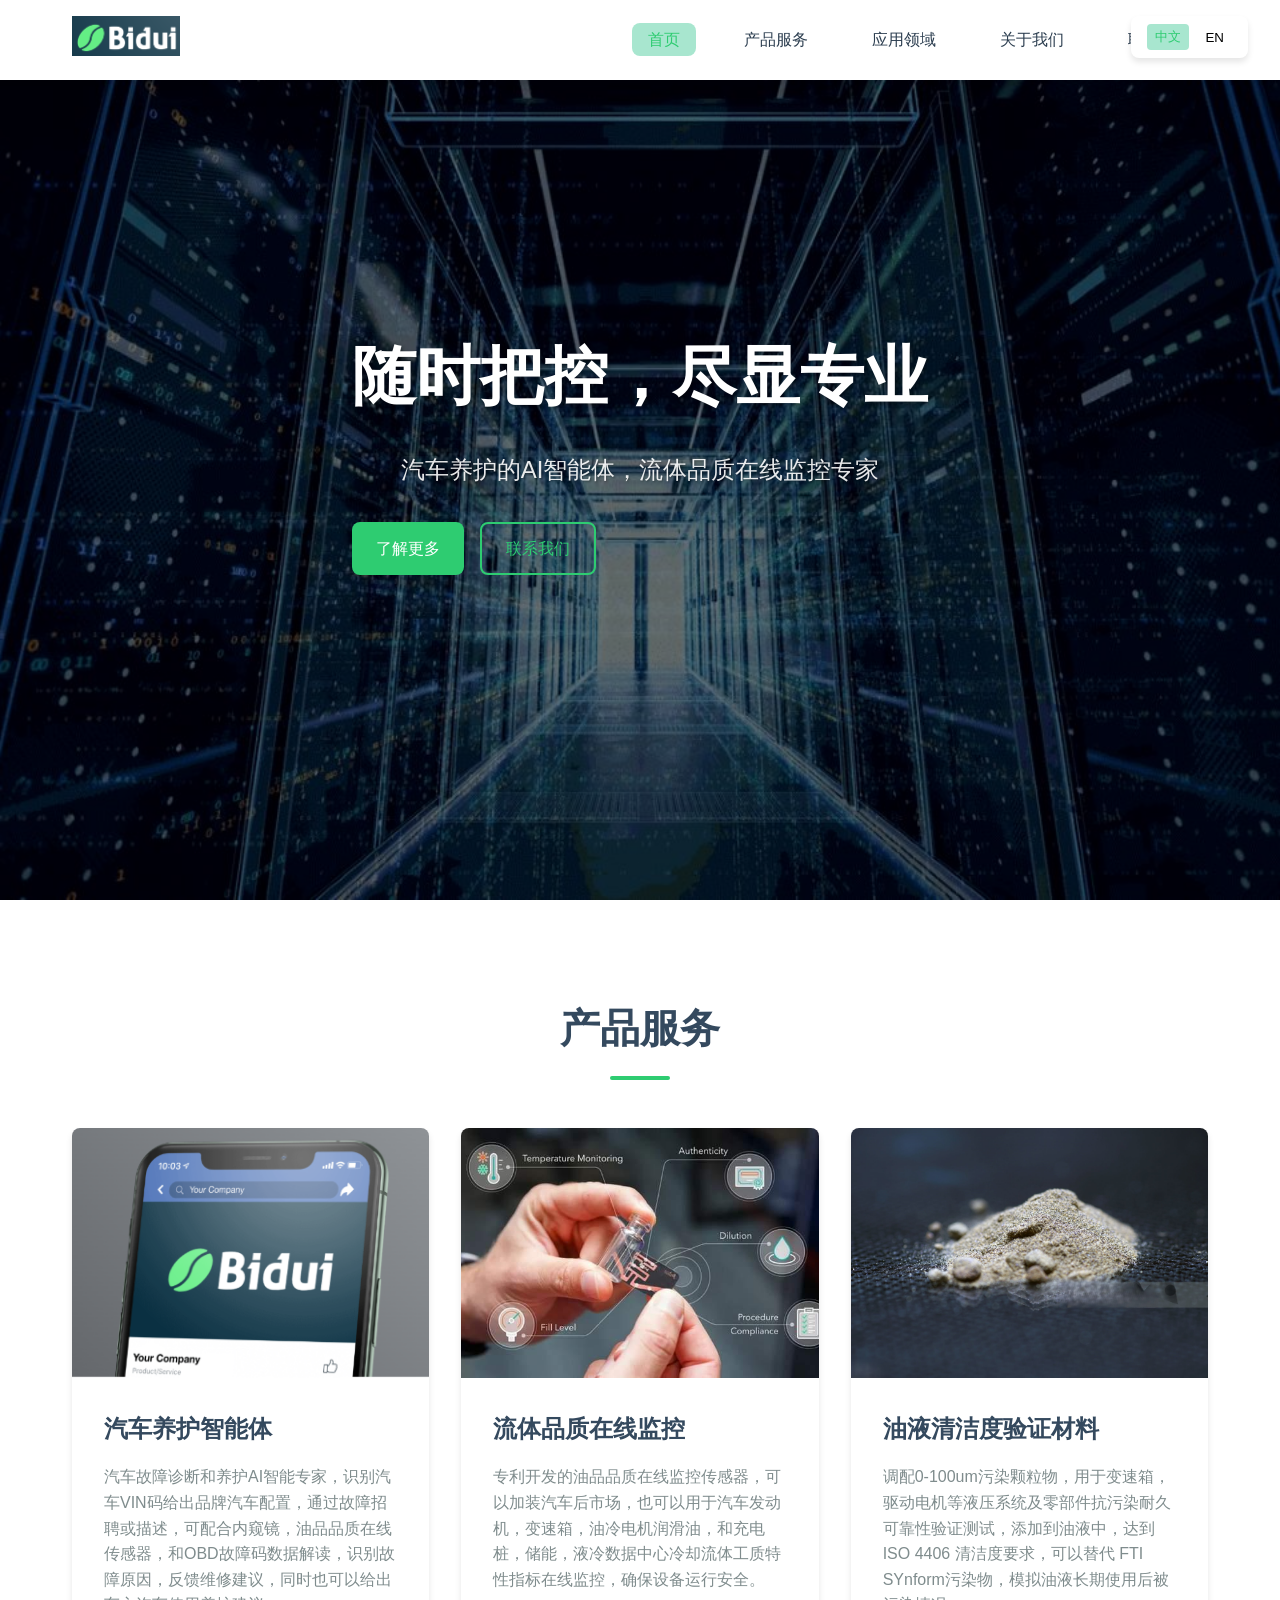
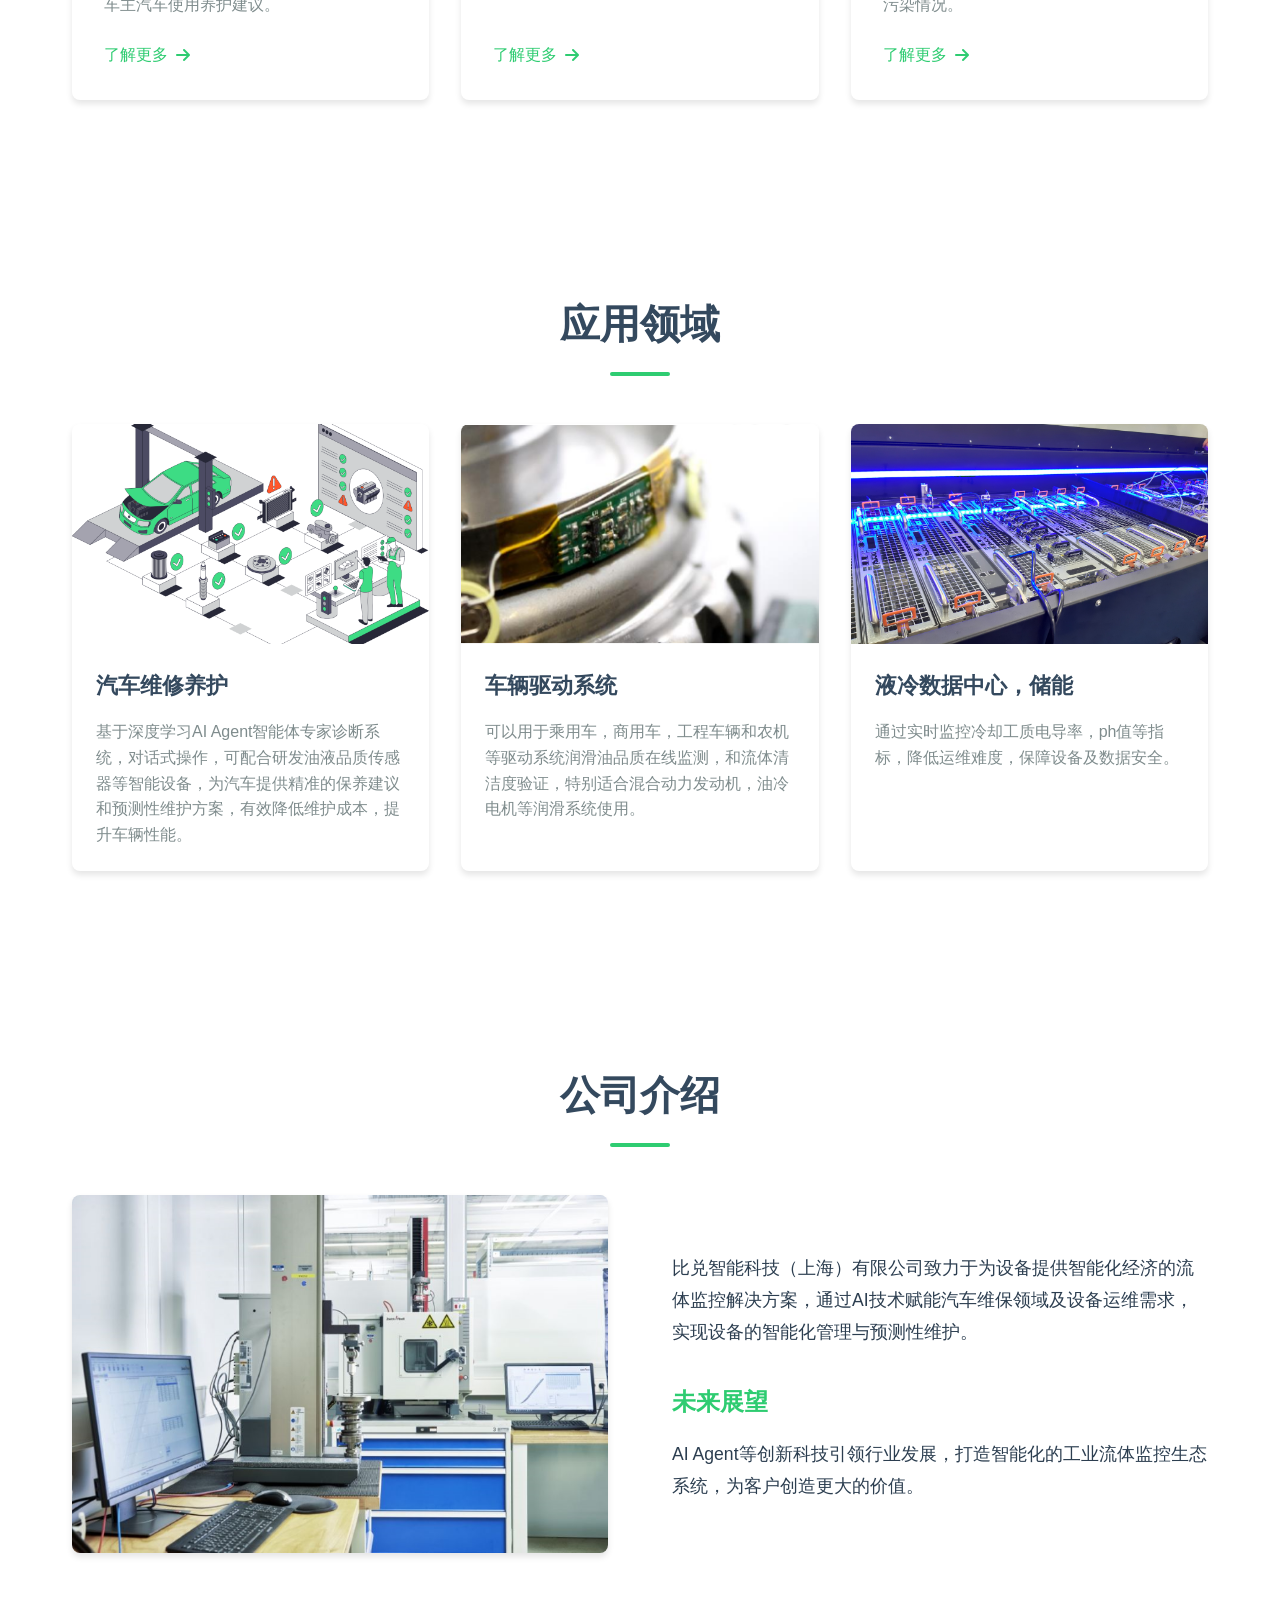
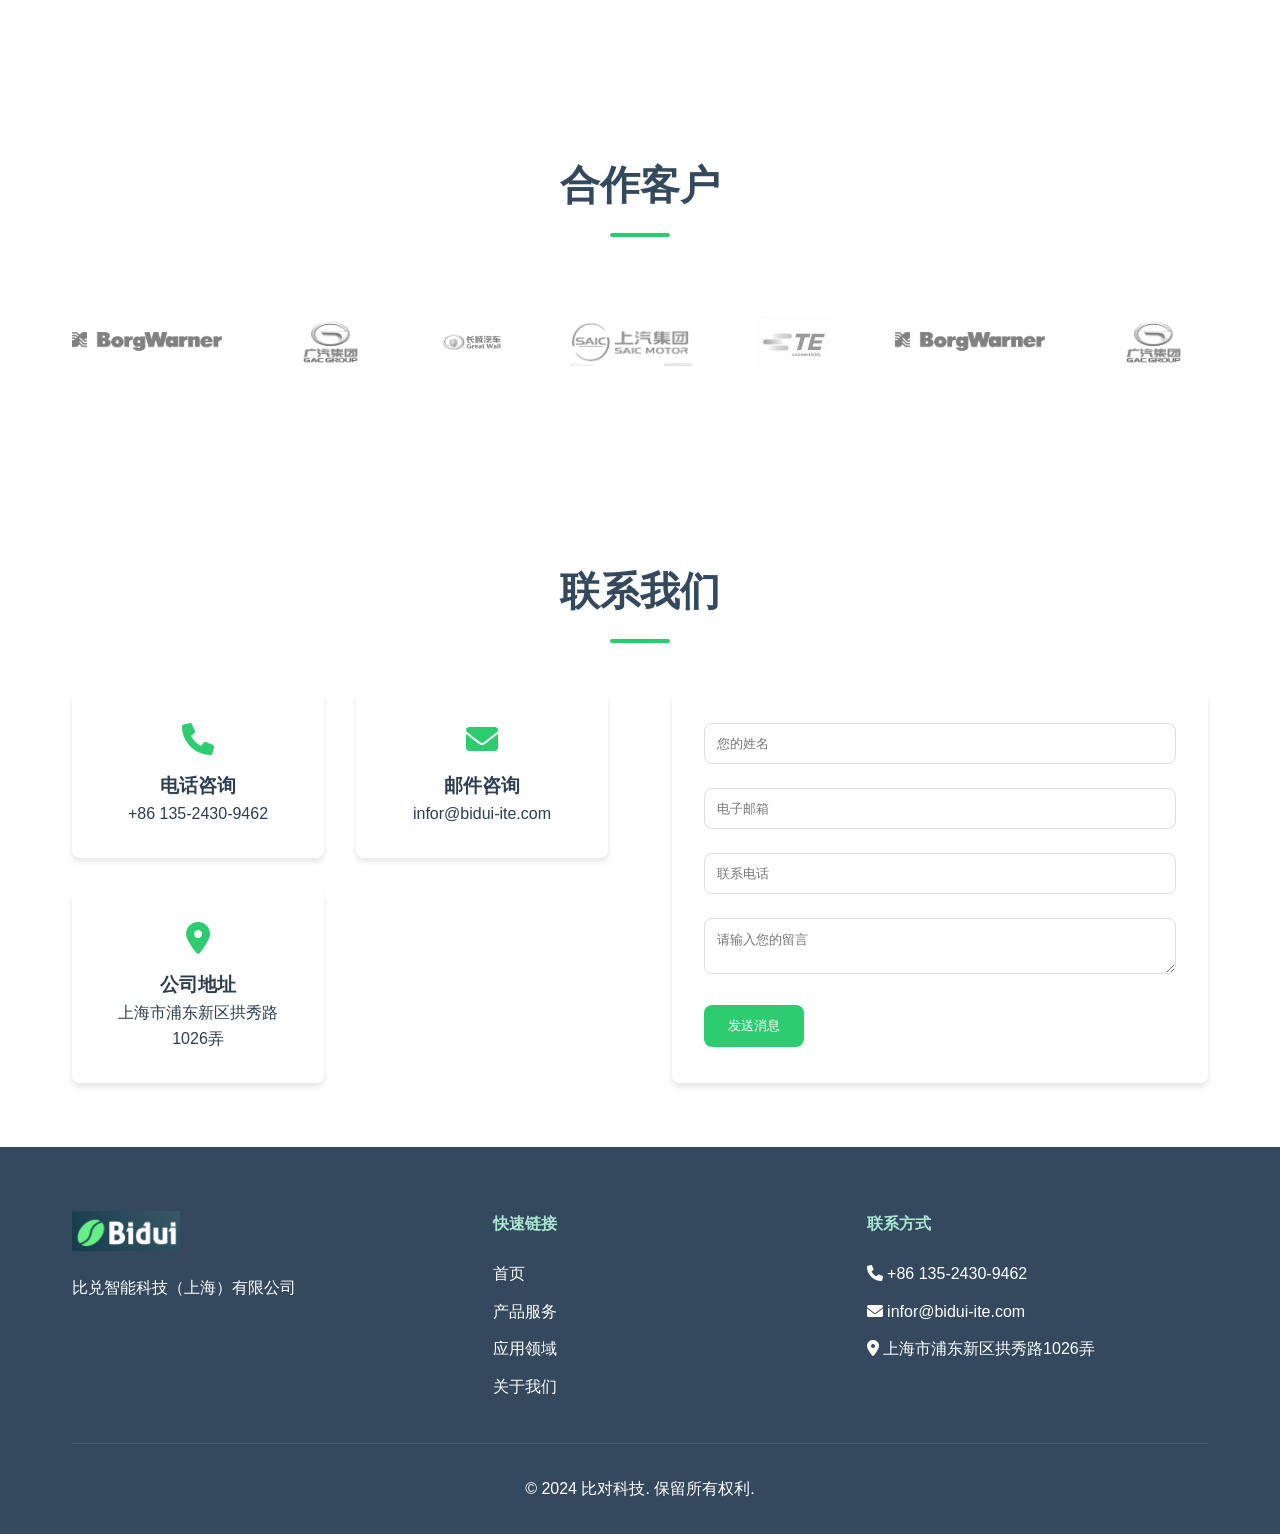
==== index.html @ de1d7668 "first commit for bidui web" ====
<!DOCTYPE html>
<html lang="zh">
<head>
    <meta charset="UTF-8">
    <meta name="viewport" content="width=device-width, initial-scale=1.0">
    <title>比对科技 - 专业流体监控解决方案</title>
    <link rel="stylesheet" href="styles.css">
    <link rel="stylesheet" href="https://cdnjs.cloudflare.com/ajax/libs/font-awesome/6.0.0/css/all.min.css">
    <link href="https://unpkg.com/aos@2.3.1/dist/aos.css" rel="stylesheet">
</head>
<body>
    <!-- 语言切换 -->
    <div class="language-switch">
        <button class="active" data-lang="zh">中文</button>
        <button data-lang="en">EN</button>
    </div>

    <!-- 导航栏 -->
    <nav class="main-nav">
        <div class="container nav-container">
            <a href="#" class="logo">
                <img src="images/bidui-logo.png" alt="比对科技" class="logo-img">
            </a>
            <div class="nav-toggle">
                <span></span>
                <span></span>
                <span></span>
            </div>
            <ul class="nav-links">
                <li><a href="#home" class="active">首页</a></li>
                <li><a href="#products">产品服务</a></li>
                <li><a href="#applications">应用领域</a></li>
                <li><a href="#about">关于我们</a></li>
                <li><a href="#contact">联系我们</a></li>
            </ul>
        </div>
    </nav>

    <!-- 主横幅区域 -->
    <header id="home" class="hero">
        <img src="images/data center.png" alt="数据中心背景" class="hero-bg">
        <div class="container hero-content">
            <div class="hero-text" data-aos="fade-up">
                <h1>随时把控，尽显专业</h1>
                <p>汽车养护的AI智能体，流体品质在线监控专家</p>
                <div class="hero-buttons">
                    <a href="#products" class="btn btn-primary">了解更多</a>
                    <a href="#contact" class="btn btn-outline">联系我们</a>
                </div>
            </div>
        </div>
    </header>

    <!-- 产品服务区域 -->
    <section id="products" class="products section">
        <div class="container">
            <h2 class="section-title" data-aos="fade-up">产品服务</h2>
            <div class="product-grid">
                <div class="product-card" data-aos="fade-up" data-aos-delay="100">
                    <img src="images/cellphone.png" alt="汽车养护智能体" class="product-image">
                    <div class="product-content">
                        <h3>汽车养护智能体</h3>
                        <p>汽车故障诊断和养护AI智能专家，识别汽车VIN码给出品牌汽车配置，通过故障招聘或描述，可配合内窥镜，油品品质在线传感器，和OBD故障码数据解读，识别故障原因，反馈维修建议，同时也可以给出车主汽车使用养护建议。</p>
                        <a href="#" class="learn-more">了解更多 <i class="fas fa-arrow-right"></i></a>
                    </div>
                </div>
                <div class="product-card" data-aos="fade-up" data-aos-delay="200">
                    <img src="images/oil-sensors.png" alt="流体品质在线监控" class="product-image">
                    <div class="product-content">
                        <h3>流体品质在线监控</h3>
                        <p>专利开发的油品品质在线监控传感器，可以加装汽车后市场，也可以用于汽车发动机，变速箱，油冷电机润滑油，和充电桩，储能，液冷数据中心冷却流体工质特性指标在线监控，确保设备运行安全。</p>
                        <a href="#" class="learn-more">了解更多 <i class="fas fa-arrow-right"></i></a>
                    </div>
                </div>
                <div class="product-card" data-aos="fade-up" data-aos-delay="300">
                    <img src="images/particle.png" alt="油液清洁度验证" class="product-image">
                    <div class="product-content">
                        <h3>油液清洁度验证材料</h3>
                        <p>调配0-100um污染颗粒物，用于变速箱，驱动电机等液压系统及零部件抗污染耐久可靠性验证测试，添加到油液中，达到ISO 4406 清洁度要求，可以替代 FTI SYnform污染物，模拟油液长期使用后被污染情况。</p>
                        <a href="#" class="learn-more">了解更多 <i class="fas fa-arrow-right"></i></a>
                    </div>
                </div>
            </div>
        </div>
    </section>

    <!-- 应用领域区域 -->
    <section id="applications" class="applications section">
        <div class="container">
            <h2 class="section-title" data-aos="fade-up">应用领域</h2>
            <div class="application-grid">
                <div class="application-card" data-aos="fade-up" data-aos-delay="100">
                    <img src="images/AI-agent.png" alt="汽车维修养护">
                    <h3>汽车维修养护</h3>
                    <p>基于深度学习AI Agent智能体专家诊断系统，对话式操作，可配合研发油液品质传感器等智能设备，为汽车提供精准的保养建议和预测性维护方案，有效降低维护成本，提升车辆性能。</p>
                </div>
                <div class="application-card" data-aos="fade-up" data-aos-delay="200">
                    <img src="images/motor-sensor.png" alt="车辆驱动系统">
                    <h3>车辆驱动系统</h3>
                    <p>可以用于乘用车，商用车，工程车辆和农机等驱动系统润滑油品质在线监测，和流体清洁度验证，特别适合混合动力发动机，油冷电机等润滑系统使用。</p>
                </div>
                <div class="application-card" data-aos="fade-up" data-aos-delay="300">
                    <img src="images/datacenter-icon.png" alt="液冷数据中心">
                    <h3>液冷数据中心，储能</h3>
                    <p>通过实时监控冷却工质电导率，ph值等指标，降低运维难度，保障设备及数据安全。</p>
                </div>
            </div>
        </div>
    </section>

    <!-- 公司介绍 -->
    <section id="about" class="about section">
        <div class="container">
            <h2 class="section-title" data-aos="fade-up">公司介绍</h2>
            <div class="about-content">
                <div class="about-image" data-aos="fade-right">
                    <img src="images/office.png" alt="公司办公环境">
                </div>
                <div class="about-text" data-aos="fade-left">
                    <p>比兑智能科技（上海）有限公司致力于为设备提供智能化经济的流体监控解决方案，通过AI技术赋能汽车维保领域及设备运维需求，实现设备的智能化管理与预测性维护。</p>
                    <div class="vision">
                        <h3>未来展望</h3>
                        <p>AI Agent等创新科技引领行业发展，打造智能化的工业流体监控生态系统，为客户创造更大的价值。</p>
                    </div>
                </div>
            </div>
        </div>
    </section>

    <!-- 合作伙伴轮播 -->
    <section class="partners section">
        <div class="container">
            <h2 class="section-title" data-aos="fade-up">合作客户</h2>
            <div class="partner-slider" data-aos="fade-up">
                <div class="partner-track">
                    <div class="partner-logos">
                        <!-- 合作伙伴logo将通过JavaScript动态加载 -->
                    </div>
                </div>
            </div>
        </div>
    </section>

    <!-- 联系我们区域 -->
    <section id="contact" class="contact section">
        <div class="container">
            <h2 class="section-title" data-aos="fade-up">联系我们</h2>
            <div class="contact-content">
                <div class="contact-info" data-aos="fade-right">
                    <div class="info-card">
                        <i class="fas fa-phone"></i>
                        <h3>电话咨询</h3>
                        <p>+86 135-2430-9462</p>
                    </div>
                    <div class="info-card">
                        <i class="fas fa-envelope"></i>
                        <h3>邮件咨询</h3>
                        <p>infor@bidui-ite.com</p>
                    </div>
                    <div class="info-card">
                        <i class="fas fa-map-marker-alt"></i>
                        <h3>公司地址</h3>
                        <p>上海市浦东新区拱秀路1026弄</p>
                    </div>
                </div>
                <form class="contact-form" data-aos="fade-left">
                    <div class="form-group">
                        <input type="text" placeholder="您的姓名" required>
                    </div>
                    <div class="form-group">
                        <input type="email" placeholder="电子邮箱" required>
                    </div>
                    <div class="form-group">
                        <input type="tel" placeholder="联系电话" required>
                    </div>
                    <div class="form-group">
                        <textarea placeholder="请输入您的留言" required></textarea>
                    </div>
                    <button type="submit" class="btn btn-primary">发送消息</button>
                </form>
            </div>
        </div>
    </section>

    <!-- 页脚 -->
    <footer class="footer">
        <div class="container">
            <div class="footer-content">
                <div class="footer-info">
                    <img src="images/bidui-logo.png" alt="比对科技" class="footer-logo">
                    <p>比兑智能科技（上海）有限公司</p>
                </div>
                <div class="footer-links">
                    <div class="footer-column">
                        <h4>快速链接</h4>
                        <ul>
                            <li><a href="#home">首页</a></li>
                            <li><a href="#products">产品服务</a></li>
                            <li><a href="#applications">应用领域</a></li>
                            <li><a href="#about">关于我们</a></li>
                        </ul>
                    </div>
                    <div class="footer-column">
                        <h4>联系方式</h4>
                        <ul>
                            <li><i class="fas fa-phone"></i> +86 135-2430-9462</li>
                            <li><i class="fas fa-envelope"></i> infor@bidui-ite.com</li>
                            <li><i class="fas fa-map-marker-alt"></i> 上海市浦东新区拱秀路1026弄</li>
                        </ul>
                    </div>
                </div>
            </div>
            <div class="footer-bottom">
                <p>&copy; 2024 比对科技. 保留所有权利.</p>
            </div>
        </div>
    </footer>

    <!-- Scripts -->
    <script src="https://unpkg.com/aos@2.3.1/dist/aos.js"></script>
    <script>
        // 初始化AOS动画库
        AOS.init({
            duration: 1000,
            once: true
        });

        // 导航栏切换
        document.querySelector('.nav-toggle').addEventListener('click', function() {
            document.querySelector('.nav-links').classList.toggle('active');
            this.classList.toggle('active');
        });

        // 语言切换
        const translations = {
            zh: {
                nav: {
                    home: '首页',
                    products: '产品服务',
                    applications: '应用领域',
                    about: '关于我们',
                    contact: '联系我们'
                },
                hero: {
                    title: '随时把控，尽显专业',
                    subtitle: '汽车养护的AI智能体，流体品质在线监控专家',
                    learnMore: '了解更多',
                    contactUs: '联系我们'
                },
                products: {
                    title: '产品服务',
                    card1: {
                        title: '汽车养护智能体',
                        desc: '汽车故障诊断和养护AI智能专家，识别汽车VIN码给出品牌汽车配置，通过故障招聘或描述，可配合内窥镜，油品品质在线传感器，和OBD故障码数据解读，识别故障原因，反馈维修建议，同时也可以给出车主汽车使用养护建议。',
                        learnMore: '了解更多'
                    },
                    card2: {
                        title: '流体品质在线监控',
                        desc: '专利开发的油品品质在线监控传感器，可以加装汽车后市场，也可以用于汽车发动机，变速箱，油冷电机润滑油，和充电桩，储能，液冷数据中心冷却流体工质特性指标在线监控，确保设备运行安全。',
                        learnMore: '了解更多'
                    },
                    card3: {
                        title: '油液清洁度验证材料',
                        desc: '调配0-100um污染颗粒物，用于变速箱，驱动电机等液压系统及零部件抗污染耐久可靠性验证测试，添加到油液中，达到ISO 4406 清洁度要求，可以替代 FTI SYnform污染物，模拟油液长期使用后被污染情况。',
                        learnMore: '了解更多'
                    }
                },
                applications: {
                    title: '应用领域',
                    card1: {
                        title: '汽车维修养护',
                        desc: '基于深度学习AI Agent智能体专家诊断系统，对话式操作，可配合研发油液品质传感器等智能设备，为汽车提供精准的保养建议和预测性维护方案，有效降低维护成本，提升车辆性能。'
                    },
                    card2: {
                        title: '车辆驱动系统',
                        desc: '可以用于乘用车，商用车，工程车辆和农机等驱动系统润滑油品质在线监测，和流体清洁度验证，特别适合混合动力发动机，油冷电机等润滑系统使用。'
                    },
                    card3: {
                        title: '液冷数据中心，储能',
                        desc: '通过实时监控冷却工质电导率，ph值等指标，降低运维难度，保障设备及数据安全。'
                    }
                },
                about: {
                    title: '公司介绍',
                    desc: '比兑智能科技（上海）有限公司致力于为设备提供智能化经济的流体监控解决方案，通过AI技术赋能汽车维保领域及设备运维需求，实现设备的智能化管理与预测性维护。',
                    vision: {
                        title: '未来展望',
                        desc: 'AI Agent等创新科技引领行业发展，打造智能化的工业流体监控生态系统，为客户创造更大的价值。'
                    }
                },
                contact: {
                    title: '联系我们',
                    phone: '电话咨询',
                    email: '邮件咨询',
                    address: '公司地址',
                    form: {
                        name: '您的姓名',
                        email: '电子邮箱',
                        phone: '联系电话',
                        message: '请输入您的留言',
                        submit: '发送消息'
                    }
                },
                partners: {
                    title: '合作客户'
                },
                footer: {
                    company: '比兑智能科技（上海）有限公司',
                    quickLinks: '快速链接',
                    contactInfo: '联系方式',
                    copyright: '© 2024 比对科技. 保留所有权利.',
                    address: '上海市浦东新区拱秀路1026弄',
                    quickLinksItems: {
                        home: '首页',
                        products: '产品服务',
                        applications: '应用领域',
                        about: '关于我们'
                    }
                }
            },
            en: {
                nav: {
                    home: 'Home',
                    products: 'Products',
                    applications: 'Applications',
                    about: 'About',
                    contact: 'Contact'
                },
                hero: {
                    title: 'Professional Control, Anytime',
                    subtitle: 'AI Agent for Vehicle Maintenance, Expert in Fluid Quality Monitoring',
                    learnMore: 'Learn More',
                    contactUs: 'Contact Us'
                },
                products: {
                    title: 'Products & Services',
                    card1: {
                        title: 'Vehicle Maintenance AI Agent',
                        desc: 'AI expert system for vehicle diagnostics and maintenance, featuring VIN code recognition, fault diagnosis through descriptions, endoscope integration, oil quality sensors, and OBD code interpretation. Provides maintenance advice and vehicle care recommendations.',
                        learnMore: 'Learn More'
                    },
                    card2: {
                        title: 'Fluid Quality Monitoring',
                        desc: 'Patented oil quality monitoring sensors for automotive aftermarket, engines, transmissions, oil-cooled motors, charging stations, energy storage, and liquid-cooled data centers. Ensures equipment safety through real-time monitoring.',
                        learnMore: 'Learn More'
                    },
                    card3: {
                        title: 'Oil Cleanliness Verification',
                        desc: 'Custom 0-100um contamination particles for durability testing of transmission and drive motor hydraulic systems. Meets ISO 4406 cleanliness standards, simulating long-term oil contamination conditions.',
                        learnMore: 'Learn More'
                    }
                },
                applications: {
                    title: 'Applications',
                    card1: {
                        title: 'Vehicle Maintenance',
                        desc: 'Deep learning AI Agent expert system with conversational interface, integrated with oil quality sensors for precise maintenance recommendations and predictive maintenance solutions.'
                    },
                    card2: {
                        title: 'Vehicle Drive Systems',
                        desc: 'Online oil quality monitoring and fluid cleanliness verification for passenger, commercial, engineering vehicles and agricultural machinery, especially suited for hybrid engines and oil-cooled motors.'
                    },
                    card3: {
                        title: 'Liquid-Cooled Data Centers & Energy Storage',
                        desc: 'Real-time monitoring of coolant conductivity and pH levels, reducing maintenance complexity while ensuring equipment and data security.'
                    }
                },
                about: {
                    title: 'About Us',
                    desc: 'Bidui Intelligent Technology (Shanghai) Co., Ltd. is committed to providing intelligent and economical fluid monitoring solutions, empowering automotive maintenance and equipment operation through AI technology.',
                    vision: {
                        title: 'Future Vision',
                        desc: 'Leading industry development with AI Agent and innovative technologies, building an intelligent industrial fluid monitoring ecosystem to create greater value for customers.'
                    }
                },
                contact: {
                    title: 'Contact Us',
                    phone: 'Phone',
                    email: 'Email',
                    address: 'Address',
                    form: {
                        name: 'Your Name',
                        email: 'Email Address',
                        phone: 'Phone Number',
                        message: 'Your Message',
                        submit: 'Send Message'
                    }
                },
                partners: {
                    title: 'Our Customers'
                },
                footer: {
                    company: 'Bidui Intelligent Technology (Shanghai) Co., Ltd.',
                    quickLinks: 'Quick Links',
                    contactInfo: 'Contact Information',
                    copyright: '© 2024 Bidui Technology. All Rights Reserved.',
                    address: 'Lane 1026, Gongxiu Road, Pudong New Area, Shanghai',
                    quickLinksItems: {
                        home: 'Home',
                        products: 'Products',
                        applications: 'Applications',
                        about: 'About Us'
                    }
                }
            }
        };

        document.querySelectorAll('.language-switch button').forEach(button => {
            button.addEventListener('click', function() {
                const lang = this.dataset.lang;
                document.querySelectorAll('.language-switch button').forEach(btn => {
                    btn.classList.remove('active');
                });
                this.classList.add('active');
                
                // 更新语言
                document.documentElement.lang = lang;
                updateContent(lang);
            });
        });

        function updateContent(lang) {
            const content = translations[lang];
            
            // 更新导航
            document.querySelectorAll('.nav-links a').forEach((link, index) => {
                const key = Object.keys(content.nav)[index];
                link.textContent = content.nav[key];
            });
            
            // 更新hero区域
            document.querySelector('.hero-text h1').textContent = content.hero.title;
            document.querySelector('.hero-text p').textContent = content.hero.subtitle;
            document.querySelector('.hero-buttons .btn-primary').textContent = content.hero.learnMore;
            document.querySelector('.hero-buttons .btn-outline').textContent = content.hero.contactUs;
            
            // 更新产品服务区域
            document.querySelector('#products .section-title').textContent = content.products.title;
            const productCards = document.querySelectorAll('.product-card');
            productCards.forEach((card, index) => {
                const cardContent = content.products[`card${index + 1}`];
                card.querySelector('h3').textContent = cardContent.title;
                card.querySelector('p').textContent = cardContent.desc;
                card.querySelector('.learn-more').childNodes[0].textContent = cardContent.learnMore + ' ';
            });
            
            // 更新应用领域
            document.querySelector('#applications .section-title').textContent = content.applications.title;
            const applicationCards = document.querySelectorAll('.application-card');
            applicationCards.forEach((card, index) => {
                const cardContent = content.applications[`card${index + 1}`];
                card.querySelector('h3').textContent = cardContent.title;
                card.querySelector('p').textContent = cardContent.desc;
            });
            
            // 更新关于我们
            document.querySelector('#about .section-title').textContent = content.about.title;
            document.querySelector('.about-text > p').textContent = content.about.desc;
            document.querySelector('.vision h3').textContent = content.about.vision.title;
            document.querySelector('.vision p').textContent = content.about.vision.desc;
            
            // 更新联系我们
            document.querySelector('#contact .section-title').textContent = content.contact.title;
            document.querySelectorAll('.info-card h3')[0].textContent = content.contact.phone;
            document.querySelectorAll('.info-card h3')[1].textContent = content.contact.email;
            document.querySelectorAll('.info-card h3')[2].textContent = content.contact.address;
            
            // 更新表单
            document.querySelectorAll('.form-group input, .form-group textarea').forEach((input, index) => {
                const formKeys = Object.keys(content.contact.form);
                input.placeholder = content.contact.form[formKeys[index]];
            });
            document.querySelector('.contact-form .btn-primary').textContent = content.contact.form.submit;
            
            // 更新合作客户标题
            document.querySelector('.partners .section-title').textContent = content.partners.title;
            
            // 更新页脚内容
            document.querySelector('.footer-info p').textContent = content.footer.company;
            document.querySelector('.footer-column h4:first-child').textContent = content.footer.quickLinks;
            document.querySelector('.footer-column h4:last-child').textContent = content.footer.contactInfo;
            document.querySelector('.footer-bottom p').textContent = content.footer.copyright;
            
            // 更新快速链接
            const quickLinksItems = document.querySelectorAll('.footer-column:first-child ul li a');
            quickLinksItems.forEach((link, index) => {
                const key = Object.keys(content.footer.quickLinksItems)[index];
                link.textContent = content.footer.quickLinksItems[key];
            });
            
            // 更新联系信息
            const contactItems = document.querySelectorAll('.footer-column:last-child ul li');
            contactItems.forEach(item => {
                if (item.querySelector('i.fa-phone')) {
                    item.childNodes[1].textContent = ' +86 135-2430-9462';
                } else if (item.querySelector('i.fa-envelope')) {
                    item.childNodes[1].textContent = ' infor@bidui-ite.com';
                } else if (item.querySelector('i.fa-map-marker-alt')) {
                    item.childNodes[1].textContent = ' ' + content.footer.address;
                }
            });

            // 更新地址显示在联系我们区域
            const addressCard = document.querySelector('.info-card:last-child p');
            addressCard.textContent = content.footer.address;
        }

        // 合作伙伴logo轮播
        const partnerLogos = [
            'images/partners/partner-1.png',
            'images/partners/partner-2.png',
            'images/partners/partner-3.png',
            'images/partners/partner-4.png',
            'images/partners/partner-5.png'
        ];

        const logoContainer = document.querySelector('.partner-logos');
        
        // 创建两组logo以实现无缝滚动
        function createLogos() {
            partnerLogos.forEach(logo => {
                const img = document.createElement('img');
                img.src = logo;
                img.alt = '合作伙伴';
                logoContainer.appendChild(img);
            });
            // 复制一组用于无缝滚动
            partnerLogos.forEach(logo => {
                const img = document.createElement('img');
                img.src = logo;
                img.alt = '合作伙伴';
                logoContainer.appendChild(img);
            });
        }

        createLogos();
    </script>
</body>
</html>
---- styles.css ----
/* 全局样式变量 */
:root {
    --primary-color: #2ecc71;
    --primary-light: #a8e6cf;
    --secondary-color: #34495e;
    --accent-color: #3498db;
    --text-color: #2c3e50;
    --text-light: #7f8c8d;
    --background-color: #ffffff;
    --background-light: #f9f9f9;
    --success-color: #27ae60;
    --warning-color: #f1c40f;
    --error-color: #e74c3c;
    --border-radius: 8px;
    --box-shadow: 0 4px 6px rgba(0, 0, 0, 0.1);
    --transition: all 0.3s ease;
}

/* 重置样式 */
* {
    margin: 0;
    padding: 0;
    box-sizing: border-box;
}

body {
    font-family: 'Segoe UI', 'PingFang SC', 'Microsoft YaHei', sans-serif;
    color: var(--text-color);
    line-height: 1.6;
    overflow-x: hidden;
}

/* 通用样式 */
.container {
    max-width: 1200px;
    margin: 0 auto;
    padding: 0 2rem;
}

.section {
    padding: 6rem 0;
}

.section-title {
    font-size: 2.5rem;
    text-align: center;
    margin-bottom: 3rem;
    color: var(--secondary-color);
    position: relative;
}

.section-title::after {
    content: '';
    display: block;
    width: 60px;
    height: 4px;
    background: var(--primary-color);
    margin: 1rem auto;
    border-radius: 2px;
}

/* 语言切换按钮 */
.language-switch {
    position: fixed;
    top: 1rem;
    right: 2rem;
    z-index: 1001;
    background: var(--background-color);
    padding: 0.5rem 1rem;
    border-radius: var(--border-radius);
    box-shadow: var(--box-shadow);
    display: flex;
    align-items: center;
    gap: 0.5rem;
}

.language-switch button {
    background: none;
    border: none;
    cursor: pointer;
    padding: 0.25rem 0.5rem;
    border-radius: 4px;
    transition: var(--transition);
}

.language-switch button.active {
    background: var(--primary-light);
    color: var(--primary-color);
}

/* 导航栏样式 */
.main-nav {
    position: fixed;
    width: 100%;
    background: var(--background-color);
    box-shadow: var(--box-shadow);
    z-index: 1000;
    padding: 1rem 0;
    transition: var(--transition);
}

.nav-container {
    display: flex;
    justify-content: space-between;
    align-items: center;
}

.logo-img {
    height: 40px;
    transition: var(--transition);
}

.nav-toggle {
    display: none;
    flex-direction: column;
    gap: 6px;
    cursor: pointer;
    padding: 5px;
}

.nav-toggle span {
    display: block;
    width: 25px;
    height: 2px;
    background: var(--text-color);
    transition: var(--transition);
}

.nav-links {
    display: flex;
    gap: 2rem;
    list-style: none;
    margin: 0;
    padding: 0;
}

.nav-links a {
    color: var(--text-color);
    text-decoration: none;
    font-weight: 500;
    padding: 0.5rem 1rem;
    border-radius: var(--border-radius);
    transition: var(--transition);
}

.nav-links a:hover,
.nav-links a.active {
    color: var(--primary-color);
    background: var(--primary-light);
}

/* 主横幅区域样式 */
.hero {
    min-height: 100vh;
    position: relative;
    display: flex;
    align-items: center;
    overflow: hidden;
}

.hero::before {
    content: '';
    position: absolute;
    top: 0;
    left: 0;
    right: 0;
    bottom: 0;
    background: rgba(0, 0, 0, 0.5);
    z-index: 1;
}

.hero-bg {
    position: absolute;
    top: 0;
    left: 0;
    width: 100%;
    height: 100%;
    object-fit: cover;
}

.hero-content {
    position: relative;
    z-index: 2;
    color: white;
    text-align: center;
    padding: 120px 0;
}

.hero-text {
    max-width: 800px;
    margin: 0 auto;
}

.hero-text h1 {
    font-size: 4rem;
    margin-bottom: 1.5rem;
    color: white;
    text-shadow: 2px 2px 4px rgba(0, 0, 0, 0.3);
}

.hero-text p {
    font-size: 1.5rem;
    color: rgba(255, 255, 255, 0.9);
    margin-bottom: 2rem;
    text-shadow: 1px 1px 2px rgba(0, 0, 0, 0.3);
}

.hero-buttons {
    display: flex;
    gap: 1rem;
}

.btn {
    display: inline-flex;
    align-items: center;
    padding: 0.75rem 1.5rem;
    border-radius: var(--border-radius);
    font-weight: 500;
    text-decoration: none;
    transition: var(--transition);
    cursor: pointer;
}

.btn-primary {
    background: var(--primary-color);
    color: white;
    border: none;
}

.btn-primary:hover {
    background: var(--success-color);
    transform: translateY(-2px);
}

.btn-outline {
    border: 2px solid var(--primary-color);
    color: var(--primary-color);
    background: transparent;
}

.btn-outline:hover {
    background: var(--primary-color);
    color: white;
    transform: translateY(-2px);
}

.hero-image img {
    width: 100%;
    height: auto;
    border-radius: var(--border-radius);
    box-shadow: var(--box-shadow);
}

/* 产品服务区域样式 */
.product-grid {
    display: grid;
    grid-template-columns: repeat(3, 1fr);
    gap: 2rem;
    margin-top: 3rem;
}

.product-card {
    background: white;
    border-radius: var(--border-radius);
    overflow: hidden;
    box-shadow: var(--box-shadow);
    transition: var(--transition);
    height: 100%;
    display: flex;
    flex-direction: column;
}

.product-card:hover {
    transform: translateY(-10px);
}

.product-image {
    width: 100%;
    height: 250px;
    object-fit: cover;
}

.product-content {
    padding: 2rem;
    flex-grow: 1;
    display: flex;
    flex-direction: column;
}

.product-card h3 {
    color: var(--secondary-color);
    margin-bottom: 1rem;
    font-size: 1.5rem;
}

.product-card p {
    color: var(--text-light);
    margin-bottom: 1.5rem;
    flex-grow: 1;
    line-height: 1.6;
}

.learn-more {
    color: var(--primary-color);
    text-decoration: none;
    display: inline-flex;
    align-items: center;
    gap: 0.5rem;
    font-weight: 500;
    transition: var(--transition);
    margin-top: auto;
}

.learn-more:hover {
    gap: 0.75rem;
    color: var(--secondary-color);
}

/* 公司介绍区域样式 */
.about-content {
    display: grid;
    grid-template-columns: 1fr 1fr;
    gap: 4rem;
    align-items: center;
}

.about-image img {
    width: 100%;
    height: auto;
    border-radius: var(--border-radius);
    box-shadow: var(--box-shadow);
}

.about-text {
    color: var(--text-color);
    line-height: 1.8;
}

.about-text p {
    margin-bottom: 2rem;
    font-size: 1.1rem;
}

.vision h3 {
    color: var(--primary-color);
    margin-bottom: 1rem;
    font-size: 1.5rem;
}

.vision p {
    margin-bottom: 0;
}

/* 应用领域样式 */
.application-grid {
    display: grid;
    grid-template-columns: repeat(auto-fit, minmax(300px, 1fr));
    gap: 2rem;
}

.application-card {
    background: white;
    border-radius: var(--border-radius);
    overflow: hidden;
    box-shadow: var(--box-shadow);
    transition: var(--transition);
    height: 100%;
    display: flex;
    flex-direction: column;
}

.application-card:hover {
    transform: translateY(-10px);
}

.application-card img {
    width: 100%;
    height: 220px;
    object-fit: cover;
}

.application-card h3 {
    padding: 1.5rem 1.5rem 1rem;
    margin: 0;
    color: var(--secondary-color);
    font-size: 1.4rem;
}

.application-card p {
    padding: 0 1.5rem 1.5rem;
    color: var(--text-light);
    margin: 0;
    flex-grow: 1;
    line-height: 1.6;
}

/* 合作伙伴区域样式 */
.partner-slider {
    overflow: hidden;
    position: relative;
    padding: 2rem 0;
}

.partner-track {
    width: 100%;
}

.partner-logos {
    display: flex;
    animation: scroll 30s linear infinite;
    gap: 4rem;
    align-items: center;
}

.partner-logos img {
    height: 50px;
    width: auto;
    max-width: 180px;
    object-fit: contain;
    filter: grayscale(100%);
    opacity: 0.6;
    transition: var(--transition);
}

/* 特定logo大小控制 */
.partner-logos img[src*="partner-1"] {
    height: 40px;
    max-width: 150px;
}

.partner-logos img:hover {
    filter: grayscale(0%);
    opacity: 1;
    transform: scale(1.1);
}

@keyframes scroll {
    0% {
        transform: translateX(0);
    }
    100% {
        transform: translateX(-50%);
    }
}

/* 联系我们区域样式 */
.contact {
    padding: 4rem 2rem;
    background: var(--background-color);
}

.contact-container {
    max-width: 1200px;
    margin: 0 auto;
}

.contact-header {
    text-align: center;
    margin-bottom: 3rem;
}

.contact-header h2 {
    color: var(--primary-color);
    font-size: 2.5rem;
    margin-bottom: 1rem;
}

.contact-header p {
    color: #666;
    font-size: 1.2rem;
}

.contact-content {
    display: grid;
    grid-template-columns: 1fr 1fr;
    gap: 4rem;
}

.contact-info {
    display: grid;
    grid-template-columns: repeat(auto-fit, minmax(250px, 1fr));
    gap: 2rem;
}

.info-card {
    background: white;
    padding: 2rem;
    border-radius: var(--border-radius);
    box-shadow: var(--box-shadow);
    text-align: center;
    transition: var(--transition);
}

.info-card:hover {
    transform: translateY(-5px);
}

.info-card i {
    font-size: 2rem;
    color: var(--primary-color);
    margin-bottom: 1rem;
}

.contact-link {
    color: var(--primary-color);
    text-decoration: none;
    font-weight: 500;
    transition: color 0.3s ease;
}

.contact-link:hover {
    color: var(--secondary-color);
}

/* 表单样式 */
.contact-form {
    background: white;
    padding: 2rem;
    border-radius: var(--border-radius);
    box-shadow: var(--box-shadow);
}

.contact-form h3 {
    color: var(--primary-color);
    margin-bottom: 2rem;
    font-size: 1.8rem;
}

.form-group {
    margin-bottom: 1.5rem;
}

.form-group input,
.form-group textarea {
    width: 100%;
    padding: 0.75rem;
    border: 1px solid #ddd;
    border-radius: var(--border-radius);
    transition: var(--transition);
}

.form-group input:focus,
.form-group textarea:focus {
    outline: none;
    border-color: var(--primary-color);
    box-shadow: 0 0 0 2px var(--primary-light);
}

.submit-btn {
    width: 100%;
    padding: 1rem;
    background: var(--primary-color);
    color: white;
    border: none;
    border-radius: 5px;
    font-size: 1.1rem;
    cursor: pointer;
    transition: background-color 0.3s ease;
}

.submit-btn:hover {
    background: var(--secondary-color);
}

/* 页脚样式 */
.footer {
    background: var(--secondary-color);
    color: white;
    padding: 4rem 0 2rem;
}

.footer-content {
    display: grid;
    grid-template-columns: 1fr 2fr;
    gap: 4rem;
    margin-bottom: 2rem;
}

.footer-info img {
    height: 40px;
    margin-bottom: 1rem;
}

.footer-links {
    display: grid;
    grid-template-columns: repeat(2, 1fr);
    gap: 2rem;
}

.footer-column h4 {
    margin-bottom: 1.5rem;
    color: var(--primary-light);
}

.footer-column ul {
    list-style: none;
    padding: 0;
    margin: 0;
}

.footer-column li {
    margin-bottom: 0.75rem;
}

.footer-column a {
    color: white;
    text-decoration: none;
    transition: var(--transition);
}

.footer-column a:hover {
    color: var(--primary-light);
}

.footer-bottom {
    padding-top: 2rem;
    border-top: 1px solid rgba(255, 255, 255, 0.1);
    text-align: center;
}

/* 响应式设计 */
@media (max-width: 992px) {
    .about-content {
        grid-template-columns: 1fr;
        gap: 2rem;
    }

    .about-image {
        order: -1;
    }

    .product-grid {
        grid-template-columns: repeat(2, 1fr);
    }
    
    .hero-text h1 {
        font-size: 3rem;
    }
    
    .hero-text p {
        font-size: 1.2rem;
    }
}

@media (max-width: 768px) {
    .nav-toggle {
        display: flex;
    }

    .nav-links {
        position: fixed;
        top: 80px;
        left: 0;
        right: 0;
        background: var(--background-color);
        flex-direction: column;
        padding: 2rem;
        gap: 1rem;
        text-align: center;
        transform: translateY(-100%);
        opacity: 0;
        visibility: hidden;
        transition: var(--transition);
    }

    .nav-links.active {
        transform: translateY(0);
        opacity: 1;
        visibility: visible;
    }

    .footer-content {
        grid-template-columns: 1fr;
    }

    .footer-links {
        grid-template-columns: 1fr;
    }

    .product-grid {
        grid-template-columns: 1fr;
    }
    
    .hero-text h1 {
        font-size: 2.5rem;
    }
    
    .hero-text p {
        font-size: 1.1rem;
    }
    
    .product-image {
        height: 200px;
    }
}

@media (max-width: 576px) {
    .product-image,
    .application-card img {
        height: 160px;
    }

    .partner-logos img {
        height: 40px;
    }

    .contact-info {
        grid-template-columns: 1fr;
    }
}
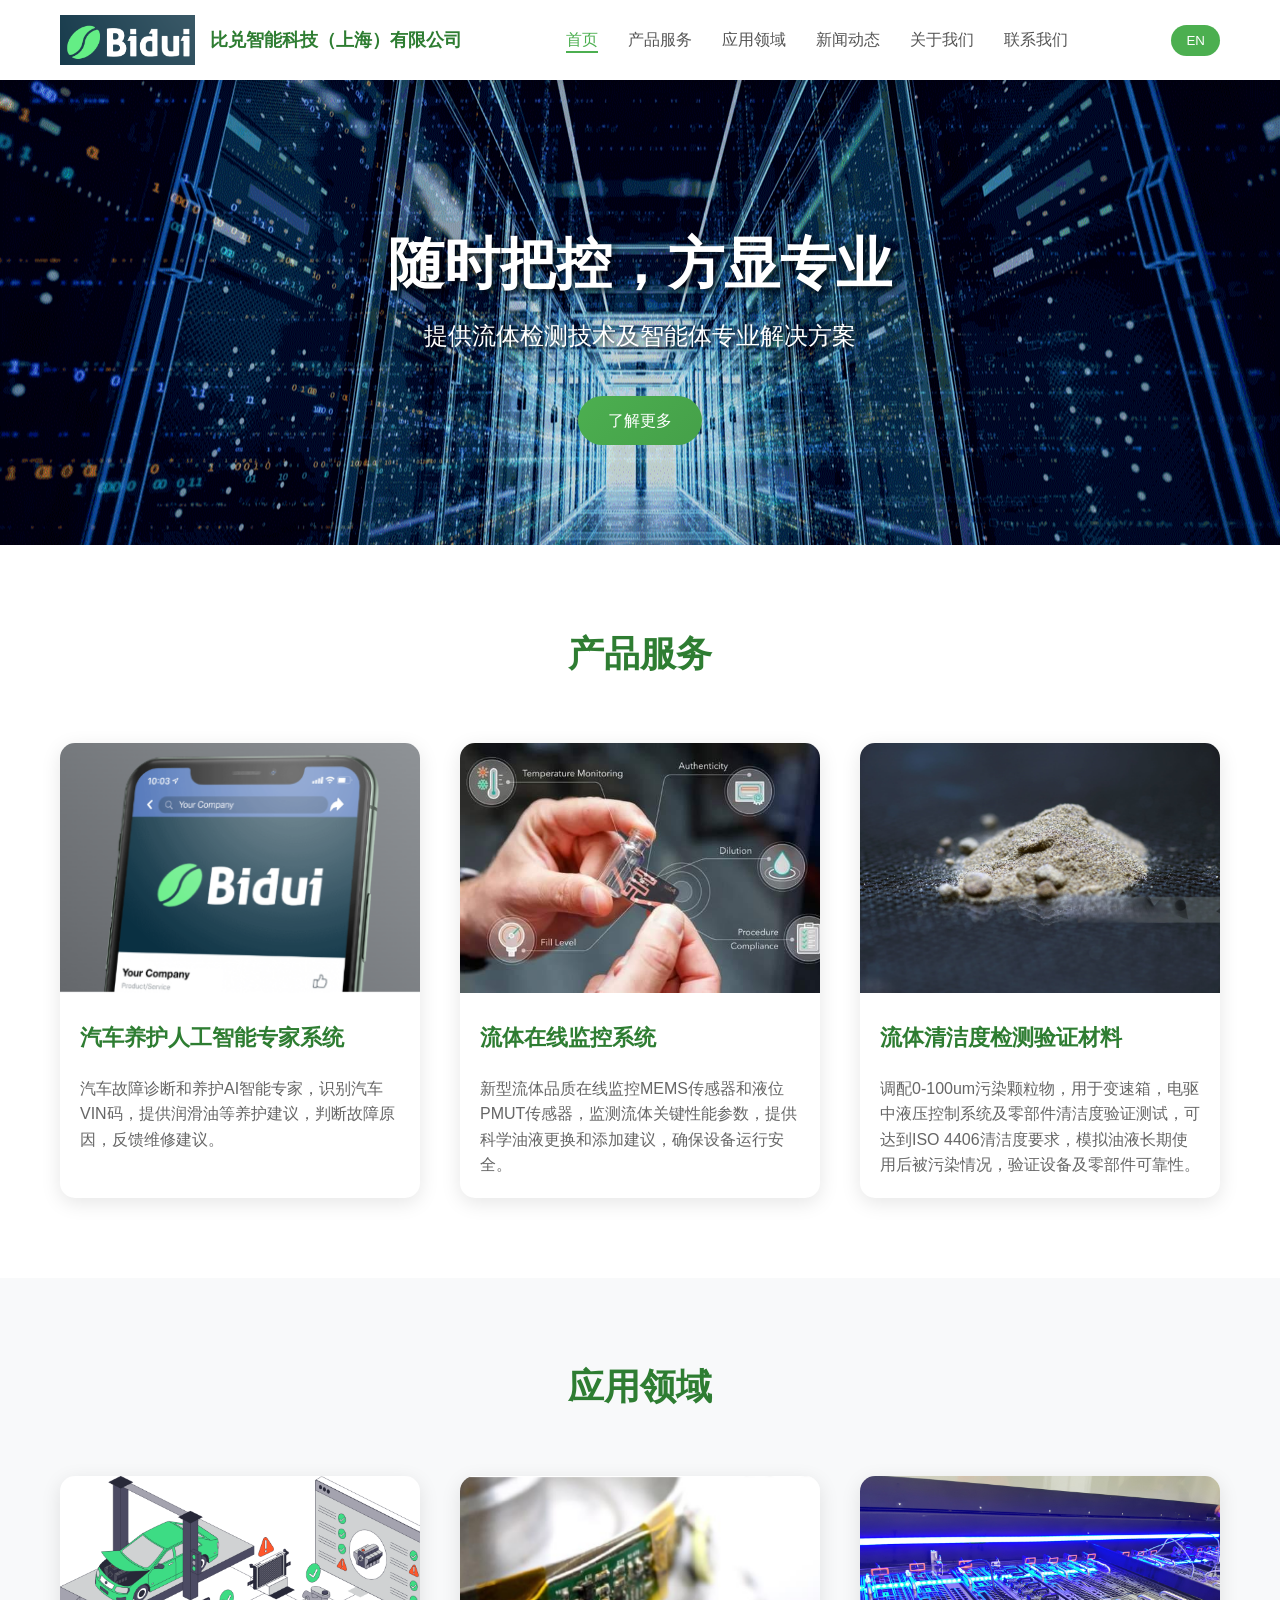
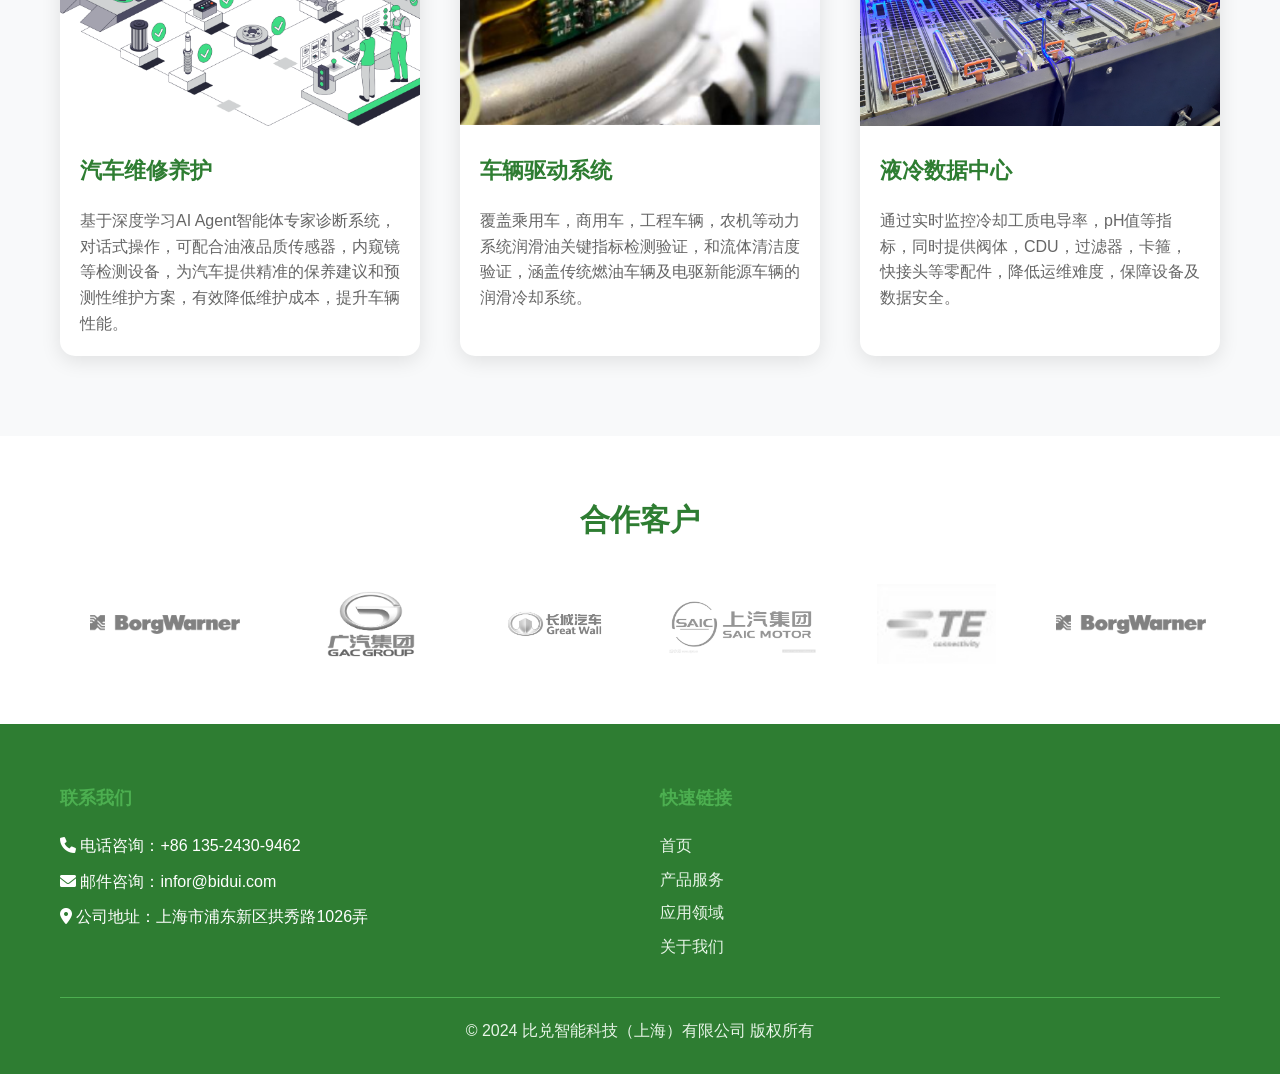
==== commit d44b1a57: "first commit" ====
--- a/index.html
+++ b/index.html
@@ -1,539 +1,159 @@
 <!DOCTYPE html>
-<html lang="zh">
+<html lang="zh-CN">
 <head>
     <meta charset="UTF-8">
     <meta name="viewport" content="width=device-width, initial-scale=1.0">
-    <title>比对科技 - 专业流体监控解决方案</title>
-    <link rel="stylesheet" href="styles.css">
+    <title>比兑智能科技 - 随时把控，方显专业</title>
+    <link rel="stylesheet" href="css/style.css">
     <link rel="stylesheet" href="https://cdnjs.cloudflare.com/ajax/libs/font-awesome/6.0.0/css/all.min.css">
-    <link href="https://unpkg.com/aos@2.3.1/dist/aos.css" rel="stylesheet">
 </head>
 <body>
-    <!-- 语言切换 -->
-    <div class="language-switch">
-        <button class="active" data-lang="zh">中文</button>
-        <button data-lang="en">EN</button>
-    </div>
-
-    <!-- 导航栏 -->
-    <nav class="main-nav">
-        <div class="container nav-container">
-            <a href="#" class="logo">
-                <img src="images/bidui-logo.png" alt="比对科技" class="logo-img">
-            </a>
-            <div class="nav-toggle">
-                <span></span>
-                <span></span>
-                <span></span>
+    <!-- Header -->
+    <header class="header">
+        <div class="container">
+            <div class="logo">
+                <img src="images/bidui-logo.png" alt="比兑智能科技" style="height: 50px;">
+                <h1 data-zh="比兑智能科技（上海）有限公司" data-en="Bidui Intelligent Technology Shanghai Co., Ltd.">比兑智能科技（上海）有限公司</h1>
             </div>
-            <ul class="nav-links">
-                <li><a href="#home" class="active">首页</a></li>
-                <li><a href="#products">产品服务</a></li>
-                <li><a href="#applications">应用领域</a></li>
-                <li><a href="#about">关于我们</a></li>
-                <li><a href="#contact">联系我们</a></li>
-            </ul>
-        </div>
-    </nav>
-
-    <!-- 主横幅区域 -->
-    <header id="home" class="hero">
-        <img src="images/data center.png" alt="数据中心背景" class="hero-bg">
-        <div class="container hero-content">
-            <div class="hero-text" data-aos="fade-up">
-                <h1>随时把控，尽显专业</h1>
-                <p>汽车养护的AI智能体，流体品质在线监控专家</p>
-                <div class="hero-buttons">
-                    <a href="#products" class="btn btn-primary">了解更多</a>
-                    <a href="#contact" class="btn btn-outline">联系我们</a>
-                </div>
+            <nav class="nav">
+                <ul>
+                    <li><a href="#home" class="active" data-zh="首页" data-en="Home">首页</a></li>
+                    <li><a href="products.html" data-zh="产品服务" data-en="Products">产品服务</a></li>
+                    <li><a href="applications.html" data-zh="应用领域" data-en="Applications">应用领域</a></li>
+                    <li><a href="news.html" data-zh="新闻动态" data-en="News">新闻动态</a></li>
+                    <li><a href="about.html" data-zh="关于我们" data-en="About">关于我们</a></li>
+                    <li><a href="contact.html" data-zh="联系我们" data-en="Contact">联系我们</a></li>
+                </ul>
+            </nav>
+            <div class="language-toggle">
+                <button id="lang-toggle" data-lang="zh">EN</button>
+            </div>
+            <div class="mobile-menu-toggle">
+                <i class="fas fa-bars"></i>
             </div>
         </div>
     </header>
 
-    <!-- 产品服务区域 -->
-    <section id="products" class="products section">
+    <!-- Hero Section -->
+    <section id="home" class="hero">
         <div class="container">
-            <h2 class="section-title" data-aos="fade-up">产品服务</h2>
-            <div class="product-grid">
-                <div class="product-card" data-aos="fade-up" data-aos-delay="100">
-                    <img src="images/cellphone.png" alt="汽车养护智能体" class="product-image">
-                    <div class="product-content">
-                        <h3>汽车养护智能体</h3>
-                        <p>汽车故障诊断和养护AI智能专家，识别汽车VIN码给出品牌汽车配置，通过故障招聘或描述，可配合内窥镜，油品品质在线传感器，和OBD故障码数据解读，识别故障原因，反馈维修建议，同时也可以给出车主汽车使用养护建议。</p>
-                        <a href="#" class="learn-more">了解更多 <i class="fas fa-arrow-right"></i></a>
-                    </div>
+            <div class="hero-content">
+                <h1 data-zh="随时把控，方显专业" data-en="Always in Control, Truly Professional">随时把控，方显专业</h1>
+                <p data-zh="提供流体检测技术及智能体专业解决方案" data-en="Providing professional solutions for fluid detection technology and intelligent systems">提供流体检测技术及智能体专业解决方案</p>
+                <a href="#products" class="btn-primary" data-zh="了解更多" data-en="Learn More">了解更多</a>
+            </div>
+
+        </div>
+    </section>
+
+    <!-- Products Section -->
+    <section id="products" class="products">
+        <div class="container">
+            <h2 data-zh="产品服务" data-en="Products & Services">产品服务</h2>
+            <div class="products-grid">
+                <div class="product-card">
+                    <img src="images/cellphone.png" alt="汽车养护人工智能专家系统">
+                    <h3 data-zh="汽车养护人工智能专家系统" data-en="AI Expert System for Car Maintenance">汽车养护人工智能专家系统</h3>
+                    <p data-zh="汽车故障诊断和养护AI智能专家，识别汽车VIN码，提供润滑油等养护建议，判断故障原因，反馈维修建议。" data-en="AI intelligent expert for car fault diagnosis and maintenance, identifies VIN code, provides maintenance suggestions for lubricants, judges fault causes, and provides repair recommendations.">
+                        汽车故障诊断和养护AI智能专家，识别汽车VIN码，提供润滑油等养护建议，判断故障原因，反馈维修建议。
+                    </p>
                 </div>
-                <div class="product-card" data-aos="fade-up" data-aos-delay="200">
-                    <img src="images/oil-sensors.png" alt="流体品质在线监控" class="product-image">
-                    <div class="product-content">
-                        <h3>流体品质在线监控</h3>
-                        <p>专利开发的油品品质在线监控传感器，可以加装汽车后市场，也可以用于汽车发动机，变速箱，油冷电机润滑油，和充电桩，储能，液冷数据中心冷却流体工质特性指标在线监控，确保设备运行安全。</p>
-                        <a href="#" class="learn-more">了解更多 <i class="fas fa-arrow-right"></i></a>
-                    </div>
+                <div class="product-card">
+                    <img src="images/oil-sensors.png" alt="流体在线监控系统">
+                    <h3 data-zh="流体在线监控系统" data-en="Fluid Online Monitoring System">流体在线监控系统</h3>
+                    <p data-zh="新型流体品质在线监控MEMS传感器和液位PMUT传感器，监测流体关键性能参数，提供科学油液更换和添加建议，确保设备运行安全。" data-en="New fluid quality online monitoring MEMS sensors and liquid level PMUT sensors, monitor key fluid performance parameters, provide scientific oil change and addition recommendations, ensure equipment operation safety.">
+                        新型流体品质在线监控MEMS传感器和液位PMUT传感器，监测流体关键性能参数，提供科学油液更换和添加建议，确保设备运行安全。
+                    </p>
                 </div>
-                <div class="product-card" data-aos="fade-up" data-aos-delay="300">
-                    <img src="images/particle.png" alt="油液清洁度验证" class="product-image">
-                    <div class="product-content">
-                        <h3>油液清洁度验证材料</h3>
-                        <p>调配0-100um污染颗粒物，用于变速箱，驱动电机等液压系统及零部件抗污染耐久可靠性验证测试，添加到油液中，达到ISO 4406 清洁度要求，可以替代 FTI SYnform污染物，模拟油液长期使用后被污染情况。</p>
-                        <a href="#" class="learn-more">了解更多 <i class="fas fa-arrow-right"></i></a>
-                    </div>
+                <div class="product-card">
+                    <img src="images/particle.png" alt="流体清洁度检测验证材料">
+                    <h3 data-zh="流体清洁度检测验证材料" data-en="Fluid Cleanliness Detection Verification Materials">流体清洁度检测验证材料</h3>
+                    <p data-zh="调配0-100um污染颗粒物，用于变速箱，电驱中液压控制系统及零部件清洁度验证测试，可达到ISO 4406清洁度要求，模拟油液长期使用后被污染情况，验证设备及零部件可靠性。" data-en="Prepare 0-100um contaminated particles for gearbox, electric drive hydraulic control system and component cleanliness verification testing, can meet ISO 4406 cleanliness requirements, simulate oil pollution after long-term use, verify equipment and component reliability.">
+                        调配0-100um污染颗粒物，用于变速箱，电驱中液压控制系统及零部件清洁度验证测试，可达到ISO 4406清洁度要求，模拟油液长期使用后被污染情况，验证设备及零部件可靠性。
+                    </p>
                 </div>
             </div>
         </div>
     </section>
 
-    <!-- 应用领域区域 -->
-    <section id="applications" class="applications section">
+    <!-- Applications Section -->
+    <section id="applications" class="applications">
         <div class="container">
-            <h2 class="section-title" data-aos="fade-up">应用领域</h2>
-            <div class="application-grid">
-                <div class="application-card" data-aos="fade-up" data-aos-delay="100">
+            <h2 data-zh="应用领域" data-en="Application Areas">应用领域</h2>
+            <div class="applications-grid">
+                <div class="application-card">
                     <img src="images/AI-agent.png" alt="汽车维修养护">
-                    <h3>汽车维修养护</h3>
-                    <p>基于深度学习AI Agent智能体专家诊断系统，对话式操作，可配合研发油液品质传感器等智能设备，为汽车提供精准的保养建议和预测性维护方案，有效降低维护成本，提升车辆性能。</p>
+                    <h3 data-zh="汽车维修养护" data-en="Automotive Maintenance">汽车维修养护</h3>
+                    <p data-zh="基于深度学习AI Agent智能体专家诊断系统，对话式操作，可配合油液品质传感器，内窥镜等检测设备，为汽车提供精准的保养建议和预测性维护方案，有效降低维护成本，提升车辆性能。" data-en="Based on deep learning AI Agent intelligent expert diagnosis system, conversational operation, can cooperate with oil quality sensors, endoscopes and other testing equipment, provide accurate maintenance suggestions and predictive maintenance solutions for cars, effectively reduce maintenance costs, and improve vehicle performance.">
+                        基于深度学习AI Agent智能体专家诊断系统，对话式操作，可配合油液品质传感器，内窥镜等检测设备，为汽车提供精准的保养建议和预测性维护方案，有效降低维护成本，提升车辆性能。
+                    </p>
                 </div>
-                <div class="application-card" data-aos="fade-up" data-aos-delay="200">
+                <div class="application-card">
                     <img src="images/motor-sensor.png" alt="车辆驱动系统">
-                    <h3>车辆驱动系统</h3>
-                    <p>可以用于乘用车，商用车，工程车辆和农机等驱动系统润滑油品质在线监测，和流体清洁度验证，特别适合混合动力发动机，油冷电机等润滑系统使用。</p>
+                    <h3 data-zh="车辆驱动系统" data-en="Vehicle Drive System">车辆驱动系统</h3>
+                    <p data-zh="覆盖乘用车，商用车，工程车辆，农机等动力系统润滑油关键指标检测验证，和流体清洁度验证，涵盖传统燃油车辆及电驱新能源车辆的润滑冷却系统。" data-en="Cover passenger cars, commercial vehicles, construction vehicles, agricultural machinery and other power system lubricant key indicators detection and verification, and fluid cleanliness verification, covering traditional fuel vehicles and electric drive new energy vehicles' lubrication and cooling systems.">
+                        覆盖乘用车，商用车，工程车辆，农机等动力系统润滑油关键指标检测验证，和流体清洁度验证，涵盖传统燃油车辆及电驱新能源车辆的润滑冷却系统。
+                    </p>
                 </div>
-                <div class="application-card" data-aos="fade-up" data-aos-delay="300">
+                <div class="application-card">
                     <img src="images/datacenter-icon.png" alt="液冷数据中心">
-                    <h3>液冷数据中心，储能</h3>
-                    <p>通过实时监控冷却工质电导率，ph值等指标，降低运维难度，保障设备及数据安全。</p>
+                    <h3 data-zh="液冷数据中心" data-en="Liquid-cooled Data Center">液冷数据中心</h3>
+                    <p data-zh="通过实时监控冷却工质电导率，pH值等指标，同时提供阀体，CDU，过滤器，卡箍，快接头等零配件，降低运维难度，保障设备及数据安全。" data-en="Through real-time monitoring of coolant conductivity, pH value and other indicators, while providing valve bodies, CDUs, filters, clamps, quick connectors and other spare parts, reduce operation and maintenance difficulty, and ensure equipment and data security.">
+                        通过实时监控冷却工质电导率，pH值等指标，同时提供阀体，CDU，过滤器，卡箍，快接头等零配件，降低运维难度，保障设备及数据安全。
+                    </p>
                 </div>
             </div>
         </div>
     </section>
 
-    <!-- 公司介绍 -->
-    <section id="about" class="about section">
+    <!-- Partners Section -->
+    <section class="partners">
         <div class="container">
-            <h2 class="section-title" data-aos="fade-up">公司介绍</h2>
-            <div class="about-content">
-                <div class="about-image" data-aos="fade-right">
-                    <img src="images/office.png" alt="公司办公环境">
-                </div>
-                <div class="about-text" data-aos="fade-left">
-                    <p>比兑智能科技（上海）有限公司致力于为设备提供智能化经济的流体监控解决方案，通过AI技术赋能汽车维保领域及设备运维需求，实现设备的智能化管理与预测性维护。</p>
-                    <div class="vision">
-                        <h3>未来展望</h3>
-                        <p>AI Agent等创新科技引领行业发展，打造智能化的工业流体监控生态系统，为客户创造更大的价值。</p>
-                    </div>
+            <h2 data-zh="合作客户" data-en="Partners">合作客户</h2>
+            <div class="partners-slider">
+                <div class="partners-track">
+                    <img src="images/partners/partner-1.png" alt="Partner 1">
+                    <img src="images/partners/partner-2.png" alt="Partner 2">
+                    <img src="images/partners/partner-3.png" alt="Partner 3">
+                    <img src="images/partners/partner-4.png" alt="Partner 4">
+                    <img src="images/partners/partner-5.png" alt="Partner 5">
+                    <!-- Duplicate for seamless loop -->
+                    <img src="images/partners/partner-1.png" alt="Partner 1">
+                    <img src="images/partners/partner-2.png" alt="Partner 2">
+                    <img src="images/partners/partner-3.png" alt="Partner 3">
+                    <img src="images/partners/partner-4.png" alt="Partner 4">
+                    <img src="images/partners/partner-5.png" alt="Partner 5">
                 </div>
             </div>
         </div>
     </section>
 
-    <!-- 合作伙伴轮播 -->
-    <section class="partners section">
-        <div class="container">
-            <h2 class="section-title" data-aos="fade-up">合作客户</h2>
-            <div class="partner-slider" data-aos="fade-up">
-                <div class="partner-track">
-                    <div class="partner-logos">
-                        <!-- 合作伙伴logo将通过JavaScript动态加载 -->
-                    </div>
-                </div>
-            </div>
-        </div>
-    </section>
-
-    <!-- 联系我们区域 -->
-    <section id="contact" class="contact section">
-        <div class="container">
-            <h2 class="section-title" data-aos="fade-up">联系我们</h2>
-            <div class="contact-content">
-                <div class="contact-info" data-aos="fade-right">
-                    <div class="info-card">
-                        <i class="fas fa-phone"></i>
-                        <h3>电话咨询</h3>
-                        <p>+86 135-2430-9462</p>
-                    </div>
-                    <div class="info-card">
-                        <i class="fas fa-envelope"></i>
-                        <h3>邮件咨询</h3>
-                        <p>infor@bidui-ite.com</p>
-                    </div>
-                    <div class="info-card">
-                        <i class="fas fa-map-marker-alt"></i>
-                        <h3>公司地址</h3>
-                        <p>上海市浦东新区拱秀路1026弄</p>
-                    </div>
-                </div>
-                <form class="contact-form" data-aos="fade-left">
-                    <div class="form-group">
-                        <input type="text" placeholder="您的姓名" required>
-                    </div>
-                    <div class="form-group">
-                        <input type="email" placeholder="电子邮箱" required>
-                    </div>
-                    <div class="form-group">
-                        <input type="tel" placeholder="联系电话" required>
-                    </div>
-                    <div class="form-group">
-                        <textarea placeholder="请输入您的留言" required></textarea>
-                    </div>
-                    <button type="submit" class="btn btn-primary">发送消息</button>
-                </form>
-            </div>
-        </div>
-    </section>
-
-    <!-- 页脚 -->
+    <!-- Footer -->
     <footer class="footer">
         <div class="container">
             <div class="footer-content">
-                <div class="footer-info">
-                    <img src="images/bidui-logo.png" alt="比对科技" class="footer-logo">
-                    <p>比兑智能科技（上海）有限公司</p>
+                <div class="footer-section">
+                    <h3 data-zh="联系我们" data-en="Contact Us">联系我们</h3>
+                    <p><i class="fas fa-phone"></i> <span data-zh="电话咨询：+86 135-2430-9462" data-en="Phone: +86 135-2430-9462">电话咨询：+86 135-2430-9462</span></p>
+                    <p><i class="fas fa-envelope"></i> <span data-zh="邮件咨询：infor@bidui.com" data-en="Email: infor@bidui.com">邮件咨询：infor@bidui.com</span></p>
+                    <p><i class="fas fa-map-marker-alt"></i> <span data-zh="公司地址：上海市浦东新区拱秀路1026弄" data-en="Address: No. 1026 Gongxiu Road, Pudong New Area, Shanghai">公司地址：上海市浦东新区拱秀路1026弄</span></p>
                 </div>
-                <div class="footer-links">
-                    <div class="footer-column">
-                        <h4>快速链接</h4>
-                        <ul>
-                            <li><a href="#home">首页</a></li>
-                            <li><a href="#products">产品服务</a></li>
-                            <li><a href="#applications">应用领域</a></li>
-                            <li><a href="#about">关于我们</a></li>
-                        </ul>
-                    </div>
-                    <div class="footer-column">
-                        <h4>联系方式</h4>
-                        <ul>
-                            <li><i class="fas fa-phone"></i> +86 135-2430-9462</li>
-                            <li><i class="fas fa-envelope"></i> infor@bidui-ite.com</li>
-                            <li><i class="fas fa-map-marker-alt"></i> 上海市浦东新区拱秀路1026弄</li>
-                        </ul>
-                    </div>
+                <div class="footer-section">
+                    <h3 data-zh="快速链接" data-en="Quick Links">快速链接</h3>
+                    <ul>
+                        <li><a href="#home" data-zh="首页" data-en="Home">首页</a></li>
+                        <li><a href="products.html" data-zh="产品服务" data-en="Products">产品服务</a></li>
+                        <li><a href="applications.html" data-zh="应用领域" data-en="Applications">应用领域</a></li>
+                        <li><a href="about.html" data-zh="关于我们" data-en="About Us">关于我们</a></li>
+                    </ul>
                 </div>
             </div>
             <div class="footer-bottom">
-                <p>&copy; 2024 比对科技. 保留所有权利.</p>
+                <p data-zh="© 2024 比兑智能科技（上海）有限公司 版权所有" data-en="© 2024 Bidui Intelligent Technology (Shanghai) Co., Ltd. All rights reserved">© 2024 比兑智能科技（上海）有限公司 版权所有</p>
             </div>
         </div>
     </footer>
 
-    <!-- Scripts -->
-    <script src="https://unpkg.com/aos@2.3.1/dist/aos.js"></script>
-    <script>
-        // 初始化AOS动画库
-        AOS.init({
-            duration: 1000,
-            once: true
-        });
-
-        // 导航栏切换
-        document.querySelector('.nav-toggle').addEventListener('click', function() {
-            document.querySelector('.nav-links').classList.toggle('active');
-            this.classList.toggle('active');
-        });
-
-        // 语言切换
-        const translations = {
-            zh: {
-                nav: {
-                    home: '首页',
-                    products: '产品服务',
-                    applications: '应用领域',
-                    about: '关于我们',
-                    contact: '联系我们'
-                },
-                hero: {
-                    title: '随时把控，尽显专业',
-                    subtitle: '汽车养护的AI智能体，流体品质在线监控专家',
-                    learnMore: '了解更多',
-                    contactUs: '联系我们'
-                },
-                products: {
-                    title: '产品服务',
-                    card1: {
-                        title: '汽车养护智能体',
-                        desc: '汽车故障诊断和养护AI智能专家，识别汽车VIN码给出品牌汽车配置，通过故障招聘或描述，可配合内窥镜，油品品质在线传感器，和OBD故障码数据解读，识别故障原因，反馈维修建议，同时也可以给出车主汽车使用养护建议。',
-                        learnMore: '了解更多'
-                    },
-                    card2: {
-                        title: '流体品质在线监控',
-                        desc: '专利开发的油品品质在线监控传感器，可以加装汽车后市场，也可以用于汽车发动机，变速箱，油冷电机润滑油，和充电桩，储能，液冷数据中心冷却流体工质特性指标在线监控，确保设备运行安全。',
-                        learnMore: '了解更多'
-                    },
-                    card3: {
-                        title: '油液清洁度验证材料',
-                        desc: '调配0-100um污染颗粒物，用于变速箱，驱动电机等液压系统及零部件抗污染耐久可靠性验证测试，添加到油液中，达到ISO 4406 清洁度要求，可以替代 FTI SYnform污染物，模拟油液长期使用后被污染情况。',
-                        learnMore: '了解更多'
-                    }
-                },
-                applications: {
-                    title: '应用领域',
-                    card1: {
-                        title: '汽车维修养护',
-                        desc: '基于深度学习AI Agent智能体专家诊断系统，对话式操作，可配合研发油液品质传感器等智能设备，为汽车提供精准的保养建议和预测性维护方案，有效降低维护成本，提升车辆性能。'
-                    },
-                    card2: {
-                        title: '车辆驱动系统',
-                        desc: '可以用于乘用车，商用车，工程车辆和农机等驱动系统润滑油品质在线监测，和流体清洁度验证，特别适合混合动力发动机，油冷电机等润滑系统使用。'
-                    },
-                    card3: {
-                        title: '液冷数据中心，储能',
-                        desc: '通过实时监控冷却工质电导率，ph值等指标，降低运维难度，保障设备及数据安全。'
-                    }
-                },
-                about: {
-                    title: '公司介绍',
-                    desc: '比兑智能科技（上海）有限公司致力于为设备提供智能化经济的流体监控解决方案，通过AI技术赋能汽车维保领域及设备运维需求，实现设备的智能化管理与预测性维护。',
-                    vision: {
-                        title: '未来展望',
-                        desc: 'AI Agent等创新科技引领行业发展，打造智能化的工业流体监控生态系统，为客户创造更大的价值。'
-                    }
-                },
-                contact: {
-                    title: '联系我们',
-                    phone: '电话咨询',
-                    email: '邮件咨询',
-                    address: '公司地址',
-                    form: {
-                        name: '您的姓名',
-                        email: '电子邮箱',
-                        phone: '联系电话',
-                        message: '请输入您的留言',
-                        submit: '发送消息'
-                    }
-                },
-                partners: {
-                    title: '合作客户'
-                },
-                footer: {
-                    company: '比兑智能科技（上海）有限公司',
-                    quickLinks: '快速链接',
-                    contactInfo: '联系方式',
-                    copyright: '© 2024 比对科技. 保留所有权利.',
-                    address: '上海市浦东新区拱秀路1026弄',
-                    quickLinksItems: {
-                        home: '首页',
-                        products: '产品服务',
-                        applications: '应用领域',
-                        about: '关于我们'
-                    }
-                }
-            },
-            en: {
-                nav: {
-                    home: 'Home',
-                    products: 'Products',
-                    applications: 'Applications',
-                    about: 'About',
-                    contact: 'Contact'
-                },
-                hero: {
-                    title: 'Professional Control, Anytime',
-                    subtitle: 'AI Agent for Vehicle Maintenance, Expert in Fluid Quality Monitoring',
-                    learnMore: 'Learn More',
-                    contactUs: 'Contact Us'
-                },
-                products: {
-                    title: 'Products & Services',
-                    card1: {
-                        title: 'Vehicle Maintenance AI Agent',
-                        desc: 'AI expert system for vehicle diagnostics and maintenance, featuring VIN code recognition, fault diagnosis through descriptions, endoscope integration, oil quality sensors, and OBD code interpretation. Provides maintenance advice and vehicle care recommendations.',
-                        learnMore: 'Learn More'
-                    },
-                    card2: {
-                        title: 'Fluid Quality Monitoring',
-                        desc: 'Patented oil quality monitoring sensors for automotive aftermarket, engines, transmissions, oil-cooled motors, charging stations, energy storage, and liquid-cooled data centers. Ensures equipment safety through real-time monitoring.',
-                        learnMore: 'Learn More'
-                    },
-                    card3: {
-                        title: 'Oil Cleanliness Verification',
-                        desc: 'Custom 0-100um contamination particles for durability testing of transmission and drive motor hydraulic systems. Meets ISO 4406 cleanliness standards, simulating long-term oil contamination conditions.',
-                        learnMore: 'Learn More'
-                    }
-                },
-                applications: {
-                    title: 'Applications',
-                    card1: {
-                        title: 'Vehicle Maintenance',
-                        desc: 'Deep learning AI Agent expert system with conversational interface, integrated with oil quality sensors for precise maintenance recommendations and predictive maintenance solutions.'
-                    },
-                    card2: {
-                        title: 'Vehicle Drive Systems',
-                        desc: 'Online oil quality monitoring and fluid cleanliness verification for passenger, commercial, engineering vehicles and agricultural machinery, especially suited for hybrid engines and oil-cooled motors.'
-                    },
-                    card3: {
-                        title: 'Liquid-Cooled Data Centers & Energy Storage',
-                        desc: 'Real-time monitoring of coolant conductivity and pH levels, reducing maintenance complexity while ensuring equipment and data security.'
-                    }
-                },
-                about: {
-                    title: 'About Us',
-                    desc: 'Bidui Intelligent Technology (Shanghai) Co., Ltd. is committed to providing intelligent and economical fluid monitoring solutions, empowering automotive maintenance and equipment operation through AI technology.',
-                    vision: {
-                        title: 'Future Vision',
-                        desc: 'Leading industry development with AI Agent and innovative technologies, building an intelligent industrial fluid monitoring ecosystem to create greater value for customers.'
-                    }
-                },
-                contact: {
-                    title: 'Contact Us',
-                    phone: 'Phone',
-                    email: 'Email',
-                    address: 'Address',
-                    form: {
-                        name: 'Your Name',
-                        email: 'Email Address',
-                        phone: 'Phone Number',
-                        message: 'Your Message',
-                        submit: 'Send Message'
-                    }
-                },
-                partners: {
-                    title: 'Our Customers'
-                },
-                footer: {
-                    company: 'Bidui Intelligent Technology (Shanghai) Co., Ltd.',
-                    quickLinks: 'Quick Links',
-                    contactInfo: 'Contact Information',
-                    copyright: '© 2024 Bidui Technology. All Rights Reserved.',
-                    address: 'Lane 1026, Gongxiu Road, Pudong New Area, Shanghai',
-                    quickLinksItems: {
-                        home: 'Home',
-                        products: 'Products',
-                        applications: 'Applications',
-                        about: 'About Us'
-                    }
-                }
-            }
-        };
-
-        document.querySelectorAll('.language-switch button').forEach(button => {
-            button.addEventListener('click', function() {
-                const lang = this.dataset.lang;
-                document.querySelectorAll('.language-switch button').forEach(btn => {
-                    btn.classList.remove('active');
-                });
-                this.classList.add('active');
-                
-                // 更新语言
-                document.documentElement.lang = lang;
-                updateContent(lang);
-            });
-        });
-
-        function updateContent(lang) {
-            const content = translations[lang];
-            
-            // 更新导航
-            document.querySelectorAll('.nav-links a').forEach((link, index) => {
-                const key = Object.keys(content.nav)[index];
-                link.textContent = content.nav[key];
-            });
-            
-            // 更新hero区域
-            document.querySelector('.hero-text h1').textContent = content.hero.title;
-            document.querySelector('.hero-text p').textContent = content.hero.subtitle;
-            document.querySelector('.hero-buttons .btn-primary').textContent = content.hero.learnMore;
-            document.querySelector('.hero-buttons .btn-outline').textContent = content.hero.contactUs;
-            
-            // 更新产品服务区域
-            document.querySelector('#products .section-title').textContent = content.products.title;
-            const productCards = document.querySelectorAll('.product-card');
-            productCards.forEach((card, index) => {
-                const cardContent = content.products[`card${index + 1}`];
-                card.querySelector('h3').textContent = cardContent.title;
-                card.querySelector('p').textContent = cardContent.desc;
-                card.querySelector('.learn-more').childNodes[0].textContent = cardContent.learnMore + ' ';
-            });
-            
-            // 更新应用领域
-            document.querySelector('#applications .section-title').textContent = content.applications.title;
-            const applicationCards = document.querySelectorAll('.application-card');
-            applicationCards.forEach((card, index) => {
-                const cardContent = content.applications[`card${index + 1}`];
-                card.querySelector('h3').textContent = cardContent.title;
-                card.querySelector('p').textContent = cardContent.desc;
-            });
-            
-            // 更新关于我们
-            document.querySelector('#about .section-title').textContent = content.about.title;
-            document.querySelector('.about-text > p').textContent = content.about.desc;
-            document.querySelector('.vision h3').textContent = content.about.vision.title;
-            document.querySelector('.vision p').textContent = content.about.vision.desc;
-            
-            // 更新联系我们
-            document.querySelector('#contact .section-title').textContent = content.contact.title;
-            document.querySelectorAll('.info-card h3')[0].textContent = content.contact.phone;
-            document.querySelectorAll('.info-card h3')[1].textContent = content.contact.email;
-            document.querySelectorAll('.info-card h3')[2].textContent = content.contact.address;
-            
-            // 更新表单
-            document.querySelectorAll('.form-group input, .form-group textarea').forEach((input, index) => {
-                const formKeys = Object.keys(content.contact.form);
-                input.placeholder = content.contact.form[formKeys[index]];
-            });
-            document.querySelector('.contact-form .btn-primary').textContent = content.contact.form.submit;
-            
-            // 更新合作客户标题
-            document.querySelector('.partners .section-title').textContent = content.partners.title;
-            
-            // 更新页脚内容
-            document.querySelector('.footer-info p').textContent = content.footer.company;
-            document.querySelector('.footer-column h4:first-child').textContent = content.footer.quickLinks;
-            document.querySelector('.footer-column h4:last-child').textContent = content.footer.contactInfo;
-            document.querySelector('.footer-bottom p').textContent = content.footer.copyright;
-            
-            // 更新快速链接
-            const quickLinksItems = document.querySelectorAll('.footer-column:first-child ul li a');
-            quickLinksItems.forEach((link, index) => {
-                const key = Object.keys(content.footer.quickLinksItems)[index];
-                link.textContent = content.footer.quickLinksItems[key];
-            });
-            
-            // 更新联系信息
-            const contactItems = document.querySelectorAll('.footer-column:last-child ul li');
-            contactItems.forEach(item => {
-                if (item.querySelector('i.fa-phone')) {
-                    item.childNodes[1].textContent = ' +86 135-2430-9462';
-                } else if (item.querySelector('i.fa-envelope')) {
-                    item.childNodes[1].textContent = ' infor@bidui-ite.com';
-                } else if (item.querySelector('i.fa-map-marker-alt')) {
-                    item.childNodes[1].textContent = ' ' + content.footer.address;
-                }
-            });
-
-            // 更新地址显示在联系我们区域
-            const addressCard = document.querySelector('.info-card:last-child p');
-            addressCard.textContent = content.footer.address;
-        }
-
-        // 合作伙伴logo轮播
-        const partnerLogos = [
-            'images/partners/partner-1.png',
-            'images/partners/partner-2.png',
-            'images/partners/partner-3.png',
-            'images/partners/partner-4.png',
-            'images/partners/partner-5.png'
-        ];
-
-        const logoContainer = document.querySelector('.partner-logos');
-        
-        // 创建两组logo以实现无缝滚动
-        function createLogos() {
-            partnerLogos.forEach(logo => {
-                const img = document.createElement('img');
-                img.src = logo;
-                img.alt = '合作伙伴';
-                logoContainer.appendChild(img);
-            });
-            // 复制一组用于无缝滚动
-            partnerLogos.forEach(logo => {
-                const img = document.createElement('img');
-                img.src = logo;
-                img.alt = '合作伙伴';
-                logoContainer.appendChild(img);
-            });
-        }
-
-        createLogos();
-    </script>
+    <script src="js/script.js"></script>
 </body>
-</html> +</html>
--- a/css/style.css
+++ b/css/style.css
@@ -0,0 +1,909 @@
+/* Reset and Base Styles */
+* {
+    margin: 0;
+    padding: 0;
+    box-sizing: border-box;
+}
+
+body {
+    font-family: 'Microsoft YaHei', 'PingFang SC', 'Hiragino Sans GB', 'Helvetica Neue', Helvetica, Arial, sans-serif;
+    line-height: 1.6;
+    color: #333;
+    background-color: #f8f9fa;
+}
+
+.container {
+    max-width: 1200px;
+    margin: 0 auto;
+    padding: 0 20px;
+}
+
+img {
+    max-width: 100%;
+    height: auto;
+}
+
+a {
+    text-decoration: none;
+    color: inherit;
+}
+
+.btn-primary {
+    display: inline-block;
+    background: linear-gradient(135deg, #4CAF50, #45a049);
+    color: white;
+    padding: 12px 30px;
+    border-radius: 25px;
+    text-decoration: none;
+    font-weight: 500;
+    transition: all 0.3s ease;
+    border: none;
+    cursor: pointer;
+}
+
+.btn-primary:hover {
+    background: linear-gradient(135deg, #45a049, #4CAF50);
+    transform: translateY(-2px);
+    box-shadow: 0 5px 15px rgba(76, 175, 80, 0.3);
+}
+
+/* Header */
+.header {
+    background: white;
+    box-shadow: 0 2px 10px rgba(0, 0, 0, 0.1);
+    position: fixed;
+    top: 0;
+    width: 100%;
+    z-index: 1000;
+    padding: 15px 0;
+}
+
+.header .container {
+    display: flex;
+    justify-content: space-between;
+    align-items: center;
+}
+
+.logo {
+    display: flex;
+    align-items: center;
+    gap: 15px;
+}
+
+.logo h1 {
+    color: #2e7d32;
+    font-size: 18px;
+    font-weight: 600;
+}
+
+.nav ul {
+    display: flex;
+    list-style: none;
+    gap: 30px;
+}
+
+.nav a {
+    color: #555;
+    font-weight: 500;
+    transition: color 0.3s ease;
+    position: relative;
+}
+
+.nav a:hover,
+.nav a.active {
+    color: #4CAF50;
+}
+
+.nav a::after {
+    content: '';
+    position: absolute;
+    width: 0;
+    height: 2px;
+    bottom: -5px;
+    left: 0;
+    background: #4CAF50;
+    transition: width 0.3s ease;
+}
+
+.nav a:hover::after,
+.nav a.active::after {
+    width: 100%;
+}
+
+.language-toggle button {
+    background: #4CAF50;
+    color: white;
+    border: none;
+    padding: 8px 15px;
+    border-radius: 20px;
+    cursor: pointer;
+    font-weight: 500;
+    transition: background 0.3s ease;
+}
+
+.language-toggle button:hover {
+    background: #45a049;
+}
+
+.mobile-menu-toggle {
+    display: none;
+    font-size: 24px;
+    cursor: pointer;
+    color: #555;
+}
+
+/* Hero Section */
+.hero {
+    position: relative;
+    background: linear-gradient(135deg, #e8f5e8 0%, #f1f8e9 100%);
+    padding: 150px 0 100px;
+    text-align: center;
+    margin-top: 80px;
+    overflow: hidden;
+}
+
+.hero::before {
+    content: '';
+    position: absolute;
+    top: 0;
+    left: 0;
+    right: 0;
+    bottom: 0;
+    background-image: url('../images/data center.gif');
+    background-size: cover;
+    background-position: center;
+    background-repeat: no-repeat;
+    z-index: 1;
+}
+
+.hero .container {
+    position: relative;
+    z-index: 2;
+    display: flex;
+    flex-direction: column;
+    align-items: center;
+    gap: 30px;
+}
+
+.hero-content {
+    width: 100%;
+    max-width: 800px;
+}
+
+.hero-content h1 {
+    font-size: 56px;
+    font-weight: 700;
+    color: #ffffff;
+    margin-bottom: 20px;
+    line-height: 1.2;
+    text-shadow: 3px 3px 6px rgba(0, 0, 0, 0.8);
+    text-align: center;
+}
+
+.hero-content p {
+    font-size: 24px;
+    color: #ffffff;
+    margin-bottom: 40px;
+    text-shadow: 2px 2px 4px rgba(0, 0, 0, 0.8);
+    text-align: center;
+}
+
+.hero-image {
+    flex: 1;
+    min-width: 300px;
+    text-align: center;
+    display: none; /* Hide the separate image since it's now background */
+}
+
+/* Products Section */
+.products {
+    padding: 80px 0;
+    background: white;
+}
+
+.products h2 {
+    text-align: center;
+    font-size: 36px;
+    color: #2e7d32;
+    margin-bottom: 60px;
+    font-weight: 700;
+}
+
+.products-grid {
+    display: grid;
+    grid-template-columns: repeat(auto-fit, minmax(350px, 1fr));
+    gap: 40px;
+}
+
+.product-card {
+    background: white;
+    border-radius: 15px;
+    overflow: hidden;
+    box-shadow: 0 5px 20px rgba(0, 0, 0, 0.1);
+    transition: transform 0.3s ease, box-shadow 0.3s ease;
+}
+
+.product-card:hover {
+    transform: translateY(-5px);
+    box-shadow: 0 15px 40px rgba(0, 0, 0, 0.15);
+}
+
+.product-card img {
+    width: 100%;
+    height: 250px;
+    object-fit: cover;
+}
+
+.product-card h3 {
+    font-size: 22px;
+    color: #2e7d32;
+    margin: 20px;
+    font-weight: 600;
+}
+
+.product-card p {
+    color: #666;
+    margin: 0 20px 20px;
+    line-height: 1.6;
+}
+
+/* Applications Section */
+.applications {
+    padding: 80px 0;
+    background: #f8f9fa;
+}
+
+.applications h2 {
+    text-align: center;
+    font-size: 36px;
+    color: #2e7d32;
+    margin-bottom: 60px;
+    font-weight: 700;
+}
+
+.applications-grid {
+    display: grid;
+    grid-template-columns: repeat(auto-fit, minmax(350px, 1fr));
+    gap: 40px;
+}
+
+.application-card {
+    background: white;
+    border-radius: 15px;
+    overflow: hidden;
+    box-shadow: 0 5px 20px rgba(0, 0, 0, 0.1);
+    transition: transform 0.3s ease, box-shadow 0.3s ease;
+}
+
+.application-card:hover {
+    transform: translateY(-5px);
+    box-shadow: 0 15px 40px rgba(0, 0, 0, 0.15);
+}
+
+.application-card img {
+    width: 100%;
+    height: 250px;
+    object-fit: cover;
+}
+
+.application-card h3 {
+    font-size: 22px;
+    color: #2e7d32;
+    margin: 20px;
+    font-weight: 600;
+}
+
+.application-card p {
+    color: #666;
+    margin: 0 20px 20px;
+    line-height: 1.6;
+}
+
+/* Partners Section */
+.partners {
+    padding: 60px 0;
+    background: white;
+}
+
+.partners h2 {
+    text-align: center;
+    font-size: 30px;
+    color: #2e7d32;
+    margin-bottom: 40px;
+    font-weight: 700;
+}
+
+.partners-slider {
+    overflow: hidden;
+    position: relative;
+}
+
+.partners-track {
+    display: flex;
+    animation: scroll 30s linear infinite;
+}
+
+.partners-track img {
+    width: 150px;
+    height: 80px;
+    object-fit: contain;
+    margin: 0 30px;
+    opacity: 0.6;
+    transition: opacity 0.3s ease;
+    filter: grayscale(100%);
+}
+
+.partners-track img:hover {
+    opacity: 1;
+    filter: grayscale(0%);
+}
+
+@keyframes scroll {
+    0% {
+        transform: translateX(0);
+    }
+    100% {
+        transform: translateX(-50%);
+    }
+}
+
+/* Footer */
+.footer {
+    background: #2e7d32;
+    color: white;
+    padding: 60px 0 30px;
+}
+
+.footer-content {
+    display: grid;
+    grid-template-columns: repeat(auto-fit, minmax(250px, 1fr));
+    gap: 40px;
+    margin-bottom: 30px;
+}
+
+.footer-section h3 {
+    color: #4CAF50;
+    margin-bottom: 20px;
+    font-size: 18px;
+    font-weight: 600;
+}
+
+.footer-section p {
+    margin-bottom: 10px;
+    line-height: 1.6;
+}
+
+.footer-section ul {
+    list-style: none;
+}
+
+.footer-section ul li {
+    margin-bottom: 8px;
+}
+
+.footer-section ul li a {
+    color: #e8f5e8;
+    transition: color 0.3s ease;
+}
+
+.footer-section ul li a:hover {
+    color: #4CAF50;
+}
+
+.footer-bottom {
+    border-top: 1px solid #4CAF50;
+    padding-top: 20px;
+    text-align: center;
+    color: #e8f5e8;
+}
+
+/* Page-specific styles */
+.products-page,
+.applications-page,
+.about-page,
+.contact-page,
+.news-page {
+    padding: 120px 0 80px;
+    min-height: calc(100vh - 200px);
+}
+
+.products-page h1,
+.applications-page h1,
+.about-page h1,
+.contact-page h1,
+.news-page h1 {
+    text-align: center;
+    font-size: 36px;
+    color: #2e7d32;
+    margin-bottom: 60px;
+    font-weight: 700;
+}
+
+.product-card.detailed,
+.application-card.detailed {
+    display: flex;
+    flex-direction: column;
+}
+
+.product-card.detailed .product-content,
+.application-card.detailed .application-content {
+    padding: 20px;
+    flex: 1;
+}
+
+.product-card.detailed ul,
+.application-card.detailed ul {
+    list-style: none;
+    padding: 0;
+}
+
+.product-card.detailed ul li,
+.application-card.detailed ul li {
+    padding: 5px 0;
+    color: #666;
+}
+
+.product-card.detailed ul li::before,
+.application-card.detailed ul li::before {
+    content: "✓";
+    color: #4CAF50;
+    font-weight: bold;
+    margin-right: 10px;
+}
+
+/* About page styles */
+.about-content {
+    display: grid;
+    grid-template-columns: 1fr 1fr;
+    gap: 60px;
+    align-items: start;
+}
+
+.about-image img {
+    width: 100%;
+    border-radius: 10px;
+    box-shadow: 0 10px 30px rgba(0, 0, 0, 0.1);
+}
+
+.company-values {
+    margin-top: 40px;
+}
+
+.values-grid {
+    display: grid;
+    grid-template-columns: repeat(auto-fit, minmax(200px, 1fr));
+    gap: 20px;
+    margin-top: 20px;
+}
+
+.value-item {
+    text-align: center;
+    padding: 20px;
+    background: white;
+    border-radius: 10px;
+    box-shadow: 0 5px 15px rgba(0, 0, 0, 0.1);
+}
+
+.value-item i {
+    font-size: 40px;
+    color: #4CAF50;
+    margin-bottom: 15px;
+}
+
+.value-item h4 {
+    color: #2e7d32;
+    margin-bottom: 10px;
+    font-size: 18px;
+}
+
+.company-stats {
+    margin-top: 40px;
+}
+
+.stats-grid {
+    display: grid;
+    grid-template-columns: repeat(auto-fit, minmax(150px, 1fr));
+    gap: 20px;
+    margin-top: 20px;
+}
+
+.stat-item {
+    text-align: center;
+    padding: 20px;
+    background: white;
+    border-radius: 10px;
+    box-shadow: 0 5px 15px rgba(0, 0, 0, 0.1);
+}
+
+.stat-number {
+    font-size: 32px;
+    font-weight: bold;
+    color: #4CAF50;
+    display: block;
+    margin-bottom: 5px;
+}
+
+.stat-label {
+    color: #666;
+    font-size: 14px;
+}
+
+/* Contact page styles */
+.contact-content {
+    display: grid;
+    grid-template-columns: 1fr 1fr;
+    gap: 60px;
+    margin-bottom: 60px;
+}
+
+.contact-info {
+    display: flex;
+    flex-direction: column;
+    gap: 30px;
+}
+
+.contact-item {
+    display: flex;
+    align-items: flex-start;
+    gap: 20px;
+}
+
+.contact-item i {
+    font-size: 24px;
+    color: #4CAF50;
+    margin-top: 5px;
+}
+
+.contact-item h3 {
+    color: #2e7d32;
+    margin-bottom: 10px;
+    font-size: 18px;
+}
+
+.contact-form {
+    background: white;
+    padding: 40px;
+    border-radius: 15px;
+    box-shadow: 0 5px 20px rgba(0, 0, 0, 0.1);
+}
+
+.contact-form h2 {
+    color: #2e7d32;
+    margin-bottom: 30px;
+    text-align: center;
+}
+
+.form-group {
+    margin-bottom: 20px;
+}
+
+.form-group label {
+    display: block;
+    margin-bottom: 5px;
+    color: #333;
+    font-weight: 500;
+}
+
+.form-group input,
+.form-group select,
+.form-group textarea {
+    width: 100%;
+    padding: 12px;
+    border: 2px solid #e0e0e0;
+    border-radius: 8px;
+    font-size: 16px;
+    transition: border-color 0.3s ease;
+}
+
+.form-group input:focus,
+.form-group select:focus,
+.form-group textarea:focus {
+    outline: none;
+    border-color: #4CAF50;
+}
+
+.map-section {
+    text-align: center;
+}
+
+.map-placeholder {
+    background: white;
+    padding: 60px 40px;
+    border-radius: 15px;
+    box-shadow: 0 5px 20px rgba(0, 0, 0, 0.1);
+    display: inline-block;
+}
+
+.map-placeholder i {
+    font-size: 48px;
+    color: #4CAF50;
+    margin-bottom: 20px;
+}
+
+.map-placeholder p {
+    color: #666;
+    margin-bottom: 10px;
+}
+
+/* News page styles */
+.news-grid {
+    display: grid;
+    grid-template-columns: 1fr;
+    gap: 40px;
+}
+
+.news-item {
+    background: white;
+    border-radius: 15px;
+    overflow: hidden;
+    box-shadow: 0 5px 20px rgba(0, 0, 0, 0.1);
+    transition: transform 0.3s ease, box-shadow 0.3s ease;
+}
+
+.news-item:hover {
+    transform: translateY(-5px);
+    box-shadow: 0 15px 40px rgba(0, 0, 0, 0.15);
+}
+
+.news-item.featured {
+    grid-column: 1 / -1;
+    display: grid;
+    grid-template-columns: 1fr 1fr;
+    gap: 40px;
+    align-items: center;
+}
+
+.news-image img {
+    width: 100%;
+    height: 300px;
+    object-fit: cover;
+}
+
+.news-content {
+    padding: 30px;
+}
+
+.news-meta {
+    display: flex;
+    gap: 20px;
+    margin-bottom: 15px;
+    font-size: 14px;
+    color: #666;
+}
+
+.news-category {
+    background: #e8f5e8;
+    color: #4CAF50;
+    padding: 4px 12px;
+    border-radius: 15px;
+    font-weight: 500;
+}
+
+.news-item h2,
+.news-item h3 {
+    color: #2e7d32;
+    margin-bottom: 15px;
+    font-weight: 600;
+}
+
+.news-item p {
+    color: #666;
+    line-height: 1.6;
+    margin-bottom: 20px;
+}
+
+.read-more {
+    color: #4CAF50;
+    font-weight: 500;
+    transition: color 0.3s ease;
+}
+
+.read-more:hover {
+    color: #45a049;
+}
+
+.pagination {
+    display: flex;
+    justify-content: center;
+    align-items: center;
+    gap: 10px;
+    margin-top: 60px;
+}
+
+.page-link {
+    padding: 10px 15px;
+    border: 2px solid #e0e0e0;
+    border-radius: 8px;
+    color: #666;
+    transition: all 0.3s ease;
+}
+
+.page-link.active {
+    background: #4CAF50;
+    color: white;
+    border-color: #4CAF50;
+}
+
+.page-link:hover:not(.active) {
+    border-color: #4CAF50;
+    color: #4CAF50;
+}
+
+/* Responsive Design */
+@media (max-width: 768px) {
+    .header .container {
+        flex-wrap: wrap;
+        gap: 15px;
+    }
+
+    .nav {
+        order: 3;
+        width: 100%;
+        display: none;
+    }
+
+    .nav.active {
+        display: block;
+    }
+
+    .nav ul {
+        flex-direction: column;
+        gap: 15px;
+        text-align: center;
+        padding: 20px 0;
+    }
+
+    .mobile-menu-toggle {
+        display: block;
+        order: 2;
+    }
+
+    .hero .container {
+        flex-direction: column;
+        text-align: center;
+        gap: 30px;
+    }
+
+    .hero-content h1 {
+        font-size: 32px;
+    }
+
+    .hero-content p {
+        font-size: 18px;
+    }
+
+    .products-grid,
+    .applications-grid {
+        grid-template-columns: 1fr;
+        gap: 30px;
+    }
+
+    .about-content {
+        grid-template-columns: 1fr;
+        gap: 40px;
+    }
+
+    .contact-content {
+        grid-template-columns: 1fr;
+        gap: 40px;
+    }
+
+    .news-item.featured {
+        grid-template-columns: 1fr;
+        gap: 20px;
+    }
+
+    .footer-content {
+        grid-template-columns: 1fr;
+        gap: 30px;
+    }
+
+    .values-grid,
+    .stats-grid {
+        grid-template-columns: repeat(2, 1fr);
+    }
+
+    .partners-track img {
+        width: 120px;
+        margin: 0 20px;
+    }
+}
+
+@media (max-width: 480px) {
+    .container {
+        padding: 0 15px;
+    }
+
+    .hero-content h1 {
+        font-size: 28px;
+    }
+
+    .products h2,
+    .applications h2,
+    .products-page h1,
+    .applications-page h1,
+    .about-page h1,
+    .contact-page h1,
+    .news-page h1 {
+        font-size: 28px;
+    }
+
+    .values-grid,
+    .stats-grid {
+        grid-template-columns: 1fr;
+    }
+
+    .partners-track img {
+        width: 100px;
+        margin: 0 15px;
+    }
+
+    .contact-form {
+        padding: 30px 20px;
+    }
+}
+
+/* Language toggle animation */
+.language-toggle button {
+    position: relative;
+    overflow: hidden;
+}
+
+.language-toggle button::before {
+    content: '';
+    position: absolute;
+    top: 50%;
+    left: 50%;
+    width: 0;
+    height: 0;
+    background: rgba(255, 255, 255, 0.2);
+    border-radius: 50%;
+    transform: translate(-50%, -50%);
+    transition: width 0.6s, height 0.6s;
+}
+
+.language-toggle button:active::before {
+    width: 300px;
+    height: 300px;
+}
+
+/* Smooth scrolling */
+html {
+    scroll-behavior: smooth;
+}
+
+/* Loading animation */
+@keyframes fadeIn {
+    from {
+        opacity: 0;
+        transform: translateY(20px);
+    }
+    to {
+        opacity: 1;
+        transform: translateY(0);
+    }
+}
+
+.product-card,
+.application-card,
+.news-item {
+    animation: fadeIn 0.6s ease-out;
+}
+
+/* Custom scrollbar */
+::-webkit-scrollbar {
+    width: 8px;
+}
+
+::-webkit-scrollbar-track {
+    background: #f1f1f1;
+}
+
+::-webkit-scrollbar-thumb {
+    background: #4CAF50;
+    border-radius: 4px;
+}
+
+::-webkit-scrollbar-thumb:hover {
+    background: #45a049;
+}
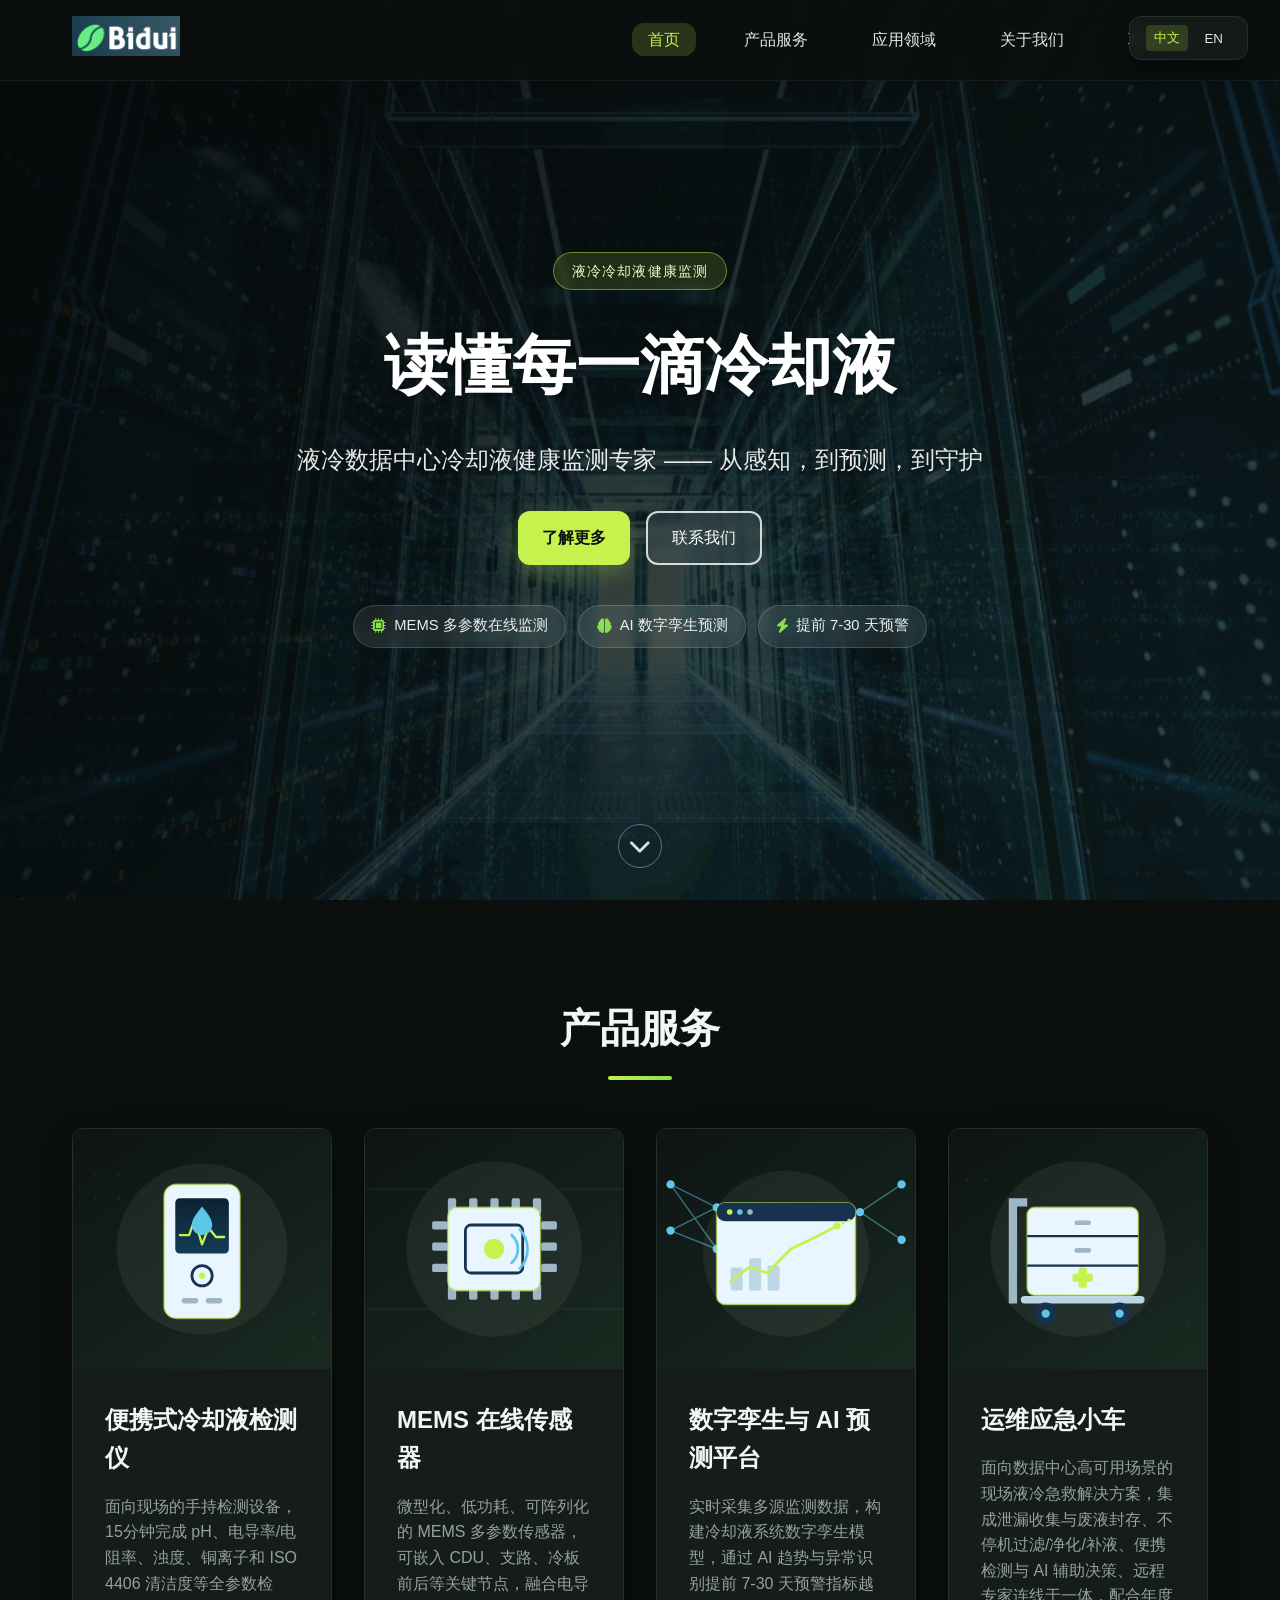
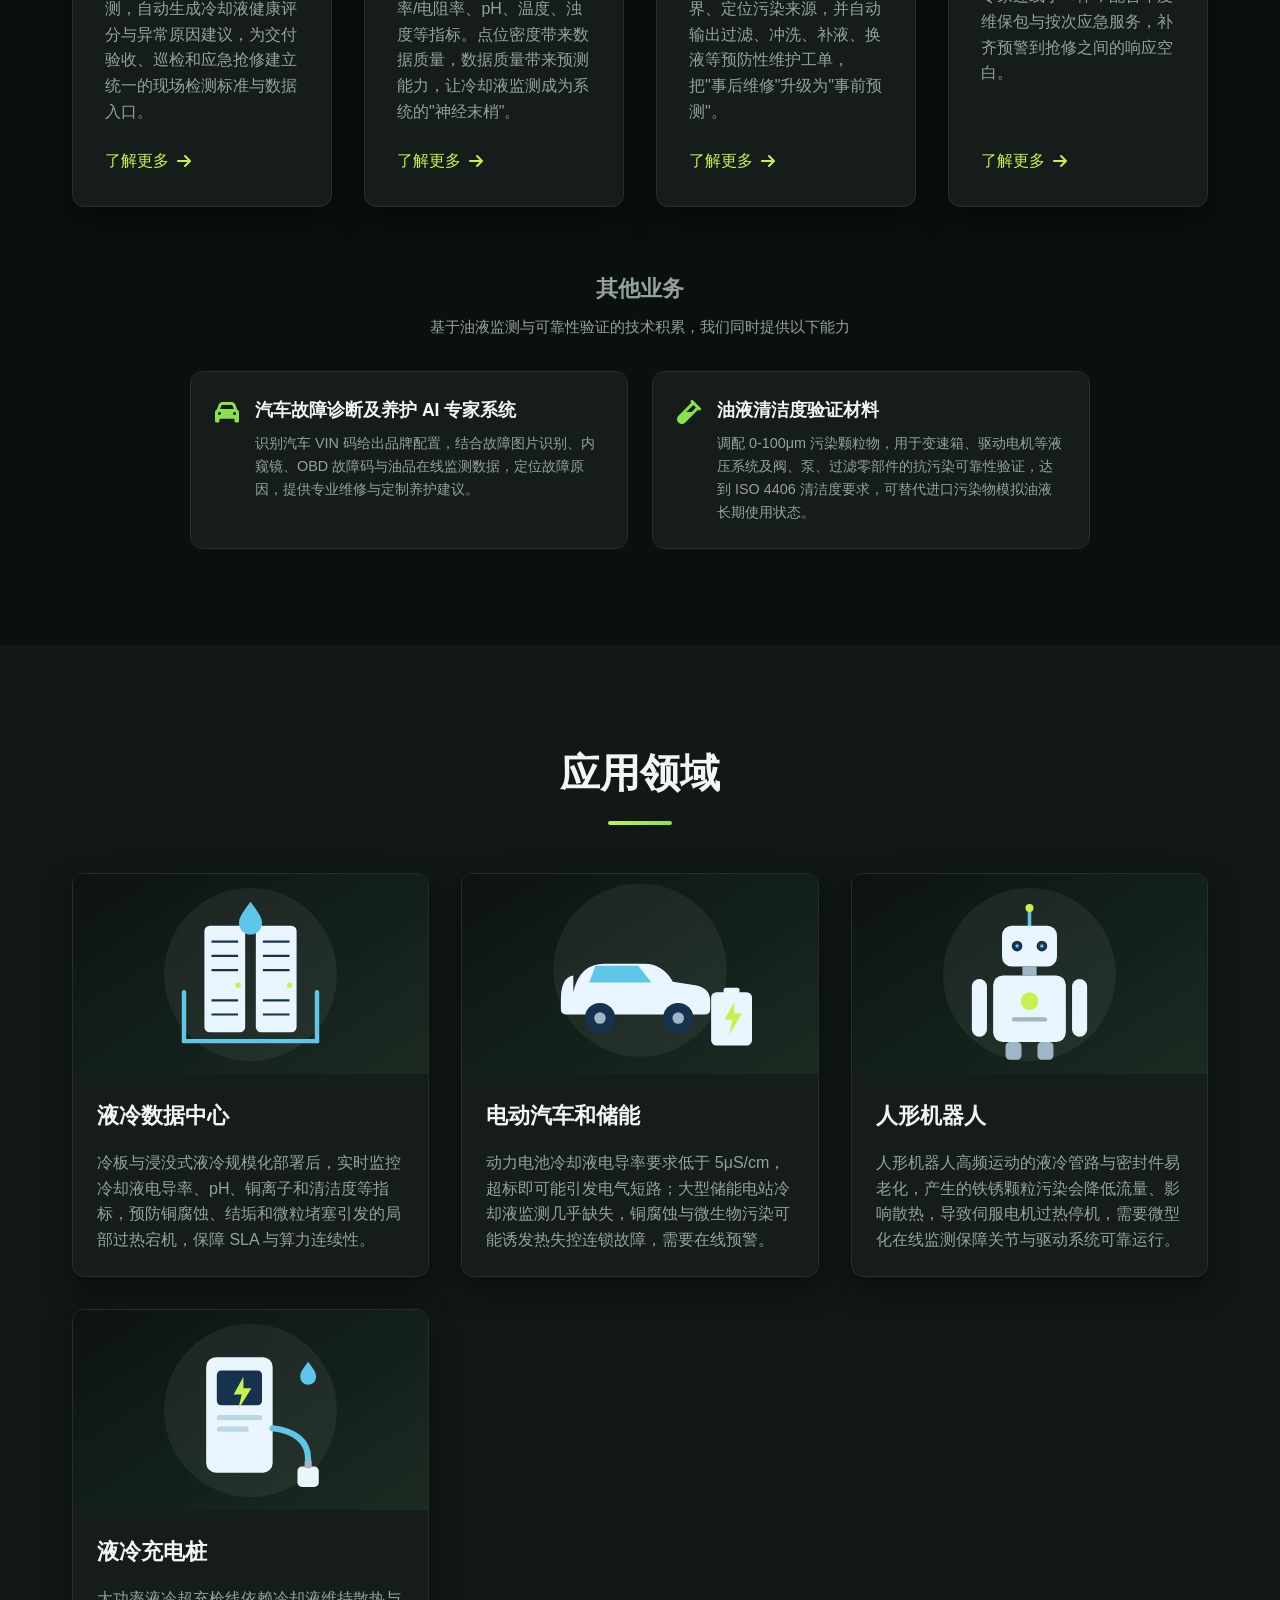
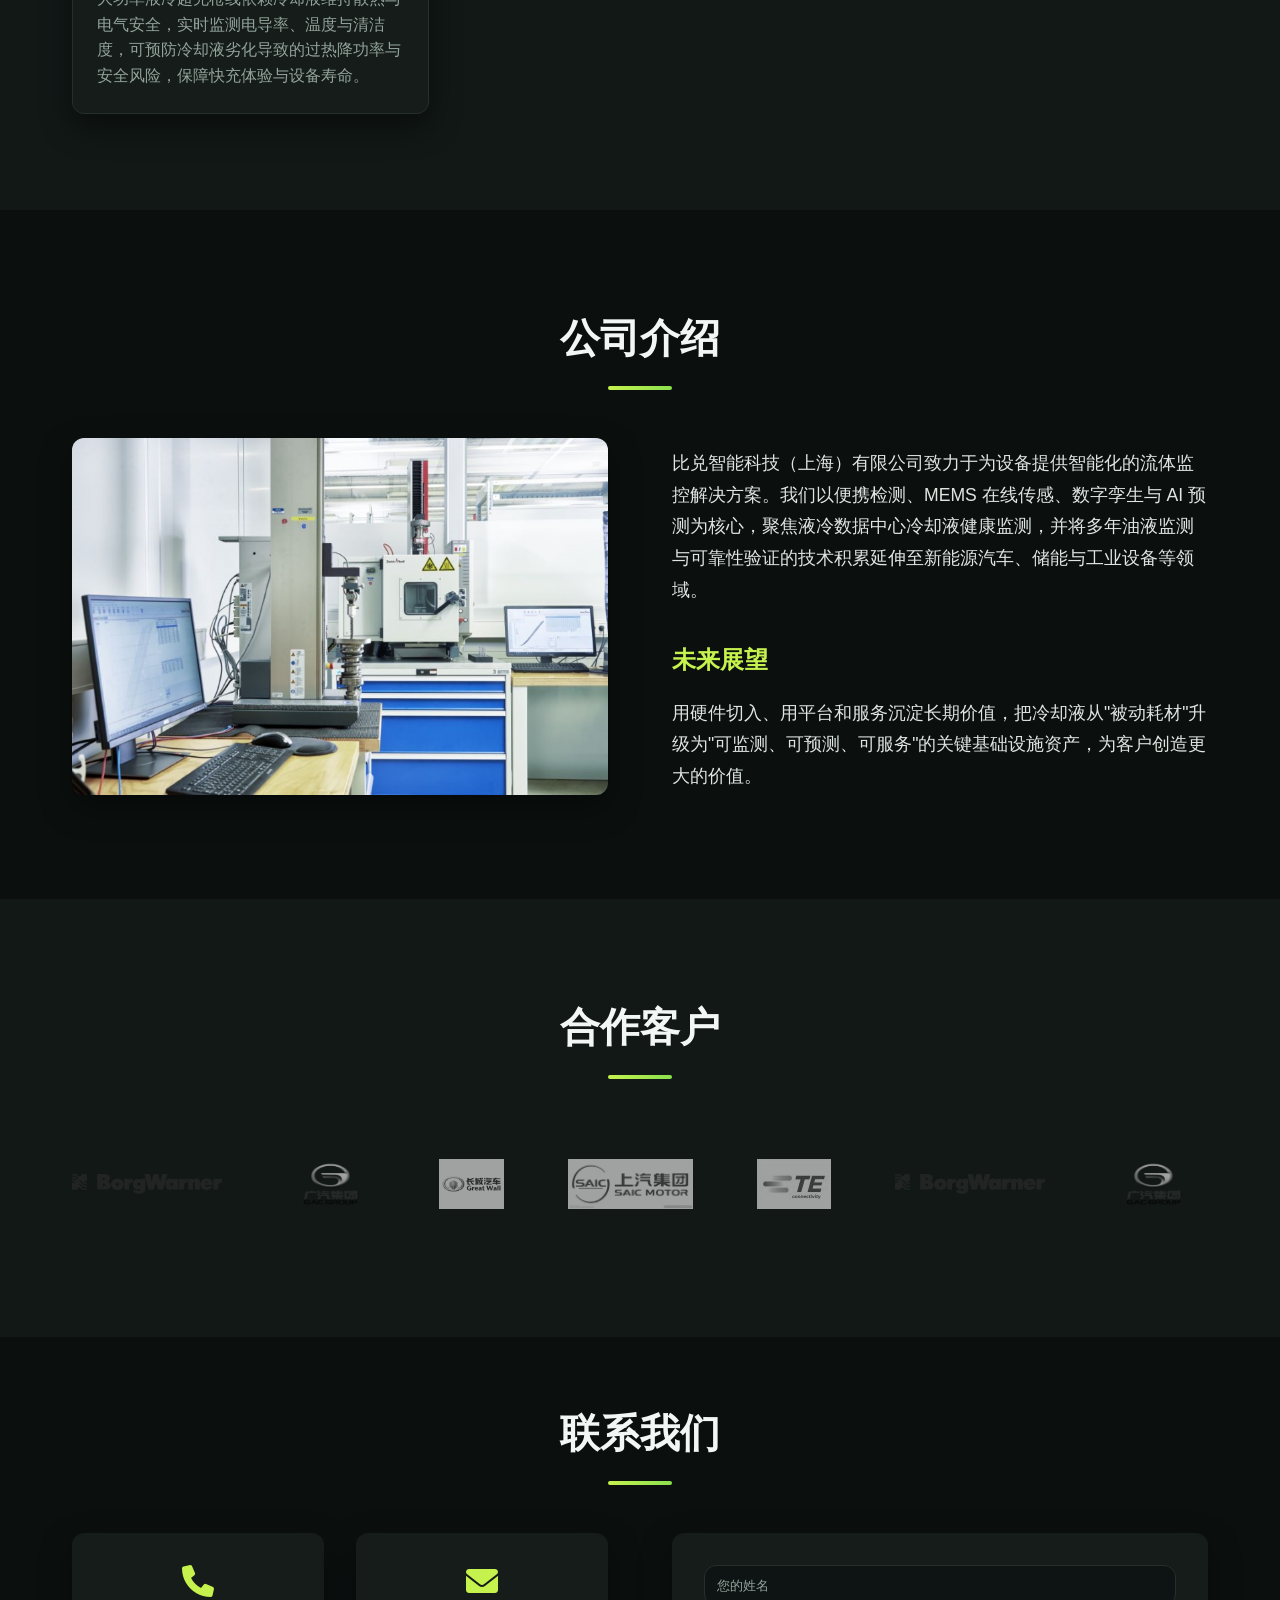
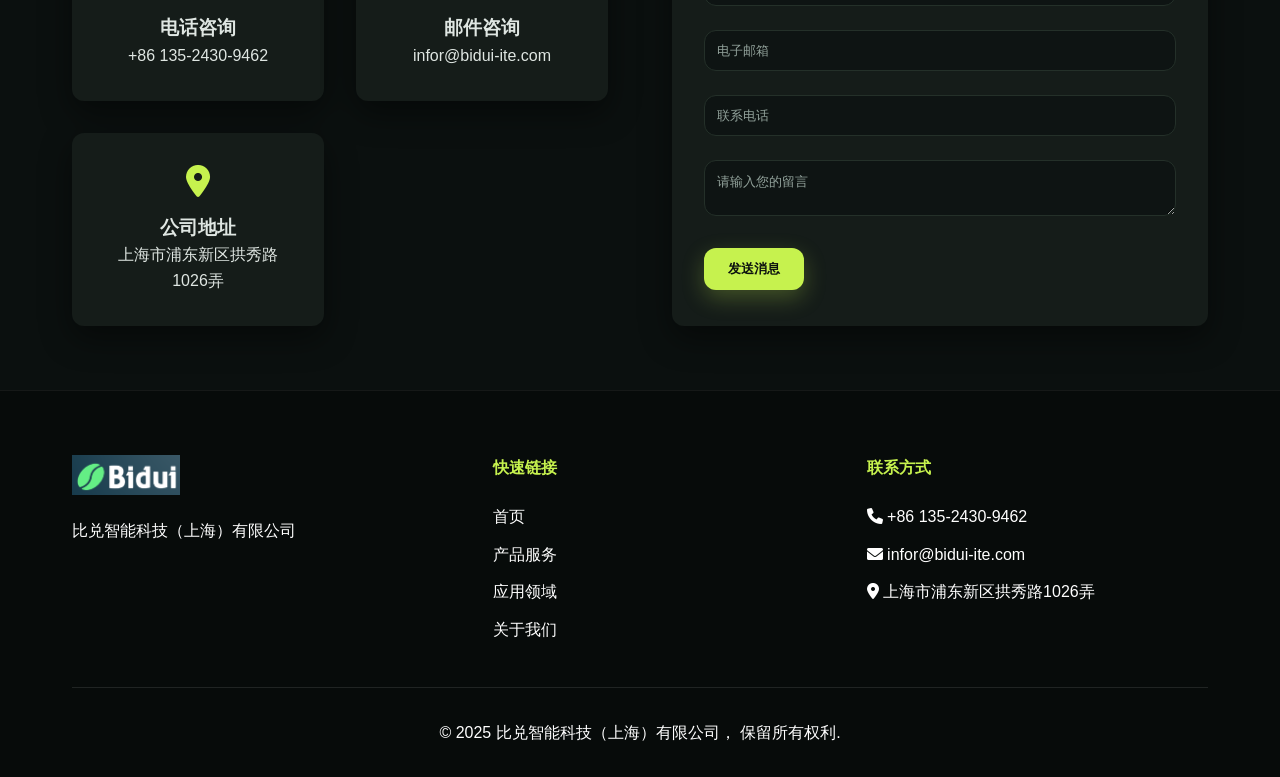
==== commit 308e2a8a: "feat: 改版为液冷冷却液监测主题 + submer 风深色 UI - 产品服务改为液冷四大产品（便携检测仪/MEMS在线传感器/数字孪生AI平台/运维应急小车），汽车诊断与油液清洁度移入「其他业务" ====
--- a/index.html
+++ b/index.html
@@ -1,159 +1,646 @@
 <!DOCTYPE html>
-<html lang="zh-CN">
+<html lang="zh">
 <head>
     <meta charset="UTF-8">
     <meta name="viewport" content="width=device-width, initial-scale=1.0">
-    <title>比兑智能科技 - 随时把控，方显专业</title>
-    <link rel="stylesheet" href="css/style.css">
+    <title>比兑智能科技 - 专业流体监控解决方案</title>
+    <link rel="stylesheet" href="styles.css">
     <link rel="stylesheet" href="https://cdnjs.cloudflare.com/ajax/libs/font-awesome/6.0.0/css/all.min.css">
+    <link href="https://unpkg.com/aos@2.3.1/dist/aos.css" rel="stylesheet">
 </head>
 <body>
-    <!-- Header -->
-    <header class="header">
+    <!-- 语言切换 -->
+    <div class="language-switch">
+        <button class="active" data-lang="zh">中文</button>
+        <button data-lang="en">EN</button>
+    </div>
+
+    <!-- 导航栏 -->
+    <nav class="main-nav">
+        <div class="container nav-container">
+            <a href="#" class="logo">
+                <img src="images/bidui-logo.png" alt="比兑科技" class="logo-img">
+            </a>
+            <div class="nav-toggle">
+                <span></span>
+                <span></span>
+                <span></span>
+            </div>
+            <ul class="nav-links">
+                <li><a href="#home" class="active">首页</a></li>
+                <li><a href="#products">产品服务</a></li>
+                <li><a href="#applications">应用领域</a></li>
+                <li><a href="#about">关于我们</a></li>
+                <li><a href="#contact">联系我们</a></li>
+            </ul>
+        </div>
+    </nav>
+
+    <!-- 主横幅区域 -->
+    <header id="home" class="hero">
+        <img src="images/data center.png" alt="数据中心背景" class="hero-bg">
+        <div class="container hero-content">
+            <div class="hero-text" data-aos="fade-up">
+                <span class="hero-eyebrow">液冷冷却液健康监测</span>
+                <h1>读懂每一滴冷却液</h1>
+                <p>液冷数据中心冷却液健康监测专家 —— 从感知，到预测，到守护</p>
+                <div class="hero-buttons">
+                    <a href="#products" class="btn btn-primary">了解更多</a>
+                    <a href="#contact" class="btn btn-outline">联系我们</a>
+                </div>
+                <div class="hero-pills">
+                    <span class="pill"><i class="fas fa-microchip"></i><span class="pill-text">MEMS 多参数在线监测</span></span>
+                    <span class="pill"><i class="fas fa-brain"></i><span class="pill-text">AI 数字孪生预测</span></span>
+                    <span class="pill"><i class="fas fa-bolt"></i><span class="pill-text">提前 7-30 天预警</span></span>
+                </div>
+            </div>
+        </div>
+        <a href="#products" class="hero-scroll" aria-label="向下滚动"><i class="fas fa-chevron-down"></i></a>
+    </header>
+
+    <!-- 产品服务区域 -->
+    <section id="products" class="products section">
         <div class="container">
-            <div class="logo">
-                <img src="images/bidui-logo.png" alt="比兑智能科技" style="height: 50px;">
-                <h1 data-zh="比兑智能科技（上海）有限公司" data-en="Bidui Intelligent Technology Shanghai Co., Ltd.">比兑智能科技（上海）有限公司</h1>
-            </div>
-            <nav class="nav">
-                <ul>
-                    <li><a href="#home" class="active" data-zh="首页" data-en="Home">首页</a></li>
-                    <li><a href="products.html" data-zh="产品服务" data-en="Products">产品服务</a></li>
-                    <li><a href="applications.html" data-zh="应用领域" data-en="Applications">应用领域</a></li>
-                    <li><a href="news.html" data-zh="新闻动态" data-en="News">新闻动态</a></li>
-                    <li><a href="about.html" data-zh="关于我们" data-en="About">关于我们</a></li>
-                    <li><a href="contact.html" data-zh="联系我们" data-en="Contact">联系我们</a></li>
-                </ul>
-            </nav>
-            <div class="language-toggle">
-                <button id="lang-toggle" data-lang="zh">EN</button>
-            </div>
-            <div class="mobile-menu-toggle">
-                <i class="fas fa-bars"></i>
-            </div>
-        </div>
-    </header>
-
-    <!-- Hero Section -->
-    <section id="home" class="hero">
+            <h2 class="section-title" data-aos="fade-up">产品服务</h2>
+            <div class="product-grid">
+                <div class="product-card" data-aos="fade-up" data-aos-delay="100">
+                    <img src="images/portable-analyzer.svg" alt="便携式冷却液检测仪" class="product-image">
+                    <div class="product-content">
+                        <h3>便携式冷却液检测仪</h3>
+                        <p>面向现场的手持检测设备，15分钟完成 pH、电导率/电阻率、浊度、铜离子和 ISO 4406 清洁度等全参数检测，自动生成冷却液健康评分与异常原因建议，为交付验收、巡检和应急抢修建立统一的现场检测标准与数据入口。</p>
+                        <a href="#" class="learn-more">了解更多 <i class="fas fa-arrow-right"></i></a>
+                    </div>
+                </div>
+                <div class="product-card" data-aos="fade-up" data-aos-delay="200">
+                    <img src="images/mems-sensor.svg" alt="MEMS在线传感器" class="product-image">
+                    <div class="product-content">
+                        <h3>MEMS 在线传感器</h3>
+                        <p>微型化、低功耗、可阵列化的 MEMS 多参数传感器，可嵌入 CDU、支路、冷板前后等关键节点，融合电导率/电阻率、pH、温度、浊度等指标。点位密度带来数据质量，数据质量带来预测能力，让冷却液监测成为系统的"神经末梢"。</p>
+                        <a href="#" class="learn-more">了解更多 <i class="fas fa-arrow-right"></i></a>
+                    </div>
+                </div>
+                <div class="product-card" data-aos="fade-up" data-aos-delay="300">
+                    <img src="images/digital-twin.svg" alt="数字孪生与AI预测平台" class="product-image">
+                    <div class="product-content">
+                        <h3>数字孪生与 AI 预测平台</h3>
+                        <p>实时采集多源监测数据，构建冷却液系统数字孪生模型，通过 AI 趋势与异常识别提前 7-30 天预警指标越界、定位污染来源，并自动输出过滤、冲洗、补液、换液等预防性维护工单，把"事后维修"升级为"事前预测"。</p>
+                        <a href="#" class="learn-more">了解更多 <i class="fas fa-arrow-right"></i></a>
+                    </div>
+                </div>
+                <div class="product-card" data-aos="fade-up" data-aos-delay="400">
+                    <img src="images/rescue-cart.svg" alt="运维应急小车" class="product-image">
+                    <div class="product-content">
+                        <h3>运维应急小车</h3>
+                        <p>面向数据中心高可用场景的现场液冷急救解决方案，集成泄漏收集与废液封存、不停机过滤/净化/补液、便携检测与 AI 辅助决策、远程专家连线于一体，配合年度维保包与按次应急服务，补齐预警到抢修之间的响应空白。</p>
+                        <a href="#" class="learn-more">了解更多 <i class="fas fa-arrow-right"></i></a>
+                    </div>
+                </div>
+            </div>
+
+            <!-- 其他业务子栏目 -->
+            <div class="other-business" data-aos="fade-up">
+                <h3 class="other-title">其他业务</h3>
+                <p class="other-subtitle">基于油液监测与可靠性验证的技术积累，我们同时提供以下能力</p>
+                <div class="other-grid">
+                    <div class="other-card">
+                        <i class="fas fa-car"></i>
+                        <div>
+                            <h4>汽车故障诊断及养护 AI 专家系统</h4>
+                            <p>识别汽车 VIN 码给出品牌配置，结合故障图片识别、内窥镜、OBD 故障码与油品在线监测数据，定位故障原因，提供专业维修与定制养护建议。</p>
+                        </div>
+                    </div>
+                    <div class="other-card">
+                        <i class="fas fa-vial"></i>
+                        <div>
+                            <h4>油液清洁度验证材料</h4>
+                            <p>调配 0-100μm 污染颗粒物，用于变速箱、驱动电机等液压系统及阀、泵、过滤零部件的抗污染可靠性验证，达到 ISO 4406 清洁度要求，可替代进口污染物模拟油液长期使用状态。</p>
+                        </div>
+                    </div>
+                </div>
+            </div>
+        </div>
+    </section>
+
+    <!-- 应用领域区域 -->
+    <section id="applications" class="applications section">
         <div class="container">
-            <div class="hero-content">
-                <h1 data-zh="随时把控，方显专业" data-en="Always in Control, Truly Professional">随时把控，方显专业</h1>
-                <p data-zh="提供流体检测技术及智能体专业解决方案" data-en="Providing professional solutions for fluid detection technology and intelligent systems">提供流体检测技术及智能体专业解决方案</p>
-                <a href="#products" class="btn-primary" data-zh="了解更多" data-en="Learn More">了解更多</a>
-            </div>
-
+            <h2 class="section-title" data-aos="fade-up">应用领域</h2>
+            <div class="application-grid">
+                <div class="application-card" data-aos="fade-up" data-aos-delay="100">
+                    <img src="images/app-datacenter.svg" alt="液冷数据中心">
+                    <h3>液冷数据中心</h3>
+                    <p>冷板与浸没式液冷规模化部署后，实时监控冷却液电导率、pH、铜离子和清洁度等指标，预防铜腐蚀、结垢和微粒堵塞引发的局部过热宕机，保障 SLA 与算力连续性。</p>
+                </div>
+                <div class="application-card" data-aos="fade-up" data-aos-delay="200">
+                    <img src="images/app-ev-storage.svg" alt="电动汽车和储能">
+                    <h3>电动汽车和储能</h3>
+                    <p>动力电池冷却液电导率要求低于 5μS/cm，超标即可能引发电气短路；大型储能电站冷却液监测几乎缺失，铜腐蚀与微生物污染可能诱发热失控连锁故障，需要在线预警。</p>
+                </div>
+                <div class="application-card" data-aos="fade-up" data-aos-delay="300">
+                    <img src="images/app-humanoid-robot.svg" alt="人形机器人">
+                    <h3>人形机器人</h3>
+                    <p>人形机器人高频运动的液冷管路与密封件易老化，产生的铁锈颗粒污染会降低流量、影响散热，导致伺服电机过热停机，需要微型化在线监测保障关节与驱动系统可靠运行。</p>
+                </div>
+                <div class="application-card" data-aos="fade-up" data-aos-delay="400">
+                    <img src="images/app-charging-pile.svg" alt="液冷充电桩">
+                    <h3>液冷充电桩</h3>
+                    <p>大功率液冷超充枪线依赖冷却液维持散热与电气安全，实时监测电导率、温度与清洁度，可预防冷却液劣化导致的过热降功率与安全风险，保障快充体验与设备寿命。</p>
+                </div>
+            </div>
         </div>
     </section>
 
-    <!-- Products Section -->
-    <section id="products" class="products">
+    <!-- 公司介绍 -->
+    <section id="about" class="about section">
         <div class="container">
-            <h2 data-zh="产品服务" data-en="Products & Services">产品服务</h2>
-            <div class="products-grid">
-                <div class="product-card">
-                    <img src="images/cellphone.png" alt="汽车养护人工智能专家系统">
-                    <h3 data-zh="汽车养护人工智能专家系统" data-en="AI Expert System for Car Maintenance">汽车养护人工智能专家系统</h3>
-                    <p data-zh="汽车故障诊断和养护AI智能专家，识别汽车VIN码，提供润滑油等养护建议，判断故障原因，反馈维修建议。" data-en="AI intelligent expert for car fault diagnosis and maintenance, identifies VIN code, provides maintenance suggestions for lubricants, judges fault causes, and provides repair recommendations.">
-                        汽车故障诊断和养护AI智能专家，识别汽车VIN码，提供润滑油等养护建议，判断故障原因，反馈维修建议。
-                    </p>
-                </div>
-                <div class="product-card">
-                    <img src="images/oil-sensors.png" alt="流体在线监控系统">
-                    <h3 data-zh="流体在线监控系统" data-en="Fluid Online Monitoring System">流体在线监控系统</h3>
-                    <p data-zh="新型流体品质在线监控MEMS传感器和液位PMUT传感器，监测流体关键性能参数，提供科学油液更换和添加建议，确保设备运行安全。" data-en="New fluid quality online monitoring MEMS sensors and liquid level PMUT sensors, monitor key fluid performance parameters, provide scientific oil change and addition recommendations, ensure equipment operation safety.">
-                        新型流体品质在线监控MEMS传感器和液位PMUT传感器，监测流体关键性能参数，提供科学油液更换和添加建议，确保设备运行安全。
-                    </p>
-                </div>
-                <div class="product-card">
-                    <img src="images/particle.png" alt="流体清洁度检测验证材料">
-                    <h3 data-zh="流体清洁度检测验证材料" data-en="Fluid Cleanliness Detection Verification Materials">流体清洁度检测验证材料</h3>
-                    <p data-zh="调配0-100um污染颗粒物，用于变速箱，电驱中液压控制系统及零部件清洁度验证测试，可达到ISO 4406清洁度要求，模拟油液长期使用后被污染情况，验证设备及零部件可靠性。" data-en="Prepare 0-100um contaminated particles for gearbox, electric drive hydraulic control system and component cleanliness verification testing, can meet ISO 4406 cleanliness requirements, simulate oil pollution after long-term use, verify equipment and component reliability.">
-                        调配0-100um污染颗粒物，用于变速箱，电驱中液压控制系统及零部件清洁度验证测试，可达到ISO 4406清洁度要求，模拟油液长期使用后被污染情况，验证设备及零部件可靠性。
-                    </p>
+            <h2 class="section-title" data-aos="fade-up">公司介绍</h2>
+            <div class="about-content">
+                <div class="about-image" data-aos="fade-right">
+                    <img src="images/office.png" alt="公司办公环境">
+                </div>
+                <div class="about-text" data-aos="fade-left">
+                    <p>比兑智能科技（上海）有限公司致力于为设备提供智能化的流体监控解决方案。我们以便携检测、MEMS 在线传感、数字孪生与 AI 预测为核心，聚焦液冷数据中心冷却液健康监测，并将多年油液监测与可靠性验证的技术积累延伸至新能源汽车、储能与工业设备等领域。</p>
+                    <div class="vision">
+                        <h3>未来展望</h3>
+                        <p>用硬件切入、用平台和服务沉淀长期价值，把冷却液从"被动耗材"升级为"可监测、可预测、可服务"的关键基础设施资产，为客户创造更大的价值。</p>
+                    </div>
                 </div>
             </div>
         </div>
     </section>
 
-    <!-- Applications Section -->
-    <section id="applications" class="applications">
+    <!-- 合作伙伴轮播 -->
+    <section class="partners section">
         <div class="container">
-            <h2 data-zh="应用领域" data-en="Application Areas">应用领域</h2>
-            <div class="applications-grid">
-                <div class="application-card">
-                    <img src="images/AI-agent.png" alt="汽车维修养护">
-                    <h3 data-zh="汽车维修养护" data-en="Automotive Maintenance">汽车维修养护</h3>
-                    <p data-zh="基于深度学习AI Agent智能体专家诊断系统，对话式操作，可配合油液品质传感器，内窥镜等检测设备，为汽车提供精准的保养建议和预测性维护方案，有效降低维护成本，提升车辆性能。" data-en="Based on deep learning AI Agent intelligent expert diagnosis system, conversational operation, can cooperate with oil quality sensors, endoscopes and other testing equipment, provide accurate maintenance suggestions and predictive maintenance solutions for cars, effectively reduce maintenance costs, and improve vehicle performance.">
-                        基于深度学习AI Agent智能体专家诊断系统，对话式操作，可配合油液品质传感器，内窥镜等检测设备，为汽车提供精准的保养建议和预测性维护方案，有效降低维护成本，提升车辆性能。
-                    </p>
-                </div>
-                <div class="application-card">
-                    <img src="images/motor-sensor.png" alt="车辆驱动系统">
-                    <h3 data-zh="车辆驱动系统" data-en="Vehicle Drive System">车辆驱动系统</h3>
-                    <p data-zh="覆盖乘用车，商用车，工程车辆，农机等动力系统润滑油关键指标检测验证，和流体清洁度验证，涵盖传统燃油车辆及电驱新能源车辆的润滑冷却系统。" data-en="Cover passenger cars, commercial vehicles, construction vehicles, agricultural machinery and other power system lubricant key indicators detection and verification, and fluid cleanliness verification, covering traditional fuel vehicles and electric drive new energy vehicles' lubrication and cooling systems.">
-                        覆盖乘用车，商用车，工程车辆，农机等动力系统润滑油关键指标检测验证，和流体清洁度验证，涵盖传统燃油车辆及电驱新能源车辆的润滑冷却系统。
-                    </p>
-                </div>
-                <div class="application-card">
-                    <img src="images/datacenter-icon.png" alt="液冷数据中心">
-                    <h3 data-zh="液冷数据中心" data-en="Liquid-cooled Data Center">液冷数据中心</h3>
-                    <p data-zh="通过实时监控冷却工质电导率，pH值等指标，同时提供阀体，CDU，过滤器，卡箍，快接头等零配件，降低运维难度，保障设备及数据安全。" data-en="Through real-time monitoring of coolant conductivity, pH value and other indicators, while providing valve bodies, CDUs, filters, clamps, quick connectors and other spare parts, reduce operation and maintenance difficulty, and ensure equipment and data security.">
-                        通过实时监控冷却工质电导率，pH值等指标，同时提供阀体，CDU，过滤器，卡箍，快接头等零配件，降低运维难度，保障设备及数据安全。
-                    </p>
+            <h2 class="section-title" data-aos="fade-up">合作客户</h2>
+            <div class="partner-slider" data-aos="fade-up">
+                <div class="partner-track">
+                    <div class="partner-logos">
+                        <!-- 合作伙伴logo将通过JavaScript动态加载 -->
+                    </div>
                 </div>
             </div>
         </div>
     </section>
 
-    <!-- Partners Section -->
-    <section class="partners">
+    <!-- 联系我们区域 -->
+    <section id="contact" class="contact section">
         <div class="container">
-            <h2 data-zh="合作客户" data-en="Partners">合作客户</h2>
-            <div class="partners-slider">
-                <div class="partners-track">
-                    <img src="images/partners/partner-1.png" alt="Partner 1">
-                    <img src="images/partners/partner-2.png" alt="Partner 2">
-                    <img src="images/partners/partner-3.png" alt="Partner 3">
-                    <img src="images/partners/partner-4.png" alt="Partner 4">
-                    <img src="images/partners/partner-5.png" alt="Partner 5">
-                    <!-- Duplicate for seamless loop -->
-                    <img src="images/partners/partner-1.png" alt="Partner 1">
-                    <img src="images/partners/partner-2.png" alt="Partner 2">
-                    <img src="images/partners/partner-3.png" alt="Partner 3">
-                    <img src="images/partners/partner-4.png" alt="Partner 4">
-                    <img src="images/partners/partner-5.png" alt="Partner 5">
-                </div>
+            <h2 class="section-title" data-aos="fade-up">联系我们</h2>
+            <div class="contact-content">
+                <div class="contact-info" data-aos="fade-right">
+                    <div class="info-card">
+                        <i class="fas fa-phone"></i>
+                        <h3>电话咨询</h3>
+                        <p>+86 135-2430-9462</p>
+                    </div>
+                    <div class="info-card">
+                        <i class="fas fa-envelope"></i>
+                        <h3>邮件咨询</h3>
+                        <p>infor@bidui-ite.com</p>
+                    </div>
+                    <div class="info-card">
+                        <i class="fas fa-map-marker-alt"></i>
+                        <h3>公司地址</h3>
+                        <p>上海市浦东新区拱秀路1026弄</p>
+                    </div>
+                </div>
+                <form class="contact-form" data-aos="fade-left">
+                    <div class="form-group">
+                        <input type="text" placeholder="您的姓名" required>
+                    </div>
+                    <div class="form-group">
+                        <input type="email" placeholder="电子邮箱" required>
+                    </div>
+                    <div class="form-group">
+                        <input type="tel" placeholder="联系电话" required>
+                    </div>
+                    <div class="form-group">
+                        <textarea placeholder="请输入您的留言" required></textarea>
+                    </div>
+                    <button type="submit" class="btn btn-primary">发送消息</button>
+                </form>
             </div>
         </div>
     </section>
 
-    <!-- Footer -->
+    <!-- 页脚 -->
     <footer class="footer">
         <div class="container">
             <div class="footer-content">
-                <div class="footer-section">
-                    <h3 data-zh="联系我们" data-en="Contact Us">联系我们</h3>
-                    <p><i class="fas fa-phone"></i> <span data-zh="电话咨询：+86 135-2430-9462" data-en="Phone: +86 135-2430-9462">电话咨询：+86 135-2430-9462</span></p>
-                    <p><i class="fas fa-envelope"></i> <span data-zh="邮件咨询：infor@bidui.com" data-en="Email: infor@bidui.com">邮件咨询：infor@bidui.com</span></p>
-                    <p><i class="fas fa-map-marker-alt"></i> <span data-zh="公司地址：上海市浦东新区拱秀路1026弄" data-en="Address: No. 1026 Gongxiu Road, Pudong New Area, Shanghai">公司地址：上海市浦东新区拱秀路1026弄</span></p>
-                </div>
-                <div class="footer-section">
-                    <h3 data-zh="快速链接" data-en="Quick Links">快速链接</h3>
-                    <ul>
-                        <li><a href="#home" data-zh="首页" data-en="Home">首页</a></li>
-                        <li><a href="products.html" data-zh="产品服务" data-en="Products">产品服务</a></li>
-                        <li><a href="applications.html" data-zh="应用领域" data-en="Applications">应用领域</a></li>
-                        <li><a href="about.html" data-zh="关于我们" data-en="About Us">关于我们</a></li>
-                    </ul>
+                <div class="footer-info">
+                    <img src="images/bidui-logo.png" alt="比对科技" class="footer-logo">
+                    <p>比兑智能科技（上海）有限公司</p>
+                </div>
+                <div class="footer-links">
+                    <div class="footer-column">
+                        <h4>快速链接</h4>
+                        <ul>
+                            <li><a href="#home">首页</a></li>
+                            <li><a href="#products">产品服务</a></li>
+                            <li><a href="#applications">应用领域</a></li>
+                            <li><a href="#about">关于我们</a></li>
+                        </ul>
+                    </div>
+                    <div class="footer-column">
+                        <h4>联系方式</h4>
+                        <ul>
+                            <li><i class="fas fa-phone"></i> +86 135-2430-9462</li>
+                            <li><i class="fas fa-envelope"></i> infor@bidui-ite.com</li>
+                            <li><i class="fas fa-map-marker-alt"></i> 上海市浦东新区拱秀路1026弄</li>
+                        </ul>
+                    </div>
                 </div>
             </div>
             <div class="footer-bottom">
-                <p data-zh="© 2024 比兑智能科技（上海）有限公司 版权所有" data-en="© 2024 Bidui Intelligent Technology (Shanghai) Co., Ltd. All rights reserved">© 2024 比兑智能科技（上海）有限公司 版权所有</p>
+                <p>&copy; 2025 比兑智能科技（上海）有限公司， 保留所有权利.</p>
             </div>
         </div>
     </footer>
 
-    <script src="js/script.js"></script>
+    <!-- Scripts -->
+    <script src="https://unpkg.com/aos@2.3.1/dist/aos.js"></script>
+    <script>
+        // 初始化AOS动画库
+        AOS.init({
+            duration: 1000,
+            once: true
+        });
+
+        // 导航栏切换
+        document.querySelector('.nav-toggle').addEventListener('click', function() {
+            document.querySelector('.nav-links').classList.toggle('active');
+            this.classList.toggle('active');
+        });
+
+        // 语言切换
+        const translations = {
+            zh: {
+                nav: {
+                    home: '首页',
+                    products: '产品服务',
+                    applications: '应用领域',
+                    about: '关于我们',
+                    contact: '联系我们'
+                },
+                hero: {
+                    eyebrow: '液冷冷却液健康监测',
+                    title: '读懂每一滴冷却液',
+                    subtitle: '液冷数据中心冷却液健康监测专家 —— 从感知，到预测，到守护',
+                    learnMore: '了解更多',
+                    contactUs: '联系我们',
+                    pills: ['MEMS 多参数在线监测', 'AI 数字孪生预测', '提前 7-30 天预警']
+                },
+                products: {
+                    title: '产品服务',
+                    card1: {
+                        title: '便携式冷却液检测仪',
+                        desc: '面向现场的手持检测设备，15分钟完成 pH、电导率/电阻率、浊度、铜离子和 ISO 4406 清洁度等全参数检测，自动生成冷却液健康评分与异常原因建议，为交付验收、巡检和应急抢修建立统一的现场检测标准与数据入口。',
+                        learnMore: '了解更多'
+                    },
+                    card2: {
+                        title: 'MEMS 在线传感器',
+                        desc: '微型化、低功耗、可阵列化的 MEMS 多参数传感器，可嵌入 CDU、支路、冷板前后等关键节点，融合电导率/电阻率、pH、温度、浊度等指标。点位密度带来数据质量，数据质量带来预测能力，让冷却液监测成为系统的"神经末梢"。',
+                        learnMore: '了解更多'
+                    },
+                    card3: {
+                        title: '数字孪生与 AI 预测平台',
+                        desc: '实时采集多源监测数据，构建冷却液系统数字孪生模型，通过 AI 趋势与异常识别提前 7-30 天预警指标越界、定位污染来源，并自动输出过滤、冲洗、补液、换液等预防性维护工单，把"事后维修"升级为"事前预测"。',
+                        learnMore: '了解更多'
+                    },
+                    card4: {
+                        title: '运维应急小车',
+                        desc: '面向数据中心高可用场景的现场液冷急救解决方案，集成泄漏收集与废液封存、不停机过滤/净化/补液、便携检测与 AI 辅助决策、远程专家连线于一体，配合年度维保包与按次应急服务，补齐预警到抢修之间的响应空白。',
+                        learnMore: '了解更多'
+                    }
+                },
+                others: {
+                    title: '其他业务',
+                    subtitle: '基于油液监测与可靠性验证的技术积累，我们同时提供以下能力',
+                    item1: {
+                        title: '汽车故障诊断及养护 AI 专家系统',
+                        desc: '识别汽车 VIN 码给出品牌配置，结合故障图片识别、内窥镜、OBD 故障码与油品在线监测数据，定位故障原因，提供专业维修与定制养护建议。'
+                    },
+                    item2: {
+                        title: '油液清洁度验证材料',
+                        desc: '调配 0-100μm 污染颗粒物，用于变速箱、驱动电机等液压系统及阀、泵、过滤零部件的抗污染可靠性验证，达到 ISO 4406 清洁度要求，可替代进口污染物模拟油液长期使用状态。'
+                    }
+                },
+                applications: {
+                    title: '应用领域',
+                    card1: {
+                        title: '液冷数据中心',
+                        desc: '冷板与浸没式液冷规模化部署后，实时监控冷却液电导率、pH、铜离子和清洁度等指标，预防铜腐蚀、结垢和微粒堵塞引发的局部过热宕机，保障 SLA 与算力连续性。'
+                    },
+                    card2: {
+                        title: '电动汽车和储能',
+                        desc: '动力电池冷却液电导率要求低于 5μS/cm，超标即可能引发电气短路；大型储能电站冷却液监测几乎缺失，铜腐蚀与微生物污染可能诱发热失控连锁故障，需要在线预警。'
+                    },
+                    card3: {
+                        title: '人形机器人',
+                        desc: '人形机器人高频运动的液冷管路与密封件易老化，产生的铁锈颗粒污染会降低流量、影响散热，导致伺服电机过热停机，需要微型化在线监测保障关节与驱动系统可靠运行。'
+                    },
+                    card4: {
+                        title: '液冷充电桩',
+                        desc: '大功率液冷超充枪线依赖冷却液维持散热与电气安全，实时监测电导率、温度与清洁度，可预防冷却液劣化导致的过热降功率与安全风险，保障快充体验与设备寿命。'
+                    }
+                },
+                about: {
+                    title: '公司介绍',
+                    desc: '比兑智能科技（上海）有限公司致力于为设备提供智能化的流体监控解决方案。我们以便携检测、MEMS 在线传感、数字孪生与 AI 预测为核心，聚焦液冷数据中心冷却液健康监测，并将多年油液监测与可靠性验证的技术积累延伸至新能源汽车、储能与工业设备等领域。',
+                    vision: {
+                        title: '未来展望',
+                        desc: '用硬件切入、用平台和服务沉淀长期价值，把冷却液从"被动耗材"升级为"可监测、可预测、可服务"的关键基础设施资产，为客户创造更大的价值。'
+                    }
+                },
+                contact: {
+                    title: '联系我们',
+                    phone: '电话咨询',
+                    email: '邮件咨询',
+                    address: '公司地址',
+                    form: {
+                        name: '您的姓名',
+                        email: '电子邮箱',
+                        phone: '联系电话',
+                        message: '请输入您的留言',
+                        submit: '发送消息'
+                    }
+                },
+                partners: {
+                    title: '合作客户'
+                },
+                footer: {
+                    company: '比兑智能科技（上海）有限公司',
+                    quickLinks: '快速链接',
+                    contactInfo: '联系方式',
+                    copyright: '© 2025 比兑智能科技（上海）有限公司. 保留所有权利.',
+                    address: '上海市浦东新区拱秀路1026弄',
+                    quickLinksItems: {
+                        home: '首页',
+                        products: '产品服务',
+                        applications: '应用领域',
+                        about: '关于我们'
+                    }
+                }
+            },
+            en: {
+                nav: {
+                    home: 'Home',
+                    products: 'Products',
+                    applications: 'Applications',
+                    about: 'About',
+                    contact: 'Contact'
+                },
+                hero: {
+                    eyebrow: 'Coolant Health Monitoring',
+                    title: 'Read Every Drop of Coolant',
+                    subtitle: 'Coolant Health Monitoring Experts for Liquid-Cooled Data Centers — from Sensing, to Prediction, to Protection',
+                    learnMore: 'Learn More',
+                    contactUs: 'Contact Us',
+                    pills: ['MEMS Multi-Parameter Monitoring', 'AI Digital-Twin Prediction', '7–30 Day Early Warning']
+                },
+                products: {
+                    title: 'Products & Services',
+                    card1: {
+                        title: 'Portable Coolant Analyzer',
+                        desc: 'A handheld field device that measures pH, conductivity/resistivity, turbidity, copper ions and ISO 4406 cleanliness in 15 minutes, automatically generating a coolant health score and root-cause advice. It establishes a unified on-site testing standard and data entry point for acceptance, inspection and emergency response.',
+                        learnMore: 'Learn More'
+                    },
+                    card2: {
+                        title: 'MEMS Online Sensor',
+                        desc: 'Miniaturized, low-power, array-ready MEMS multi-parameter sensors that embed into CDUs, branch lines and cold-plate inlets/outlets, fusing conductivity/resistivity, pH, temperature and turbidity. More monitoring points mean better data, and better data means predictive power — turning coolant monitoring into the system’s nerve endings.',
+                        learnMore: 'Learn More'
+                    },
+                    card3: {
+                        title: 'Digital Twin & AI Prediction Platform',
+                        desc: 'Collects multi-source monitoring data in real time, builds a digital twin of the coolant system, and uses AI trend and anomaly detection to warn 7-30 days ahead of threshold breaches, locate contamination sources, and auto-generate preventive maintenance work orders — shifting from reactive repair to proactive prediction.',
+                        learnMore: 'Learn More'
+                    },
+                    card4: {
+                        title: 'Mobile Emergency Response Cart',
+                        desc: 'An on-site liquid-cooling rescue solution for high-availability data centers, integrating leak collection and waste sealing, non-stop filtration/purification/replenishment, portable testing with AI-assisted decisions, and remote expert support — backed by annual maintenance packages and on-demand emergency service to close the gap between alert and repair.',
+                        learnMore: 'Learn More'
+                    }
+                },
+                others: {
+                    title: 'Other Business',
+                    subtitle: 'Built on our expertise in oil monitoring and reliability testing, we also offer:',
+                    item1: {
+                        title: 'AI Expert System for Vehicle Fault Diagnosis & Maintenance',
+                        desc: 'Recognizes VIN codes and vehicle configuration, and combines fault-image recognition, endoscopy, OBD codes and online oil-quality data to pinpoint faults and provide professional repair and tailored maintenance advice.'
+                    },
+                    item2: {
+                        title: 'Oil Cleanliness Verification Materials',
+                        desc: 'Custom 0-100μm contamination particles for anti-contamination reliability testing of transmissions, drive-motor hydraulic systems, valves, pumps and filters. Meets ISO 4406 cleanliness standards and replaces imported contaminants to simulate long-term oil conditions.'
+                    }
+                },
+                applications: {
+                    title: 'Applications',
+                    card1: {
+                        title: 'Liquid-Cooled Data Centers',
+                        desc: 'As cold-plate and immersion cooling scale up, real-time monitoring of conductivity, pH, copper ions and cleanliness prevents downtime from copper corrosion, scaling and particle blockage, safeguarding SLA and compute continuity.'
+                    },
+                    card2: {
+                        title: 'EVs & Energy Storage',
+                        desc: 'EV battery coolant must stay below 5μS/cm or risk electrical short circuits; large energy-storage stations largely lack coolant monitoring, where copper corrosion and microbial contamination can trigger thermal-runaway cascades — both need online early warning.'
+                    },
+                    card3: {
+                        title: 'Humanoid Robots',
+                        desc: 'High-frequency robot cooling lines and seals age and shed rust particles that reduce flow and heat dissipation, causing servo motors to overheat and stall — miniaturized online monitoring keeps joints and drive systems reliable.'
+                    },
+                    card4: {
+                        title: 'Liquid-Cooled Charging Stations',
+                        desc: 'High-power liquid-cooled charging cables rely on coolant for heat dissipation and electrical safety. Real-time monitoring of conductivity, temperature and cleanliness prevents overheating, power derating and safety risks from coolant degradation.'
+                    }
+                },
+                about: {
+                    title: 'About Us',
+                    desc: 'Bidui Intelligent Technology (Shanghai) Co., Ltd. is committed to intelligent fluid monitoring solutions. Centered on portable testing, MEMS online sensing, and digital-twin AI prediction, we focus on coolant health monitoring for liquid-cooled data centers, extending years of oil-monitoring and reliability-testing expertise to EVs, energy storage and industrial equipment.',
+                    vision: {
+                        title: 'Future Vision',
+                        desc: 'Entering through hardware while accumulating long-term value via platform and services, we aim to upgrade coolant from a "passive consumable" into a monitorable, predictable and serviceable critical infrastructure asset — creating greater value for our customers.'
+                    }
+                },
+                contact: {
+                    title: 'Contact Us',
+                    phone: 'Phone',
+                    email: 'Email',
+                    address: 'Address',
+                    form: {
+                        name: 'Your Name',
+                        email: 'Email Address',
+                        phone: 'Phone Number',
+                        message: 'Your Message',
+                        submit: 'Send Message'
+                    }
+                },
+                partners: {
+                    title: 'Our Customers'
+                },
+                footer: {
+                    company: 'Bidui Intelligent Technology (Shanghai) Co., Ltd.',
+                    quickLinks: 'Quick Links',
+                    contactInfo: 'Contact Information',
+                    copyright: '© 2024 Bidui Technology. All Rights Reserved.',
+                    address: 'Lane No.1026, GoXiong Road, Pudong District, Shanghai City, China',
+                    quickLinksItems: {
+                        home: 'Home',
+                        products: 'Products',
+                        applications: 'Applications',
+                        about: 'About Us'
+                    }
+                }
+            }
+        };
+
+        document.querySelectorAll('.language-switch button').forEach(button => {
+            button.addEventListener('click', function() {
+                const lang = this.dataset.lang;
+                document.querySelectorAll('.language-switch button').forEach(btn => {
+                    btn.classList.remove('active');
+                });
+                this.classList.add('active');
+                
+                // 更新语言
+                document.documentElement.lang = lang;
+                updateContent(lang);
+            });
+        });
+
+        function updateContent(lang) {
+            const content = translations[lang];
+            
+            // 更新导航
+            document.querySelectorAll('.nav-links a').forEach((link, index) => {
+                const key = Object.keys(content.nav)[index];
+                link.textContent = content.nav[key];
+            });
+            
+            // 更新hero区域
+            document.querySelector('.hero-eyebrow').textContent = content.hero.eyebrow;
+            document.querySelector('.hero-text h1').textContent = content.hero.title;
+            document.querySelector('.hero-text p').textContent = content.hero.subtitle;
+            document.querySelector('.hero-buttons .btn-primary').textContent = content.hero.learnMore;
+            document.querySelector('.hero-buttons .btn-outline').textContent = content.hero.contactUs;
+            document.querySelectorAll('.hero-pills .pill-text').forEach((el, i) => {
+                if (content.hero.pills && content.hero.pills[i]) el.textContent = content.hero.pills[i];
+            });
+            
+            // 更新产品服务区域
+            document.querySelector('#products .section-title').textContent = content.products.title;
+            const productCards = document.querySelectorAll('.product-card');
+            productCards.forEach((card, index) => {
+                const cardContent = content.products[`card${index + 1}`];
+                if (!cardContent) return;
+                card.querySelector('h3').textContent = cardContent.title;
+                card.querySelector('p').textContent = cardContent.desc;
+                card.querySelector('.learn-more').childNodes[0].textContent = cardContent.learnMore + ' ';
+            });
+
+            // 更新其他业务子栏目
+            if (content.others) {
+                document.querySelector('.other-business .other-title').textContent = content.others.title;
+                document.querySelector('.other-business .other-subtitle').textContent = content.others.subtitle;
+                const otherCards = document.querySelectorAll('.other-card');
+                otherCards.forEach((card, index) => {
+                    const item = content.others[`item${index + 1}`];
+                    if (!item) return;
+                    card.querySelector('h4').textContent = item.title;
+                    card.querySelector('p').textContent = item.desc;
+                });
+            }
+
+            // 更新应用领域
+            document.querySelector('#applications .section-title').textContent = content.applications.title;
+            const applicationCards = document.querySelectorAll('.application-card');
+            applicationCards.forEach((card, index) => {
+                const cardContent = content.applications[`card${index + 1}`];
+                card.querySelector('h3').textContent = cardContent.title;
+                card.querySelector('p').textContent = cardContent.desc;
+            });
+            
+            // 更新关于我们
+            document.querySelector('#about .section-title').textContent = content.about.title;
+            document.querySelector('.about-text > p').textContent = content.about.desc;
+            document.querySelector('.vision h3').textContent = content.about.vision.title;
+            document.querySelector('.vision p').textContent = content.about.vision.desc;
+            
+            // 更新联系我们
+            document.querySelector('#contact .section-title').textContent = content.contact.title;
+            document.querySelectorAll('.info-card h3')[0].textContent = content.contact.phone;
+            document.querySelectorAll('.info-card h3')[1].textContent = content.contact.email;
+            document.querySelectorAll('.info-card h3')[2].textContent = content.contact.address;
+            
+            // 更新表单
+            // 更新表单
+            document.querySelectorAll('.form-group input, .form-group textarea').forEach((input, index) => {
+            const formKeys = Object.keys(content.contact.form);
+            input.placeholder = content.contact.form[formKeys[index]];
+            });
+            document.querySelector('.contact-form .btn-primary').textContent = content.contact.form.submit;
+            
+            // 更新合作客户标题
+            document.querySelector('.partners .section-title').textContent = content.partners.title;
+            
+            // 更新页脚内容
+            document.querySelector('.footer-info p').textContent = content.footer.company;
+            document.querySelector('.footer-column h4:first-child').textContent = content.footer.quickLinks;
+            document.querySelector('.footer-column h4:last-child').textContent = content.footer.contactInfo;
+            document.querySelector('.footer-bottom p').textContent = content.footer.copyright;
+            
+            // 更新快速链接
+            const quickLinksItems = document.querySelectorAll('.footer-column:first-child ul li a');
+            quickLinksItems.forEach((link, index) => {
+                const key = Object.keys(content.footer.quickLinksItems)[index];
+                link.textContent = content.footer.quickLinksItems[key];
+            });
+            
+            // 更新联系信息
+            const contactItems = document.querySelectorAll('.footer-column:last-child ul li');
+            contactItems.forEach(item => {
+                if (item.querySelector('i.fa-phone')) {
+                    item.childNodes[1].textContent = ' +86 135-2430-9462';
+                } else if (item.querySelector('i.fa-envelope')) {
+                    item.childNodes[1].textContent = ' infor@bidui-ite.com';
+                } else if (item.querySelector('i.fa-map-marker-alt')) {
+                    item.childNodes[1].textContent = ' ' + content.footer.address;
+                }
+            });
+
+            // 更新地址显示在联系我们区域
+            const addressCard = document.querySelector('.info-card:last-child p');
+            addressCard.textContent = content.footer.address;
+        }
+
+        // 合作伙伴logo轮播
+        const partnerLogos = [
+            'images/partners/partner-1.png',
+            'images/partners/partner-2.png',
+            'images/partners/partner-3.png',
+            'images/partners/partner-4.png',
+            'images/partners/partner-5.png'
+        ];
+
+        const logoContainer = document.querySelector('.partner-logos');
+        
+        // 创建两组logo以实现无缝滚动
+        function createLogos() {
+            partnerLogos.forEach(logo => {
+                const img = document.createElement('img');
+                img.src = logo;
+                img.alt = 'our customers';
+                logoContainer.appendChild(img);
+            });
+            // 复制一组用于无缝滚动
+            partnerLogos.forEach(logo => {
+                const img = document.createElement('img');
+                img.src = logo;
+                img.alt = 'our customers';
+                logoContainer.appendChild(img);
+            });
+        }
+
+        createLogos();
+    </script>
 </body>
-</html>
+</html>
--- a/styles.css
+++ b/styles.css
@@ -0,0 +1,912 @@
+/* 全局样式变量 */
+:root {
+    --primary-color: #c6f24e;        /* 电光绿（品牌强调色） */
+    --primary-dark: #aadb38;
+    --primary-light: rgba(198, 242, 78, 0.16);
+    --secondary-color: #f2f6f4;      /* 浅色标题文字 */
+    --accent-color: #8be04d;         /* 渐变用绿色 */
+    --accent-teal: #5ec6e8;          /* 冷色"液体"点缀 */
+    --text-color: #dfe6e2;
+    --text-light: #93a39c;
+    --background-color: #0b100f;     /* 主背景近黑 */
+    --background-light: #111816;     /* 次级深色背景 */
+    --card-bg: #151c19;              /* 卡片底色 */
+    --card-border: #243029;          /* 卡片描边 */
+    --footer-bg: #070b0a;
+    --success-color: #c6f24e;
+    --warning-color: #f59e0b;
+    --error-color: #ef4444;
+    --border-radius: 12px;
+    --box-shadow: 0 12px 32px rgba(0, 0, 0, 0.45);
+    --box-shadow-hover: 0 20px 45px rgba(0, 0, 0, 0.6);
+    --transition: all 0.3s ease;
+}
+
+/* 重置样式 */
+* {
+    margin: 0;
+    padding: 0;
+    box-sizing: border-box;
+}
+
+body {
+    font-family: 'Segoe UI', 'PingFang SC', 'Microsoft YaHei', sans-serif;
+    color: var(--text-color);
+    background: var(--background-color);
+    line-height: 1.6;
+    overflow-x: hidden;
+}
+
+/* 通用样式 */
+.container {
+    max-width: 1200px;
+    margin: 0 auto;
+    padding: 0 2rem;
+}
+
+.section {
+    padding: 6rem 0;
+}
+
+/* 版块底色交替，增强层次 */
+.products {
+    background: var(--background-color);
+}
+
+.applications {
+    background: var(--background-light);
+}
+
+.about {
+    background: var(--background-color);
+}
+
+.partners {
+    background: var(--background-light);
+}
+
+.section-title {
+    font-size: 2.5rem;
+    text-align: center;
+    margin-bottom: 3rem;
+    color: var(--secondary-color);
+    position: relative;
+}
+
+.section-title::after {
+    content: '';
+    display: block;
+    width: 64px;
+    height: 4px;
+    background: linear-gradient(90deg, var(--primary-color), var(--accent-color));
+    margin: 1rem auto;
+    border-radius: 2px;
+}
+
+/* 语言切换按钮 */
+.language-switch {
+    position: fixed;
+    top: 1rem;
+    right: 2rem;
+    z-index: 1001;
+    background: rgba(21, 28, 25, 0.9);
+    border: 1px solid var(--card-border);
+    backdrop-filter: blur(8px);
+    padding: 0.5rem 1rem;
+    border-radius: var(--border-radius);
+    box-shadow: var(--box-shadow);
+    display: flex;
+    align-items: center;
+    gap: 0.5rem;
+}
+
+.language-switch button {
+    color: var(--text-color);
+}
+
+.language-switch button {
+    background: none;
+    border: none;
+    cursor: pointer;
+    padding: 0.25rem 0.5rem;
+    border-radius: 4px;
+    transition: var(--transition);
+}
+
+.language-switch button.active {
+    background: var(--primary-light);
+    color: var(--primary-color);
+}
+
+/* 导航栏样式 */
+.main-nav {
+    position: fixed;
+    width: 100%;
+    background: rgba(11, 16, 15, 0.85);
+    backdrop-filter: blur(12px);
+    border-bottom: 1px solid rgba(255, 255, 255, 0.06);
+    z-index: 1000;
+    padding: 1rem 0;
+    transition: var(--transition);
+}
+
+.nav-container {
+    display: flex;
+    justify-content: space-between;
+    align-items: center;
+}
+
+.logo-img {
+    height: 40px;
+    transition: var(--transition);
+}
+
+.nav-toggle {
+    display: none;
+    flex-direction: column;
+    gap: 6px;
+    cursor: pointer;
+    padding: 5px;
+}
+
+.nav-toggle span {
+    display: block;
+    width: 25px;
+    height: 2px;
+    background: var(--text-color);
+    transition: var(--transition);
+}
+
+.nav-links {
+    display: flex;
+    gap: 2rem;
+    list-style: none;
+    margin: 0;
+    padding: 0;
+}
+
+.nav-links a {
+    color: var(--text-color);
+    text-decoration: none;
+    font-weight: 500;
+    padding: 0.5rem 1rem;
+    border-radius: var(--border-radius);
+    transition: var(--transition);
+}
+
+.nav-links a:hover,
+.nav-links a.active {
+    color: var(--primary-color);
+    background: var(--primary-light);
+}
+
+/* 主横幅区域样式 */
+.hero {
+    min-height: 100vh;
+    position: relative;
+    display: flex;
+    align-items: center;
+    overflow: hidden;
+}
+
+.hero::before {
+    content: '';
+    position: absolute;
+    top: 0;
+    left: 0;
+    right: 0;
+    bottom: 0;
+    background: linear-gradient(135deg, rgba(6, 10, 9, 0.94) 0%, rgba(9, 18, 15, 0.82) 45%, rgba(17, 38, 28, 0.62) 100%);
+    z-index: 1;
+}
+
+.hero-bg {
+    position: absolute;
+    top: 0;
+    left: 0;
+    width: 100%;
+    height: 100%;
+    object-fit: cover;
+}
+
+.hero-content {
+    position: relative;
+    z-index: 2;
+    color: white;
+    text-align: center;
+    padding: 120px 0;
+}
+
+.hero-text {
+    max-width: 820px;
+    margin: 0 auto;
+}
+
+.hero-eyebrow {
+    display: inline-block;
+    padding: 0.4rem 1.1rem;
+    margin-bottom: 1.5rem;
+    font-size: 0.9rem;
+    letter-spacing: 0.08em;
+    color: #eafdc9;
+    background: rgba(198, 242, 78, 0.14);
+    border: 1px solid rgba(198, 242, 78, 0.45);
+    border-radius: 999px;
+    backdrop-filter: blur(4px);
+}
+
+.hero-pills {
+    display: flex;
+    flex-wrap: wrap;
+    justify-content: center;
+    gap: 0.75rem;
+    margin-top: 2.5rem;
+}
+
+.hero-pills .pill {
+    display: inline-flex;
+    align-items: center;
+    gap: 0.5rem;
+    padding: 0.55rem 1.1rem;
+    font-size: 0.92rem;
+    color: rgba(255, 255, 255, 0.92);
+    background: rgba(255, 255, 255, 0.08);
+    border: 1px solid rgba(255, 255, 255, 0.16);
+    border-radius: 999px;
+    backdrop-filter: blur(6px);
+}
+
+.hero-pills .pill i {
+    color: var(--accent-color);
+}
+
+.hero-scroll {
+    position: absolute;
+    bottom: 2rem;
+    left: 50%;
+    transform: translateX(-50%);
+    z-index: 2;
+    color: rgba(255, 255, 255, 0.85);
+    font-size: 1.4rem;
+    width: 44px;
+    height: 44px;
+    display: flex;
+    align-items: center;
+    justify-content: center;
+    border: 1px solid rgba(255, 255, 255, 0.35);
+    border-radius: 50%;
+    text-decoration: none;
+    animation: heroBounce 2s infinite;
+    transition: var(--transition);
+}
+
+.hero-scroll:hover {
+    background: rgba(255, 255, 255, 0.12);
+    color: #fff;
+}
+
+@keyframes heroBounce {
+    0%, 100% { transform: translateX(-50%) translateY(0); }
+    50% { transform: translateX(-50%) translateY(8px); }
+}
+
+.hero-text h1 {
+    font-size: 4rem;
+    margin-bottom: 1.5rem;
+    color: white;
+    text-shadow: 2px 2px 4px rgba(0, 0, 0, 0.3);
+}
+
+.hero-text p {
+    font-size: 1.5rem;
+    color: rgba(255, 255, 255, 0.9);
+    margin-bottom: 2rem;
+    text-shadow: 1px 1px 2px rgba(0, 0, 0, 0.3);
+}
+
+.hero-buttons {
+    display: flex;
+    gap: 1rem;
+    justify-content: center;
+}
+
+.btn {
+    display: inline-flex;
+    align-items: center;
+    padding: 0.75rem 1.5rem;
+    border-radius: var(--border-radius);
+    font-weight: 500;
+    text-decoration: none;
+    transition: var(--transition);
+    cursor: pointer;
+}
+
+.btn-primary {
+    background: var(--primary-color);
+    color: #0b100f;
+    border: none;
+    font-weight: 600;
+    box-shadow: 0 8px 22px rgba(198, 242, 78, 0.25);
+}
+
+.btn-primary:hover {
+    background: var(--primary-dark);
+    transform: translateY(-2px);
+    box-shadow: 0 12px 28px rgba(198, 242, 78, 0.4);
+}
+
+.btn-outline {
+    border: 2px solid rgba(255, 255, 255, 0.8);
+    color: white;
+    background: rgba(255, 255, 255, 0.06);
+    backdrop-filter: blur(4px);
+}
+
+.btn-outline:hover {
+    background: var(--card-bg);
+    color: var(--secondary-color);
+    border-color: white;
+    transform: translateY(-2px);
+}
+
+.hero-image img {
+    width: 100%;
+    height: auto;
+    border-radius: var(--border-radius);
+    box-shadow: var(--box-shadow);
+}
+
+/* 产品服务区域样式 */
+.product-grid {
+    display: grid;
+    grid-template-columns: repeat(auto-fit, minmax(260px, 1fr));
+    gap: 2rem;
+    margin-top: 3rem;
+}
+
+.product-card {
+    background: var(--card-bg);
+    border-radius: var(--border-radius);
+    overflow: hidden;
+    box-shadow: var(--box-shadow);
+    border: 1px solid var(--card-border);
+    transition: var(--transition);
+    height: 100%;
+    display: flex;
+    flex-direction: column;
+    position: relative;
+}
+
+.product-card::before {
+    content: '';
+    position: absolute;
+    top: 0;
+    left: 0;
+    right: 0;
+    height: 4px;
+    background: linear-gradient(90deg, var(--primary-color), var(--accent-color));
+    transform: scaleX(0);
+    transform-origin: left;
+    transition: transform 0.35s ease;
+    z-index: 2;
+}
+
+.product-card:hover {
+    transform: translateY(-10px);
+    box-shadow: var(--box-shadow-hover);
+}
+
+.product-card:hover::before {
+    transform: scaleX(1);
+}
+
+.product-image {
+    width: 100%;
+    height: 240px;
+    object-fit: cover;
+    background: var(--background-light);
+}
+
+.product-content {
+    padding: 2rem;
+    flex-grow: 1;
+    display: flex;
+    flex-direction: column;
+}
+
+.product-card h3 {
+    color: var(--secondary-color);
+    margin-bottom: 1rem;
+    font-size: 1.5rem;
+}
+
+.product-card p {
+    color: var(--text-light);
+    margin-bottom: 1.5rem;
+    flex-grow: 1;
+    line-height: 1.6;
+}
+
+.learn-more {
+    color: var(--primary-color);
+    text-decoration: none;
+    display: inline-flex;
+    align-items: center;
+    gap: 0.5rem;
+    font-weight: 500;
+    transition: var(--transition);
+    margin-top: auto;
+}
+
+.learn-more:hover {
+    gap: 0.75rem;
+    color: var(--secondary-color);
+}
+
+/* 其他业务子栏目样式 */
+.other-business {
+    margin-top: 4rem;
+}
+
+.other-business .other-title {
+    text-align: center;
+    font-size: 1.4rem;
+    color: var(--text-light);
+    margin-bottom: 0.5rem;
+}
+
+.other-business .other-subtitle {
+    text-align: center;
+    color: var(--text-light);
+    font-size: 0.95rem;
+    margin-bottom: 2rem;
+}
+
+.other-grid {
+    display: grid;
+    grid-template-columns: repeat(auto-fit, minmax(300px, 1fr));
+    gap: 1.5rem;
+    max-width: 900px;
+    margin: 0 auto;
+}
+
+.other-card {
+    background: var(--card-bg);
+    border: 1px solid var(--card-border);
+    border-radius: var(--border-radius);
+    padding: 1.5rem;
+    display: flex;
+    gap: 1rem;
+    align-items: flex-start;
+    transition: var(--transition);
+}
+
+.other-card:hover {
+    transform: translateY(-5px);
+    box-shadow: var(--box-shadow);
+}
+
+.other-card i {
+    font-size: 1.5rem;
+    color: var(--accent-color);
+    margin-top: 0.25rem;
+    flex-shrink: 0;
+}
+
+.other-card h4 {
+    color: var(--secondary-color);
+    font-size: 1.1rem;
+    margin-bottom: 0.5rem;
+}
+
+.other-card p {
+    color: var(--text-light);
+    font-size: 0.9rem;
+    line-height: 1.6;
+    margin: 0;
+}
+
+/* 公司介绍区域样式 */
+.about-content {
+    display: grid;
+    grid-template-columns: 1fr 1fr;
+    gap: 4rem;
+    align-items: center;
+}
+
+.about-image img {
+    width: 100%;
+    height: auto;
+    border-radius: var(--border-radius);
+    box-shadow: var(--box-shadow);
+}
+
+.about-text {
+    color: var(--text-color);
+    line-height: 1.8;
+}
+
+.about-text p {
+    margin-bottom: 2rem;
+    font-size: 1.1rem;
+}
+
+.vision h3 {
+    color: var(--primary-color);
+    margin-bottom: 1rem;
+    font-size: 1.5rem;
+}
+
+.vision p {
+    margin-bottom: 0;
+}
+
+/* 应用领域样式 */
+.application-grid {
+    display: grid;
+    grid-template-columns: repeat(auto-fit, minmax(300px, 1fr));
+    gap: 2rem;
+}
+
+.application-card {
+    background: var(--card-bg);
+    border-radius: var(--border-radius);
+    overflow: hidden;
+    box-shadow: var(--box-shadow);
+    border: 1px solid var(--card-border);
+    transition: var(--transition);
+    height: 100%;
+    display: flex;
+    flex-direction: column;
+}
+
+.application-card:hover {
+    transform: translateY(-10px);
+    box-shadow: var(--box-shadow-hover);
+}
+
+.application-card img {
+    width: 100%;
+    height: 200px;
+    object-fit: cover;
+    background: var(--background-light);
+}
+
+.application-card h3 {
+    padding: 1.5rem 1.5rem 1rem;
+    margin: 0;
+    color: var(--secondary-color);
+    font-size: 1.4rem;
+}
+
+.application-card p {
+    padding: 0 1.5rem 1.5rem;
+    color: var(--text-light);
+    margin: 0;
+    flex-grow: 1;
+    line-height: 1.6;
+}
+
+/* 合作伙伴区域样式 */
+.partner-slider {
+    overflow: hidden;
+    position: relative;
+    padding: 2rem 0;
+}
+
+.partner-track {
+    width: 100%;
+}
+
+.partner-logos {
+    display: flex;
+    animation: scroll 30s linear infinite;
+    gap: 4rem;
+    align-items: center;
+}
+
+.partner-logos img {
+    height: 50px;
+    width: auto;
+    max-width: 180px;
+    object-fit: contain;
+    filter: grayscale(100%);
+    opacity: 0.6;
+    transition: var(--transition);
+}
+
+/* 特定logo大小控制 */
+.partner-logos img[src*="partner-1"] {
+    height: 40px;
+    max-width: 150px;
+}
+
+.partner-logos img:hover {
+    filter: grayscale(0%);
+    opacity: 1;
+    transform: scale(1.1);
+}
+
+@keyframes scroll {
+    0% {
+        transform: translateX(0);
+    }
+    100% {
+        transform: translateX(-50%);
+    }
+}
+
+/* 联系我们区域样式 */
+.contact {
+    padding: 4rem 2rem;
+    background: var(--background-color);
+}
+
+.contact-container {
+    max-width: 1200px;
+    margin: 0 auto;
+}
+
+.contact-header {
+    text-align: center;
+    margin-bottom: 3rem;
+}
+
+.contact-header h2 {
+    color: var(--primary-color);
+    font-size: 2.5rem;
+    margin-bottom: 1rem;
+}
+
+.contact-header p {
+    color: #666;
+    font-size: 1.2rem;
+}
+
+.contact-content {
+    display: grid;
+    grid-template-columns: 1fr 1fr;
+    gap: 4rem;
+}
+
+.contact-info {
+    display: grid;
+    grid-template-columns: repeat(auto-fit, minmax(250px, 1fr));
+    gap: 2rem;
+}
+
+.info-card {
+    background: var(--card-bg);
+    padding: 2rem;
+    border-radius: var(--border-radius);
+    box-shadow: var(--box-shadow);
+    text-align: center;
+    transition: var(--transition);
+}
+
+.info-card:hover {
+    transform: translateY(-5px);
+}
+
+.info-card i {
+    font-size: 2rem;
+    color: var(--primary-color);
+    margin-bottom: 1rem;
+}
+
+.contact-link {
+    color: var(--primary-color);
+    text-decoration: none;
+    font-weight: 500;
+    transition: color 0.3s ease;
+}
+
+.contact-link:hover {
+    color: var(--secondary-color);
+}
+
+/* 表单样式 */
+.contact-form {
+    background: var(--card-bg);
+    padding: 2rem;
+    border-radius: var(--border-radius);
+    box-shadow: var(--box-shadow);
+}
+
+.contact-form h3 {
+    color: var(--primary-color);
+    margin-bottom: 2rem;
+    font-size: 1.8rem;
+}
+
+.form-group {
+    margin-bottom: 1.5rem;
+}
+
+.form-group input,
+.form-group textarea {
+    width: 100%;
+    padding: 0.75rem;
+    border: 1px solid var(--card-border);
+    border-radius: var(--border-radius);
+    background: #0e1413;
+    color: var(--text-color);
+    transition: var(--transition);
+}
+
+.form-group input::placeholder,
+.form-group textarea::placeholder {
+    color: var(--text-light);
+}
+
+.form-group input:focus,
+.form-group textarea:focus {
+    outline: none;
+    border-color: var(--primary-color);
+    box-shadow: 0 0 0 2px var(--primary-light);
+}
+
+.submit-btn {
+    width: 100%;
+    padding: 1rem;
+    background: var(--primary-color);
+    color: #0b100f;
+    border: none;
+    border-radius: 5px;
+    font-size: 1.1rem;
+    font-weight: 600;
+    cursor: pointer;
+    transition: background-color 0.3s ease;
+}
+
+.submit-btn:hover {
+    background: var(--primary-dark);
+}
+
+/* 页脚样式 */
+.footer {
+    background: var(--footer-bg);
+    color: white;
+    padding: 4rem 0 2rem;
+    border-top: 1px solid rgba(255, 255, 255, 0.06);
+}
+
+.footer-content {
+    display: grid;
+    grid-template-columns: 1fr 2fr;
+    gap: 4rem;
+    margin-bottom: 2rem;
+}
+
+.footer-info img {
+    height: 40px;
+    margin-bottom: 1rem;
+}
+
+.footer-links {
+    display: grid;
+    grid-template-columns: repeat(2, 1fr);
+    gap: 2rem;
+}
+
+.footer-column h4 {
+    margin-bottom: 1.5rem;
+    color: var(--primary-color);
+}
+
+.footer-column ul {
+    list-style: none;
+    padding: 0;
+    margin: 0;
+}
+
+.footer-column li {
+    margin-bottom: 0.75rem;
+}
+
+.footer-column a {
+    color: white;
+    text-decoration: none;
+    transition: var(--transition);
+}
+
+.footer-column a:hover {
+    color: var(--primary-light);
+}
+
+.footer-bottom {
+    padding-top: 2rem;
+    border-top: 1px solid rgba(255, 255, 255, 0.1);
+    text-align: center;
+}
+
+/* 响应式设计 */
+@media (max-width: 992px) {
+    .about-content {
+        grid-template-columns: 1fr;
+        gap: 2rem;
+    }
+
+    .about-image {
+        order: -1;
+    }
+
+    .product-grid {
+        grid-template-columns: repeat(2, 1fr);
+    }
+    
+    .hero-text h1 {
+        font-size: 3rem;
+    }
+    
+    .hero-text p {
+        font-size: 1.2rem;
+    }
+}
+
+@media (max-width: 768px) {
+    .nav-toggle {
+        display: flex;
+    }
+
+    .nav-links {
+        position: fixed;
+        top: 80px;
+        left: 0;
+        right: 0;
+        background: var(--background-color);
+        flex-direction: column;
+        padding: 2rem;
+        gap: 1rem;
+        text-align: center;
+        transform: translateY(-100%);
+        opacity: 0;
+        visibility: hidden;
+        transition: var(--transition);
+    }
+
+    .nav-links.active {
+        transform: translateY(0);
+        opacity: 1;
+        visibility: visible;
+    }
+
+    .footer-content {
+        grid-template-columns: 1fr;
+    }
+
+    .footer-links {
+        grid-template-columns: 1fr;
+    }
+
+    .product-grid {
+        grid-template-columns: 1fr;
+    }
+    
+    .hero-text h1 {
+        font-size: 2.5rem;
+    }
+    
+    .hero-text p {
+        font-size: 1.1rem;
+    }
+    
+    .product-image {
+        height: 200px;
+    }
+}
+
+@media (max-width: 576px) {
+    .product-image,
+    .application-card img {
+        height: 160px;
+    }
+
+    .partner-logos img {
+        height: 40px;
+    }
+
+    .contact-info {
+        grid-template-columns: 1fr;
+    }
+} 
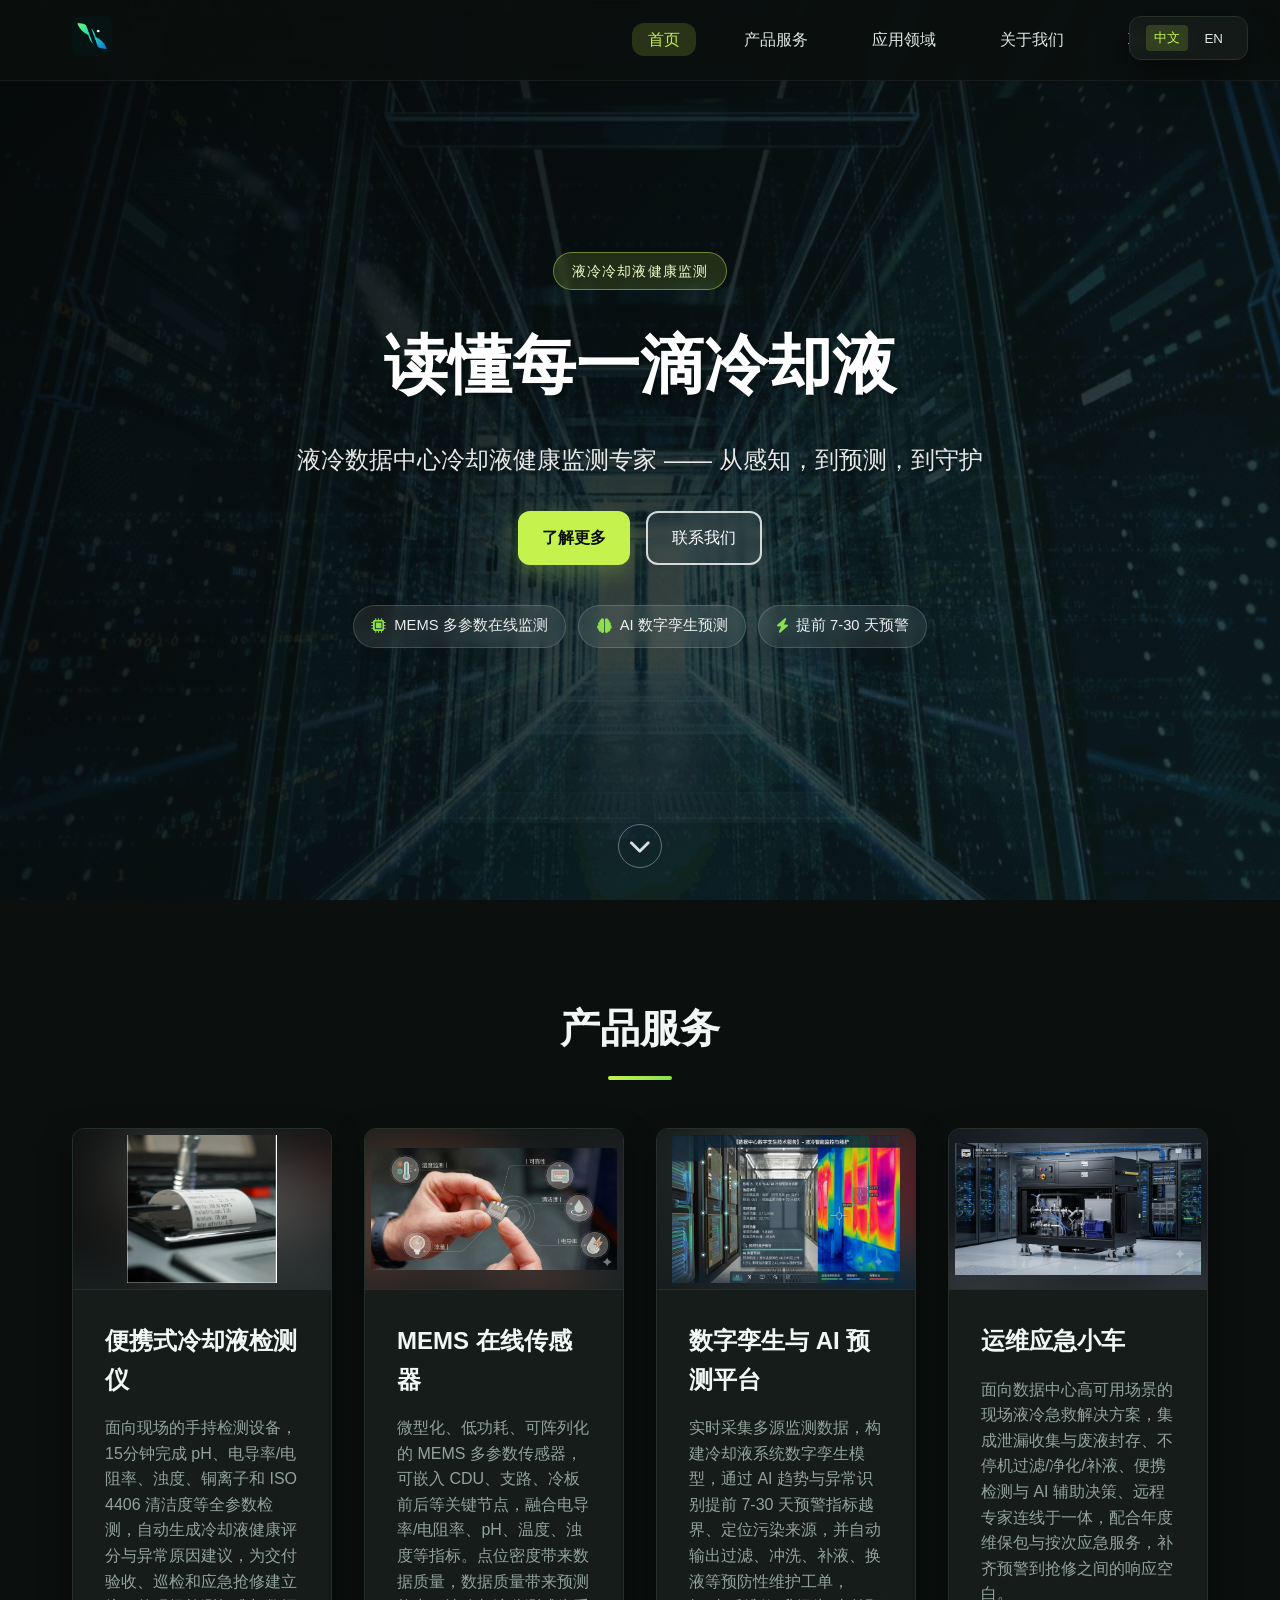
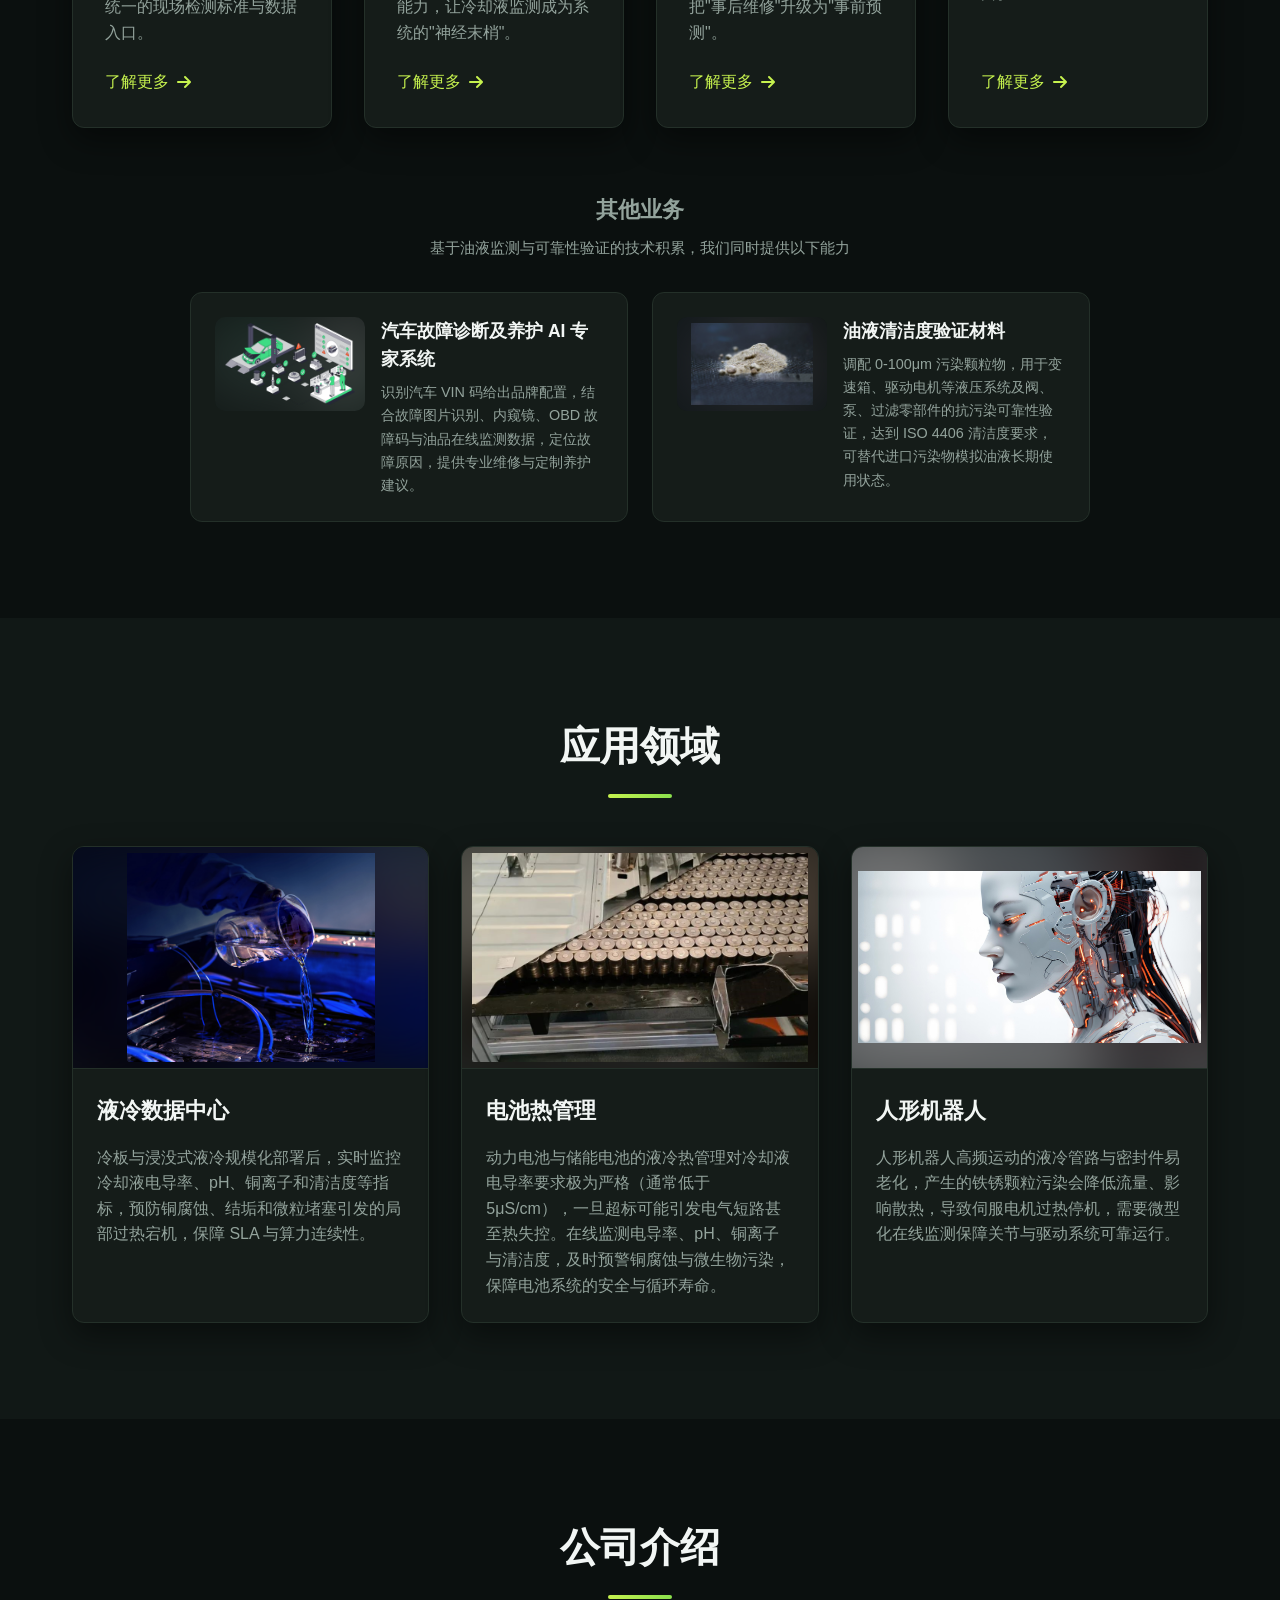
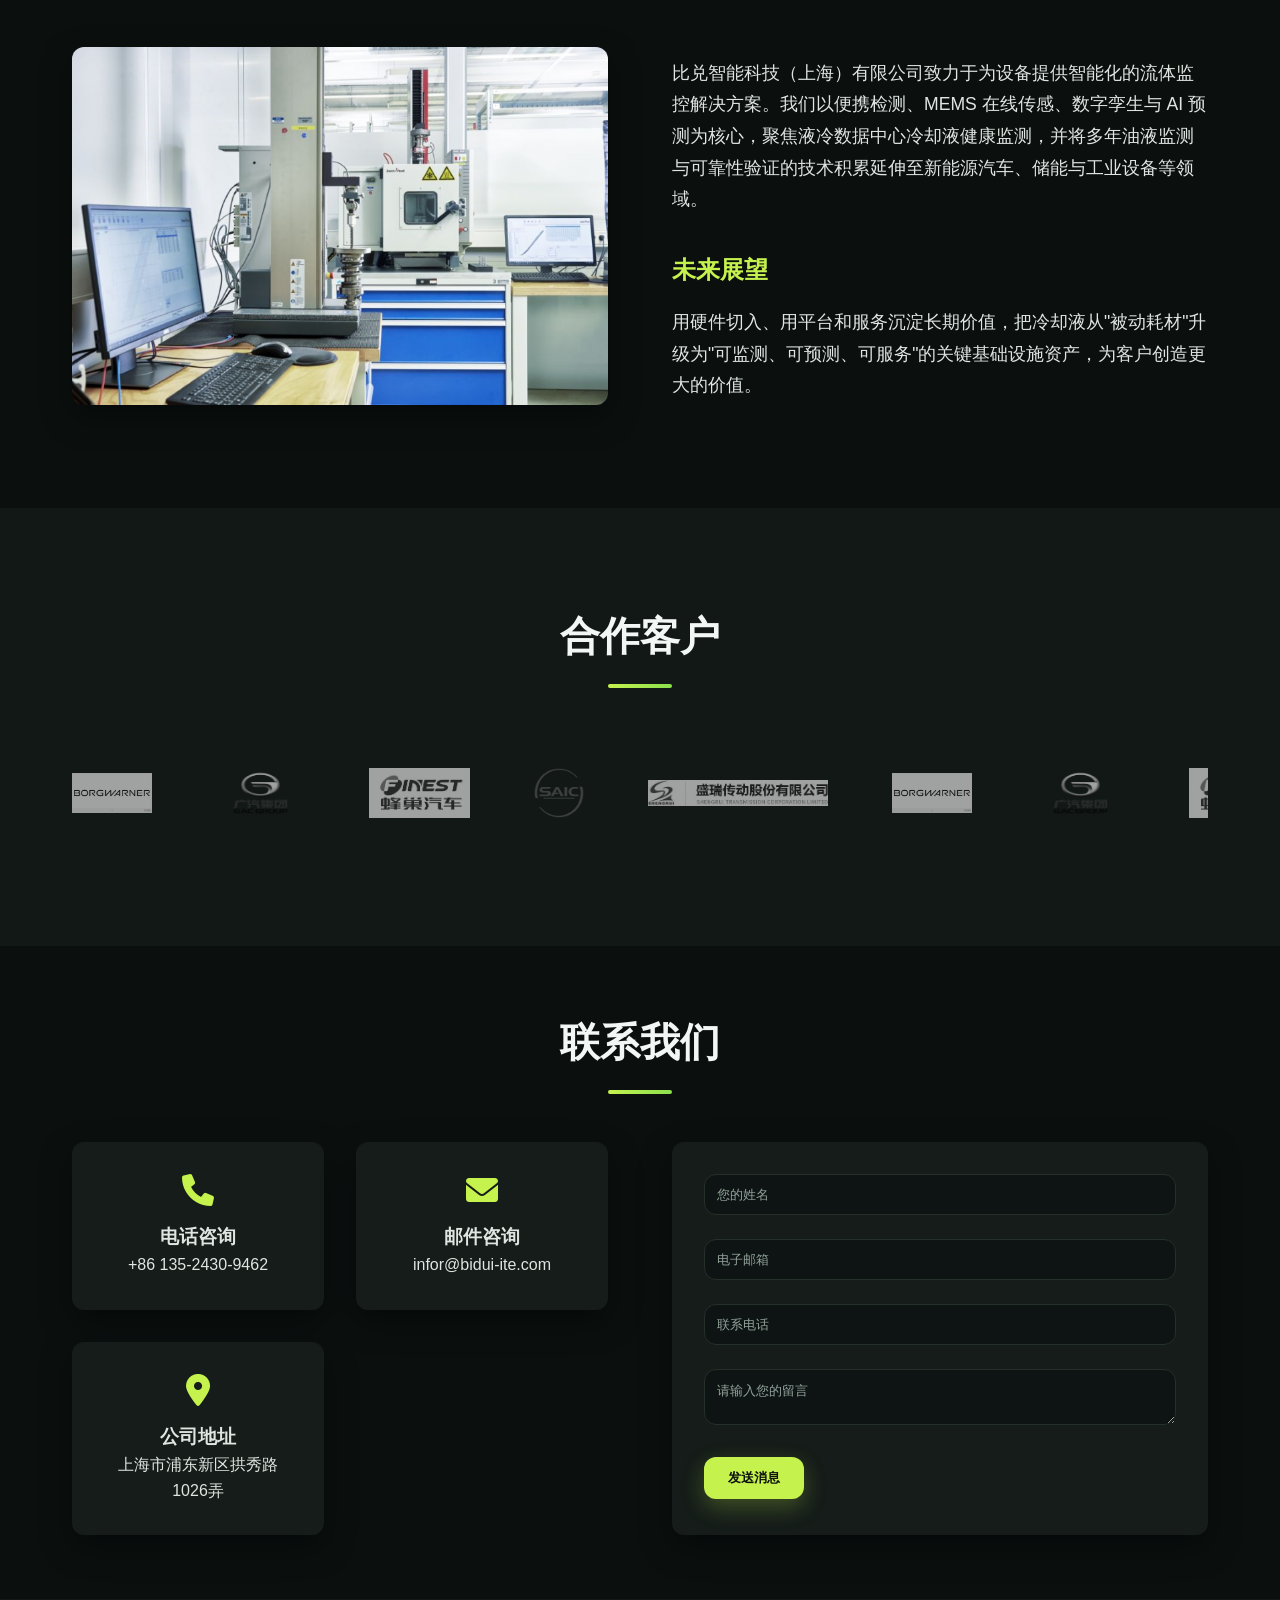
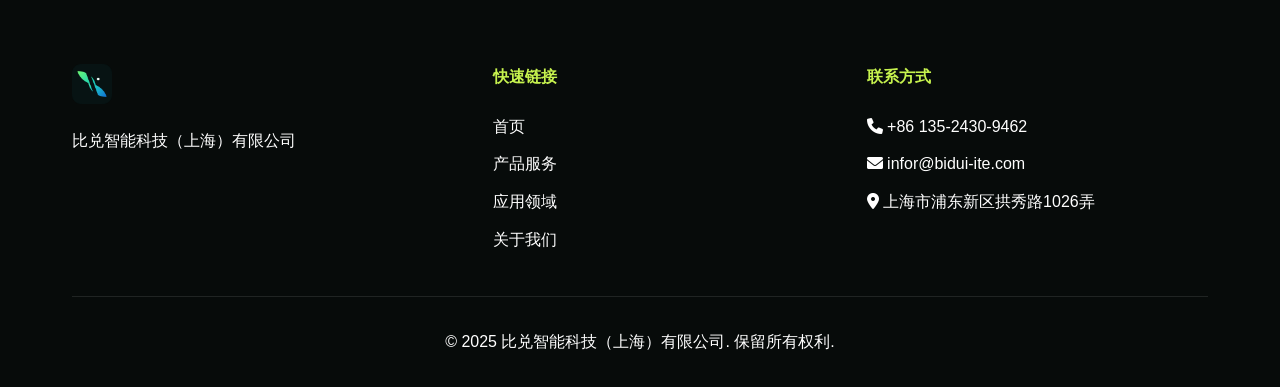
==== commit abad8580: "feat: 建立产品/应用领域/其他业务图片框架，重构文案为单一数据源 - 产品服务、应用领域、其他业务卡片接入实拍图片，配统一画框+模糊衬底展示，图片完整显示不裁切 - 支持中英文图片自动切换（同名" ====
--- a/index.html
+++ b/index.html
@@ -64,7 +64,10 @@
             <h2 class="section-title" data-aos="fade-up">产品服务</h2>
             <div class="product-grid">
                 <div class="product-card" data-aos="fade-up" data-aos-delay="100">
-                    <img src="images/portable-analyzer.svg" alt="便携式冷却液检测仪" class="product-image">
+                    <div class="card-media">
+                        <img class="media-blur" src="images/products/portable-analyzer.jpg" alt="" aria-hidden="true">
+                        <img src="images/products/portable-analyzer.jpg" data-base="images/products/portable-analyzer.jpg" data-fallback="images/portable-analyzer.svg" onerror="this.onerror=null;this.src='images/portable-analyzer.svg'" alt="便携式冷却液检测仪" class="media-main">
+                    </div>
                     <div class="product-content">
                         <h3>便携式冷却液检测仪</h3>
                         <p>面向现场的手持检测设备，15分钟完成 pH、电导率/电阻率、浊度、铜离子和 ISO 4406 清洁度等全参数检测，自动生成冷却液健康评分与异常原因建议，为交付验收、巡检和应急抢修建立统一的现场检测标准与数据入口。</p>
@@ -72,7 +75,10 @@
                     </div>
                 </div>
                 <div class="product-card" data-aos="fade-up" data-aos-delay="200">
-                    <img src="images/mems-sensor.svg" alt="MEMS在线传感器" class="product-image">
+                    <div class="card-media">
+                        <img class="media-blur" src="images/products/mems-sensor.jpg" alt="" aria-hidden="true">
+                        <img src="images/products/mems-sensor.jpg" data-base="images/products/mems-sensor.jpg" data-fallback="images/mems-sensor.svg" onerror="this.onerror=null;this.src='images/mems-sensor.svg'" alt="MEMS在线传感器" class="media-main">
+                    </div>
                     <div class="product-content">
                         <h3>MEMS 在线传感器</h3>
                         <p>微型化、低功耗、可阵列化的 MEMS 多参数传感器，可嵌入 CDU、支路、冷板前后等关键节点，融合电导率/电阻率、pH、温度、浊度等指标。点位密度带来数据质量，数据质量带来预测能力，让冷却液监测成为系统的"神经末梢"。</p>
@@ -80,7 +86,10 @@
                     </div>
                 </div>
                 <div class="product-card" data-aos="fade-up" data-aos-delay="300">
-                    <img src="images/digital-twin.svg" alt="数字孪生与AI预测平台" class="product-image">
+                    <div class="card-media">
+                        <img class="media-blur" src="images/products/digital-twin.jpg" alt="" aria-hidden="true">
+                        <img src="images/products/digital-twin.jpg" data-base="images/products/digital-twin.jpg" data-fallback="images/digital-twin.svg" onerror="this.onerror=null;this.src='images/digital-twin.svg'" alt="数字孪生与AI预测平台" class="media-main">
+                    </div>
                     <div class="product-content">
                         <h3>数字孪生与 AI 预测平台</h3>
                         <p>实时采集多源监测数据，构建冷却液系统数字孪生模型，通过 AI 趋势与异常识别提前 7-30 天预警指标越界、定位污染来源，并自动输出过滤、冲洗、补液、换液等预防性维护工单，把"事后维修"升级为"事前预测"。</p>
@@ -88,7 +97,10 @@
                     </div>
                 </div>
                 <div class="product-card" data-aos="fade-up" data-aos-delay="400">
-                    <img src="images/rescue-cart.svg" alt="运维应急小车" class="product-image">
+                    <div class="card-media">
+                        <img class="media-blur" src="images/products/rescue-cart.jpg" alt="" aria-hidden="true">
+                        <img src="images/products/rescue-cart.jpg" data-base="images/products/rescue-cart.jpg" data-fallback="images/rescue-cart.svg" onerror="this.onerror=null;this.src='images/rescue-cart.svg'" alt="运维应急小车" class="media-main">
+                    </div>
                     <div class="product-content">
                         <h3>运维应急小车</h3>
                         <p>面向数据中心高可用场景的现场液冷急救解决方案，集成泄漏收集与废液封存、不停机过滤/净化/补液、便携检测与 AI 辅助决策、远程专家连线于一体，配合年度维保包与按次应急服务，补齐预警到抢修之间的响应空白。</p>
@@ -103,14 +115,20 @@
                 <p class="other-subtitle">基于油液监测与可靠性验证的技术积累，我们同时提供以下能力</p>
                 <div class="other-grid">
                     <div class="other-card">
-                        <i class="fas fa-car"></i>
+                        <div class="card-media other-media">
+                            <img class="media-blur" src="images/others/auto-diagnosis.jpg" alt="" aria-hidden="true">
+                            <img src="images/others/auto-diagnosis.jpg" data-base="images/others/auto-diagnosis.jpg" data-fallback="images/other-auto-diagnosis.svg" onerror="this.onerror=null;this.src='images/other-auto-diagnosis.svg'" alt="汽车故障诊断及养护 AI 专家系统" class="media-main">
+                        </div>
                         <div>
                             <h4>汽车故障诊断及养护 AI 专家系统</h4>
                             <p>识别汽车 VIN 码给出品牌配置，结合故障图片识别、内窥镜、OBD 故障码与油品在线监测数据，定位故障原因，提供专业维修与定制养护建议。</p>
                         </div>
                     </div>
                     <div class="other-card">
-                        <i class="fas fa-vial"></i>
+                        <div class="card-media other-media">
+                            <img class="media-blur" src="images/others/oil-cleanliness.jpg" alt="" aria-hidden="true">
+                            <img src="images/others/oil-cleanliness.jpg" data-base="images/others/oil-cleanliness.jpg" data-fallback="images/other-oil-cleanliness.svg" onerror="this.onerror=null;this.src='images/other-oil-cleanliness.svg'" alt="油液清洁度验证材料" class="media-main">
+                        </div>
                         <div>
                             <h4>油液清洁度验证材料</h4>
                             <p>调配 0-100μm 污染颗粒物，用于变速箱、驱动电机等液压系统及阀、泵、过滤零部件的抗污染可靠性验证，达到 ISO 4406 清洁度要求，可替代进口污染物模拟油液长期使用状态。</p>
@@ -127,24 +145,28 @@
             <h2 class="section-title" data-aos="fade-up">应用领域</h2>
             <div class="application-grid">
                 <div class="application-card" data-aos="fade-up" data-aos-delay="100">
-                    <img src="images/app-datacenter.svg" alt="液冷数据中心">
+                    <div class="card-media">
+                        <img class="media-blur" src="images/applications/datacenter.jpg" alt="" aria-hidden="true">
+                        <img src="images/applications/datacenter.jpg" data-base="images/applications/datacenter.jpg" data-fallback="images/app-datacenter.svg" onerror="this.onerror=null;this.src='images/app-datacenter.svg'" alt="液冷数据中心" class="media-main">
+                    </div>
                     <h3>液冷数据中心</h3>
                     <p>冷板与浸没式液冷规模化部署后，实时监控冷却液电导率、pH、铜离子和清洁度等指标，预防铜腐蚀、结垢和微粒堵塞引发的局部过热宕机，保障 SLA 与算力连续性。</p>
                 </div>
                 <div class="application-card" data-aos="fade-up" data-aos-delay="200">
-                    <img src="images/app-ev-storage.svg" alt="电动汽车和储能">
-                    <h3>电动汽车和储能</h3>
-                    <p>动力电池冷却液电导率要求低于 5μS/cm，超标即可能引发电气短路；大型储能电站冷却液监测几乎缺失，铜腐蚀与微生物污染可能诱发热失控连锁故障，需要在线预警。</p>
+                    <div class="card-media">
+                        <img class="media-blur" src="images/applications/battery-thermal.jpg" alt="" aria-hidden="true">
+                        <img src="images/applications/battery-thermal.jpg" data-base="images/applications/battery-thermal.jpg" data-fallback="images/app-ev-storage.svg" onerror="this.onerror=null;this.src='images/app-ev-storage.svg'" alt="电池热管理" class="media-main">
+                    </div>
+                    <h3>电池热管理</h3>
+                    <p>动力电池与储能电池的液冷热管理对冷却液电导率要求极为严格（通常低于 5μS/cm），一旦超标可能引发电气短路甚至热失控。在线监测电导率、pH、铜离子与清洁度，及时预警铜腐蚀与微生物污染，保障电池系统的安全与循环寿命。</p>
                 </div>
                 <div class="application-card" data-aos="fade-up" data-aos-delay="300">
-                    <img src="images/app-humanoid-robot.svg" alt="人形机器人">
+                    <div class="card-media">
+                        <img class="media-blur" src="images/applications/humanoid-robot.jpg" alt="" aria-hidden="true">
+                        <img src="images/applications/humanoid-robot.jpg" data-base="images/applications/humanoid-robot.jpg" data-fallback="images/app-humanoid-robot.svg" onerror="this.onerror=null;this.src='images/app-humanoid-robot.svg'" alt="人形机器人" class="media-main">
+                    </div>
                     <h3>人形机器人</h3>
                     <p>人形机器人高频运动的液冷管路与密封件易老化，产生的铁锈颗粒污染会降低流量、影响散热，导致伺服电机过热停机，需要微型化在线监测保障关节与驱动系统可靠运行。</p>
-                </div>
-                <div class="application-card" data-aos="fade-up" data-aos-delay="400">
-                    <img src="images/app-charging-pile.svg" alt="液冷充电桩">
-                    <h3>液冷充电桩</h3>
-                    <p>大功率液冷超充枪线依赖冷却液维持散热与电气安全，实时监测电导率、温度与清洁度，可预防冷却液劣化导致的过热降功率与安全风险，保障快充体验与设备寿命。</p>
                 </div>
             </div>
         </div>
@@ -260,6 +282,7 @@
 
     <!-- Scripts -->
     <script src="https://unpkg.com/aos@2.3.1/dist/aos.js"></script>
+    <script src="content.js"></script>
     <script>
         // 初始化AOS动画库
         AOS.init({
@@ -274,224 +297,7 @@
         });
 
         // 语言切换
-        const translations = {
-            zh: {
-                nav: {
-                    home: '首页',
-                    products: '产品服务',
-                    applications: '应用领域',
-                    about: '关于我们',
-                    contact: '联系我们'
-                },
-                hero: {
-                    eyebrow: '液冷冷却液健康监测',
-                    title: '读懂每一滴冷却液',
-                    subtitle: '液冷数据中心冷却液健康监测专家 —— 从感知，到预测，到守护',
-                    learnMore: '了解更多',
-                    contactUs: '联系我们',
-                    pills: ['MEMS 多参数在线监测', 'AI 数字孪生预测', '提前 7-30 天预警']
-                },
-                products: {
-                    title: '产品服务',
-                    card1: {
-                        title: '便携式冷却液检测仪',
-                        desc: '面向现场的手持检测设备，15分钟完成 pH、电导率/电阻率、浊度、铜离子和 ISO 4406 清洁度等全参数检测，自动生成冷却液健康评分与异常原因建议，为交付验收、巡检和应急抢修建立统一的现场检测标准与数据入口。',
-                        learnMore: '了解更多'
-                    },
-                    card2: {
-                        title: 'MEMS 在线传感器',
-                        desc: '微型化、低功耗、可阵列化的 MEMS 多参数传感器，可嵌入 CDU、支路、冷板前后等关键节点，融合电导率/电阻率、pH、温度、浊度等指标。点位密度带来数据质量，数据质量带来预测能力，让冷却液监测成为系统的"神经末梢"。',
-                        learnMore: '了解更多'
-                    },
-                    card3: {
-                        title: '数字孪生与 AI 预测平台',
-                        desc: '实时采集多源监测数据，构建冷却液系统数字孪生模型，通过 AI 趋势与异常识别提前 7-30 天预警指标越界、定位污染来源，并自动输出过滤、冲洗、补液、换液等预防性维护工单，把"事后维修"升级为"事前预测"。',
-                        learnMore: '了解更多'
-                    },
-                    card4: {
-                        title: '运维应急小车',
-                        desc: '面向数据中心高可用场景的现场液冷急救解决方案，集成泄漏收集与废液封存、不停机过滤/净化/补液、便携检测与 AI 辅助决策、远程专家连线于一体，配合年度维保包与按次应急服务，补齐预警到抢修之间的响应空白。',
-                        learnMore: '了解更多'
-                    }
-                },
-                others: {
-                    title: '其他业务',
-                    subtitle: '基于油液监测与可靠性验证的技术积累，我们同时提供以下能力',
-                    item1: {
-                        title: '汽车故障诊断及养护 AI 专家系统',
-                        desc: '识别汽车 VIN 码给出品牌配置，结合故障图片识别、内窥镜、OBD 故障码与油品在线监测数据，定位故障原因，提供专业维修与定制养护建议。'
-                    },
-                    item2: {
-                        title: '油液清洁度验证材料',
-                        desc: '调配 0-100μm 污染颗粒物，用于变速箱、驱动电机等液压系统及阀、泵、过滤零部件的抗污染可靠性验证，达到 ISO 4406 清洁度要求，可替代进口污染物模拟油液长期使用状态。'
-                    }
-                },
-                applications: {
-                    title: '应用领域',
-                    card1: {
-                        title: '液冷数据中心',
-                        desc: '冷板与浸没式液冷规模化部署后，实时监控冷却液电导率、pH、铜离子和清洁度等指标，预防铜腐蚀、结垢和微粒堵塞引发的局部过热宕机，保障 SLA 与算力连续性。'
-                    },
-                    card2: {
-                        title: '电动汽车和储能',
-                        desc: '动力电池冷却液电导率要求低于 5μS/cm，超标即可能引发电气短路；大型储能电站冷却液监测几乎缺失，铜腐蚀与微生物污染可能诱发热失控连锁故障，需要在线预警。'
-                    },
-                    card3: {
-                        title: '人形机器人',
-                        desc: '人形机器人高频运动的液冷管路与密封件易老化，产生的铁锈颗粒污染会降低流量、影响散热，导致伺服电机过热停机，需要微型化在线监测保障关节与驱动系统可靠运行。'
-                    },
-                    card4: {
-                        title: '液冷充电桩',
-                        desc: '大功率液冷超充枪线依赖冷却液维持散热与电气安全，实时监测电导率、温度与清洁度，可预防冷却液劣化导致的过热降功率与安全风险，保障快充体验与设备寿命。'
-                    }
-                },
-                about: {
-                    title: '公司介绍',
-                    desc: '比兑智能科技（上海）有限公司致力于为设备提供智能化的流体监控解决方案。我们以便携检测、MEMS 在线传感、数字孪生与 AI 预测为核心，聚焦液冷数据中心冷却液健康监测，并将多年油液监测与可靠性验证的技术积累延伸至新能源汽车、储能与工业设备等领域。',
-                    vision: {
-                        title: '未来展望',
-                        desc: '用硬件切入、用平台和服务沉淀长期价值，把冷却液从"被动耗材"升级为"可监测、可预测、可服务"的关键基础设施资产，为客户创造更大的价值。'
-                    }
-                },
-                contact: {
-                    title: '联系我们',
-                    phone: '电话咨询',
-                    email: '邮件咨询',
-                    address: '公司地址',
-                    form: {
-                        name: '您的姓名',
-                        email: '电子邮箱',
-                        phone: '联系电话',
-                        message: '请输入您的留言',
-                        submit: '发送消息'
-                    }
-                },
-                partners: {
-                    title: '合作客户'
-                },
-                footer: {
-                    company: '比兑智能科技（上海）有限公司',
-                    quickLinks: '快速链接',
-                    contactInfo: '联系方式',
-                    copyright: '© 2025 比兑智能科技（上海）有限公司. 保留所有权利.',
-                    address: '上海市浦东新区拱秀路1026弄',
-                    quickLinksItems: {
-                        home: '首页',
-                        products: '产品服务',
-                        applications: '应用领域',
-                        about: '关于我们'
-                    }
-                }
-            },
-            en: {
-                nav: {
-                    home: 'Home',
-                    products: 'Products',
-                    applications: 'Applications',
-                    about: 'About',
-                    contact: 'Contact'
-                },
-                hero: {
-                    eyebrow: 'Coolant Health Monitoring',
-                    title: 'Read Every Drop of Coolant',
-                    subtitle: 'Coolant Health Monitoring Experts for Liquid-Cooled Data Centers — from Sensing, to Prediction, to Protection',
-                    learnMore: 'Learn More',
-                    contactUs: 'Contact Us',
-                    pills: ['MEMS Multi-Parameter Monitoring', 'AI Digital-Twin Prediction', '7–30 Day Early Warning']
-                },
-                products: {
-                    title: 'Products & Services',
-                    card1: {
-                        title: 'Portable Coolant Analyzer',
-                        desc: 'A handheld field device that measures pH, conductivity/resistivity, turbidity, copper ions and ISO 4406 cleanliness in 15 minutes, automatically generating a coolant health score and root-cause advice. It establishes a unified on-site testing standard and data entry point for acceptance, inspection and emergency response.',
-                        learnMore: 'Learn More'
-                    },
-                    card2: {
-                        title: 'MEMS Online Sensor',
-                        desc: 'Miniaturized, low-power, array-ready MEMS multi-parameter sensors that embed into CDUs, branch lines and cold-plate inlets/outlets, fusing conductivity/resistivity, pH, temperature and turbidity. More monitoring points mean better data, and better data means predictive power — turning coolant monitoring into the system’s nerve endings.',
-                        learnMore: 'Learn More'
-                    },
-                    card3: {
-                        title: 'Digital Twin & AI Prediction Platform',
-                        desc: 'Collects multi-source monitoring data in real time, builds a digital twin of the coolant system, and uses AI trend and anomaly detection to warn 7-30 days ahead of threshold breaches, locate contamination sources, and auto-generate preventive maintenance work orders — shifting from reactive repair to proactive prediction.',
-                        learnMore: 'Learn More'
-                    },
-                    card4: {
-                        title: 'Mobile Emergency Response Cart',
-                        desc: 'An on-site liquid-cooling rescue solution for high-availability data centers, integrating leak collection and waste sealing, non-stop filtration/purification/replenishment, portable testing with AI-assisted decisions, and remote expert support — backed by annual maintenance packages and on-demand emergency service to close the gap between alert and repair.',
-                        learnMore: 'Learn More'
-                    }
-                },
-                others: {
-                    title: 'Other Business',
-                    subtitle: 'Built on our expertise in oil monitoring and reliability testing, we also offer:',
-                    item1: {
-                        title: 'AI Expert System for Vehicle Fault Diagnosis & Maintenance',
-                        desc: 'Recognizes VIN codes and vehicle configuration, and combines fault-image recognition, endoscopy, OBD codes and online oil-quality data to pinpoint faults and provide professional repair and tailored maintenance advice.'
-                    },
-                    item2: {
-                        title: 'Oil Cleanliness Verification Materials',
-                        desc: 'Custom 0-100μm contamination particles for anti-contamination reliability testing of transmissions, drive-motor hydraulic systems, valves, pumps and filters. Meets ISO 4406 cleanliness standards and replaces imported contaminants to simulate long-term oil conditions.'
-                    }
-                },
-                applications: {
-                    title: 'Applications',
-                    card1: {
-                        title: 'Liquid-Cooled Data Centers',
-                        desc: 'As cold-plate and immersion cooling scale up, real-time monitoring of conductivity, pH, copper ions and cleanliness prevents downtime from copper corrosion, scaling and particle blockage, safeguarding SLA and compute continuity.'
-                    },
-                    card2: {
-                        title: 'EVs & Energy Storage',
-                        desc: 'EV battery coolant must stay below 5μS/cm or risk electrical short circuits; large energy-storage stations largely lack coolant monitoring, where copper corrosion and microbial contamination can trigger thermal-runaway cascades — both need online early warning.'
-                    },
-                    card3: {
-                        title: 'Humanoid Robots',
-                        desc: 'High-frequency robot cooling lines and seals age and shed rust particles that reduce flow and heat dissipation, causing servo motors to overheat and stall — miniaturized online monitoring keeps joints and drive systems reliable.'
-                    },
-                    card4: {
-                        title: 'Liquid-Cooled Charging Stations',
-                        desc: 'High-power liquid-cooled charging cables rely on coolant for heat dissipation and electrical safety. Real-time monitoring of conductivity, temperature and cleanliness prevents overheating, power derating and safety risks from coolant degradation.'
-                    }
-                },
-                about: {
-                    title: 'About Us',
-                    desc: 'Bidui Intelligent Technology (Shanghai) Co., Ltd. is committed to intelligent fluid monitoring solutions. Centered on portable testing, MEMS online sensing, and digital-twin AI prediction, we focus on coolant health monitoring for liquid-cooled data centers, extending years of oil-monitoring and reliability-testing expertise to EVs, energy storage and industrial equipment.',
-                    vision: {
-                        title: 'Future Vision',
-                        desc: 'Entering through hardware while accumulating long-term value via platform and services, we aim to upgrade coolant from a "passive consumable" into a monitorable, predictable and serviceable critical infrastructure asset — creating greater value for our customers.'
-                    }
-                },
-                contact: {
-                    title: 'Contact Us',
-                    phone: 'Phone',
-                    email: 'Email',
-                    address: 'Address',
-                    form: {
-                        name: 'Your Name',
-                        email: 'Email Address',
-                        phone: 'Phone Number',
-                        message: 'Your Message',
-                        submit: 'Send Message'
-                    }
-                },
-                partners: {
-                    title: 'Our Customers'
-                },
-                footer: {
-                    company: 'Bidui Intelligent Technology (Shanghai) Co., Ltd.',
-                    quickLinks: 'Quick Links',
-                    contactInfo: 'Contact Information',
-                    copyright: '© 2024 Bidui Technology. All Rights Reserved.',
-                    address: 'Lane No.1026, GoXiong Road, Pudong District, Shanghai City, China',
-                    quickLinksItems: {
-                        home: 'Home',
-                        products: 'Products',
-                        applications: 'Applications',
-                        about: 'About Us'
-                    }
-                }
-            }
-        };
+        // 网站文案已移至 content.js（请在该文件修改中英文案）
 
         document.querySelectorAll('.language-switch button').forEach(button => {
             button.addEventListener('click', function() {
@@ -507,9 +313,48 @@
             });
         });
 
+        // 语言相关图片切换：英文优先尝试 xxx-en.jpg，缺失则回退中文图，再回退 SVG 占位图
+        function applyImageLang(lang) {
+            document.querySelectorAll('img[data-base]').forEach(img => {
+                const base = img.getAttribute('data-base');
+                const fallback = img.getAttribute('data-fallback');
+                const enSrc = base.replace(/(\.[a-z0-9]+)$/i, '-en$1');
+                const chain = lang === 'en' ? [enSrc, base, fallback] : [base, fallback];
+                const blur = img.parentElement.querySelector('.media-blur');
+                let step = 0;
+
+                // 模糊衬底始终跟随主图最终加载成功的那张
+                function syncBlur() {
+                    if (!blur) return;
+                    blur.src = img.currentSrc || img.src;
+                    blur.style.display = '';
+                }
+                if (blur) {
+                    blur.onerror = function() { this.style.display = 'none'; };
+                }
+
+                img.onload = syncBlur;
+                img.onerror = function() {
+                    step += 1;
+                    if (step < chain.length) {
+                        this.src = chain[step];
+                    } else {
+                        this.onerror = null;
+                    }
+                };
+                if (img.getAttribute('src') !== chain[0]) {
+                    img.src = chain[0];
+                } else if (img.complete && img.naturalWidth > 0) {
+                    syncBlur();
+                }
+            });
+        }
+
         function updateContent(lang) {
             const content = translations[lang];
-            
+
+            applyImageLang(lang);
+
             // 更新导航
             document.querySelectorAll('.nav-links a').forEach((link, index) => {
                 const key = Object.keys(content.nav)[index];
@@ -584,8 +429,9 @@
             
             // 更新页脚内容
             document.querySelector('.footer-info p').textContent = content.footer.company;
-            document.querySelector('.footer-column h4:first-child').textContent = content.footer.quickLinks;
-            document.querySelector('.footer-column h4:last-child').textContent = content.footer.contactInfo;
+            const footerH4 = document.querySelectorAll('.footer-column h4');
+            if (footerH4[0]) footerH4[0].textContent = content.footer.quickLinks;
+            if (footerH4[1]) footerH4[1].textContent = content.footer.contactInfo;
             document.querySelector('.footer-bottom p').textContent = content.footer.copyright;
             
             // 更新快速链接
@@ -624,22 +470,22 @@
         const logoContainer = document.querySelector('.partner-logos');
         
         // 创建两组logo以实现无缝滚动
+        function appendLogo(logo) {
+            const img = document.createElement('img');
+            img.src = logo;
+            img.alt = 'our customers';
+            // 缺失的 logo 自动隐藏，避免出现破图
+            img.onerror = function() { this.style.display = 'none'; };
+            logoContainer.appendChild(img);
+        }
+
         function createLogos() {
-            partnerLogos.forEach(logo => {
-                const img = document.createElement('img');
-                img.src = logo;
-                img.alt = 'our customers';
-                logoContainer.appendChild(img);
-            });
+            partnerLogos.forEach(appendLogo);
             // 复制一组用于无缝滚动
-            partnerLogos.forEach(logo => {
-                const img = document.createElement('img');
-                img.src = logo;
-                img.alt = 'our customers';
-                logoContainer.appendChild(img);
-            });
+            partnerLogos.forEach(appendLogo);
         }
 
+        updateContent('zh'); // 首屏即从 content.js 渲染中文
         createLogos();
     </script>
 </body>
--- a/styles.css
+++ b/styles.css
@@ -359,9 +359,16 @@
 /* 产品服务区域样式 */
 .product-grid {
     display: grid;
-    grid-template-columns: repeat(auto-fit, minmax(260px, 1fr));
+    /* 4 张卡：大屏一行 4 个，中屏 2×2，小屏单列——避免出现 3+1 的孤行 */
+    grid-template-columns: repeat(4, 1fr);
     gap: 2rem;
     margin-top: 3rem;
+}
+
+@media (max-width: 1100px) {
+    .product-grid {
+        grid-template-columns: repeat(2, 1fr);
+    }
 }
 
 .product-card {
@@ -400,11 +407,44 @@
     transform: scaleX(1);
 }
 
-.product-image {
+/* 统一图片画框：固定比例，图片完整显示（不裁切），
+   留白处用同一张图放大模糊后填充，避免死板的黑边 */
+.card-media {
+    position: relative;
     width: 100%;
-    height: 240px;
+    aspect-ratio: 16 / 10;
+    overflow: hidden;
+    background: var(--background-light);
+    border-bottom: 1px solid var(--card-border);
+}
+
+.card-media img {
+    position: absolute;
+    inset: 0;
+    width: 100%;
+    height: 100%;
+    display: block;
+}
+
+/* 模糊衬底：铺满画框 */
+.card-media .media-blur {
     object-fit: cover;
-    background: var(--background-light);
+    transform: scale(1.3);
+    filter: blur(26px) brightness(0.45) saturate(1.2);
+    z-index: 0;
+}
+
+/* 主图：完整显示，内容不丢 */
+.card-media .media-main {
+    object-fit: contain;
+    z-index: 1;
+    padding: 6px;
+    transition: transform 0.4s ease;
+}
+
+.product-card:hover .media-main,
+.application-card:hover .media-main {
+    transform: scale(1.05);
 }
 
 .product-content {
@@ -493,6 +533,15 @@
     flex-shrink: 0;
 }
 
+/* 其他业务的缩略图：同样用画框，比 96px 方图更能显示内容 */
+.other-media {
+    width: 150px;
+    flex-shrink: 0;
+    border-radius: 10px;
+    border-bottom: none;
+    align-self: flex-start;
+}
+
 .other-card h4 {
     color: var(--secondary-color);
     font-size: 1.1rem;
@@ -544,8 +593,15 @@
 /* 应用领域样式 */
 .application-grid {
     display: grid;
-    grid-template-columns: repeat(auto-fit, minmax(300px, 1fr));
+    /* 3 张卡：大屏一行 3 个，小屏单列 */
+    grid-template-columns: repeat(3, 1fr);
     gap: 2rem;
+}
+
+@media (max-width: 900px) {
+    .application-grid {
+        grid-template-columns: 1fr;
+    }
 }
 
 .application-card {
@@ -565,12 +621,7 @@
     box-shadow: var(--box-shadow-hover);
 }
 
-.application-card img {
-    width: 100%;
-    height: 200px;
-    object-fit: cover;
-    background: var(--background-light);
-}
+/* 应用领域图片沿用 .card-media 画框（见上方统一定义） */
 
 .application-card h3 {
     padding: 1.5rem 1.5rem 1rem;
@@ -891,17 +942,9 @@
         font-size: 1.1rem;
     }
     
-    .product-image {
-        height: 200px;
-    }
 }
 
 @media (max-width: 576px) {
-    .product-image,
-    .application-card img {
-        height: 160px;
-    }
-
     .partner-logos img {
         height: 40px;
     }
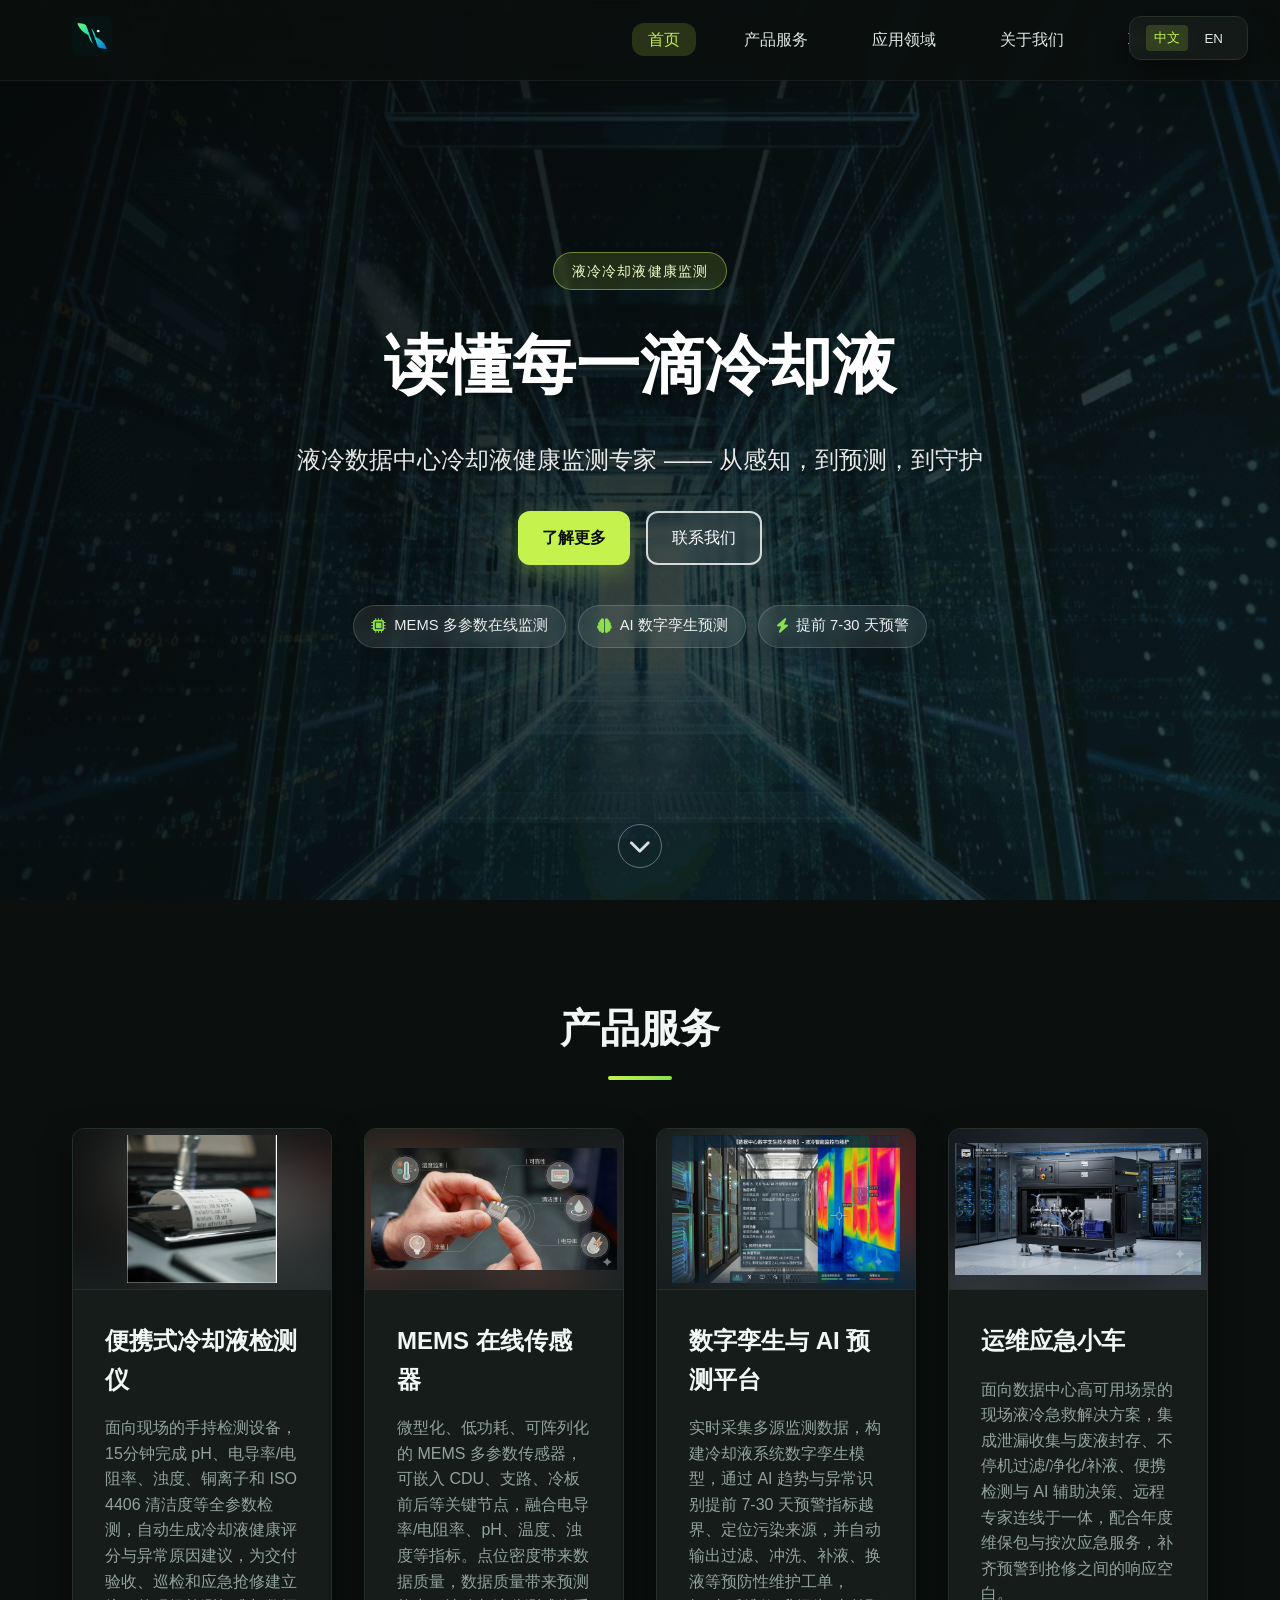
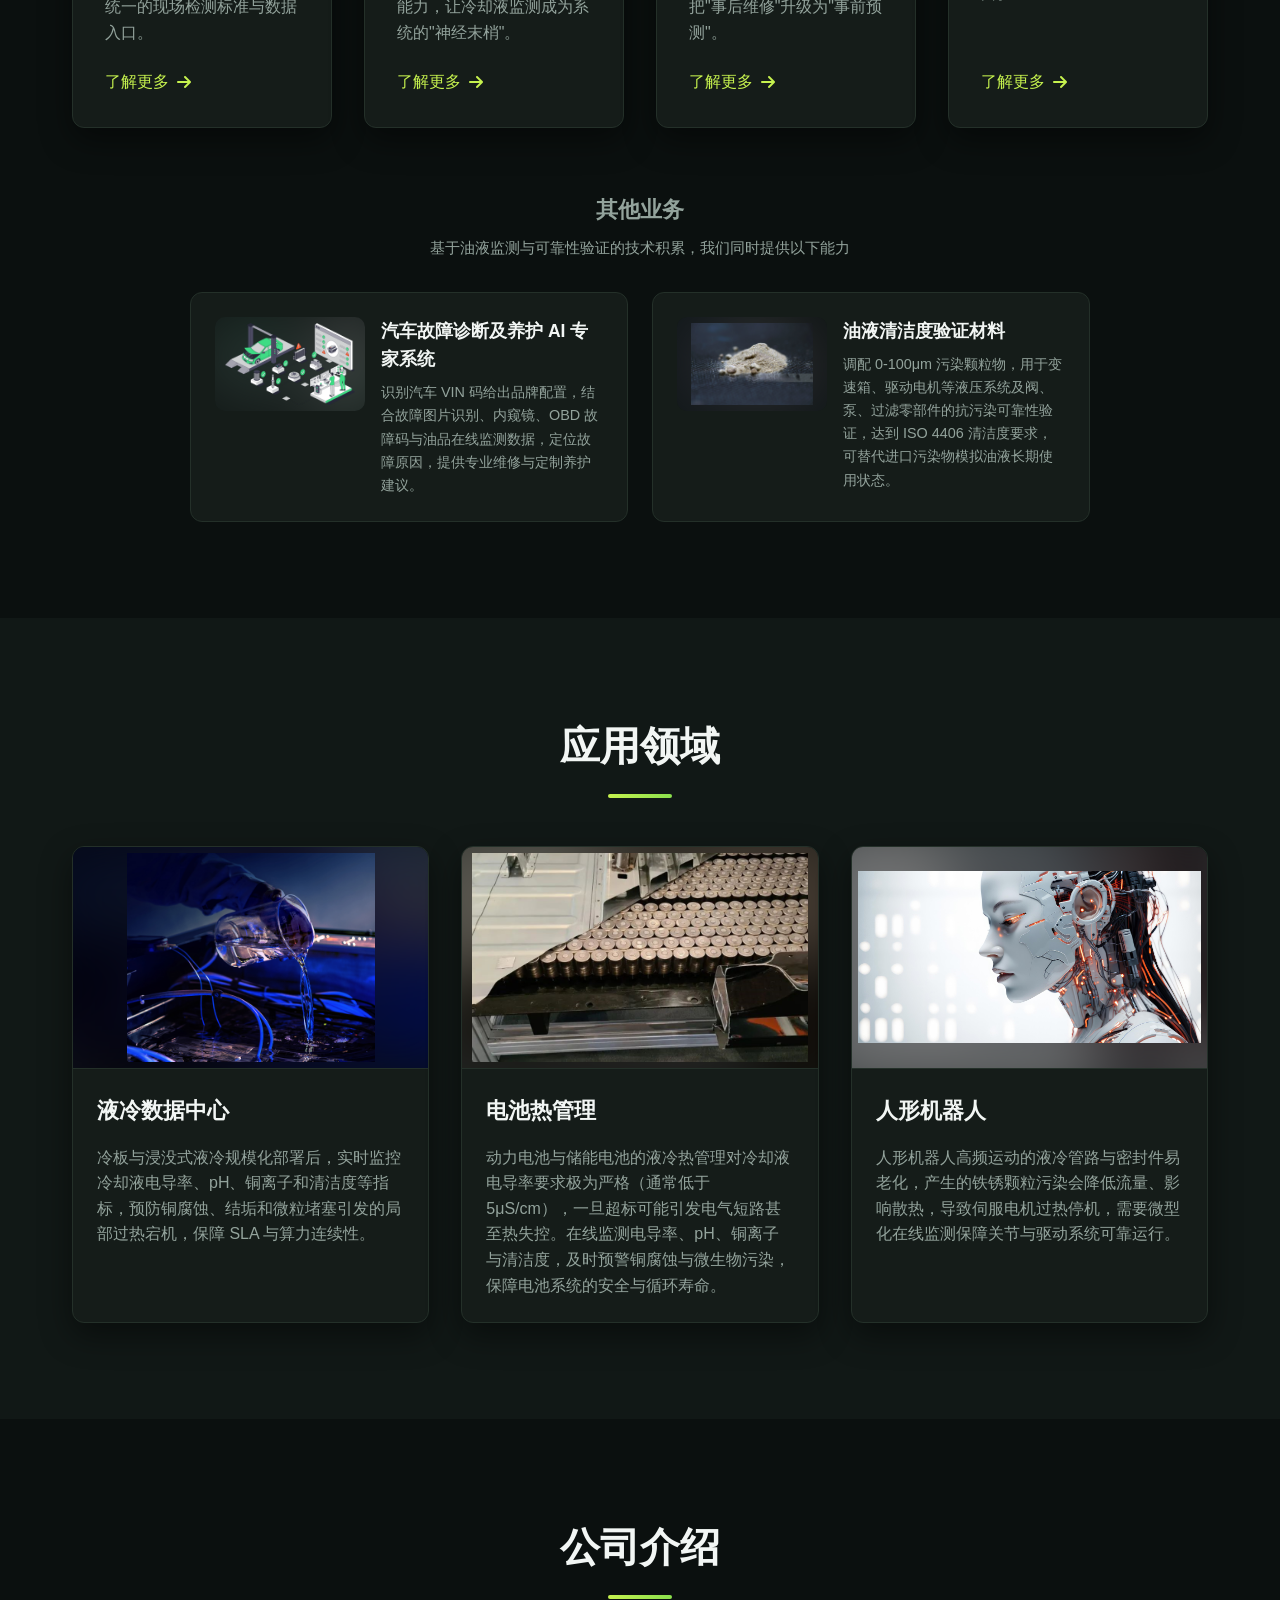
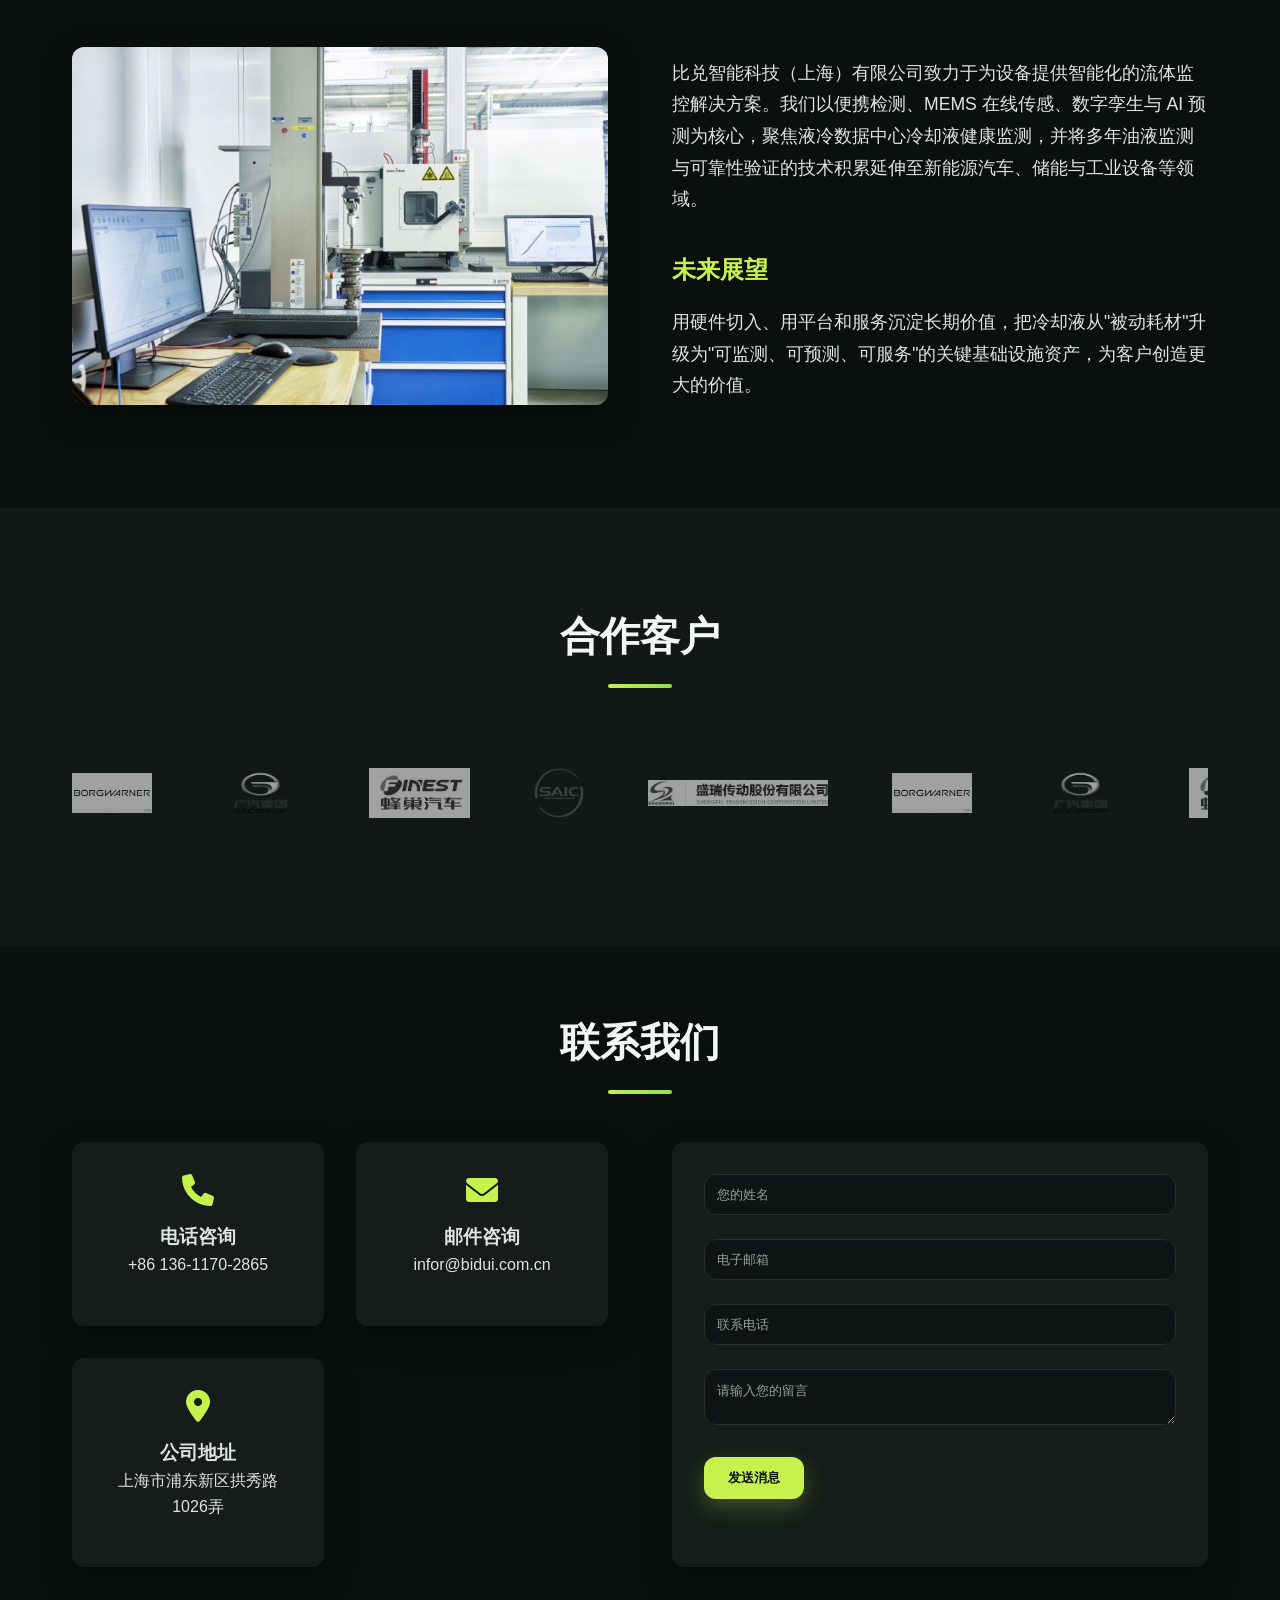
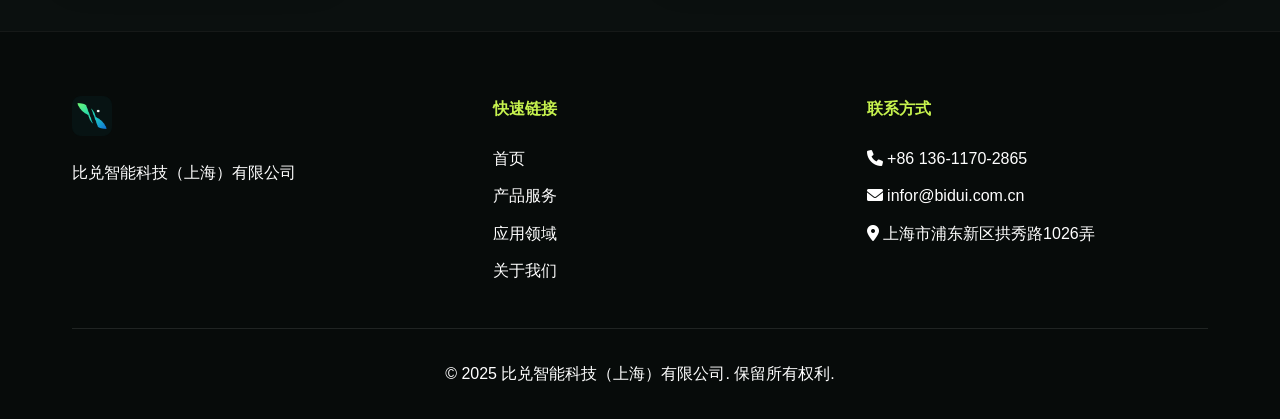
==== commit 45e5c654: "feat: 联系表单支持提交后发送邮件到 infor@bidui.com.cn 新增 contact-form.js 处理联系表单提交：校验必填项、通过可配置的 CONTACT_FORM_ENDPOI" ====
--- a/index.html
+++ b/index.html
@@ -214,12 +214,12 @@
                     <div class="info-card">
                         <i class="fas fa-phone"></i>
                         <h3>电话咨询</h3>
-                        <p>+86 135-2430-9462</p>
+                        <p>+86 136-1170-2865</p>
                     </div>
                     <div class="info-card">
                         <i class="fas fa-envelope"></i>
                         <h3>邮件咨询</h3>
-                        <p>infor@bidui-ite.com</p>
+                        <p>infor@bidui.com.cn</p>
                     </div>
                     <div class="info-card">
                         <i class="fas fa-map-marker-alt"></i>
@@ -227,20 +227,25 @@
                         <p>上海市浦东新区拱秀路1026弄</p>
                     </div>
                 </div>
-                <form class="contact-form" data-aos="fade-left">
+                <form class="contact-form" data-aos="fade-left" novalidate>
                     <div class="form-group">
-                        <input type="text" placeholder="您的姓名" required>
+                        <input type="text" name="name" placeholder="您的姓名" required>
                     </div>
                     <div class="form-group">
-                        <input type="email" placeholder="电子邮箱" required>
+                        <input type="email" name="email" placeholder="电子邮箱" required>
                     </div>
                     <div class="form-group">
-                        <input type="tel" placeholder="联系电话" required>
+                        <input type="tel" name="phone" placeholder="联系电话" required>
                     </div>
                     <div class="form-group">
-                        <textarea placeholder="请输入您的留言" required></textarea>
+                        <textarea name="message" placeholder="请输入您的留言" required></textarea>
+                    </div>
+                    <!-- 蜜罐字段：真人看不到，机器人填了就丢弃 -->
+                    <div class="form-honeypot" aria-hidden="true">
+                        <input type="text" name="_gotcha" tabindex="-1" autocomplete="off">
                     </div>
                     <button type="submit" class="btn btn-primary">发送消息</button>
+                    <p class="form-status" role="status" aria-live="polite"></p>
                 </form>
             </div>
         </div>
@@ -267,8 +272,8 @@
                     <div class="footer-column">
                         <h4>联系方式</h4>
                         <ul>
-                            <li><i class="fas fa-phone"></i> +86 135-2430-9462</li>
-                            <li><i class="fas fa-envelope"></i> infor@bidui-ite.com</li>
+                            <li><i class="fas fa-phone"></i> +86 136-1170-2865</li>
+                            <li><i class="fas fa-envelope"></i> infor@bidui.com.cn</li>
                             <li><i class="fas fa-map-marker-alt"></i> 上海市浦东新区拱秀路1026弄</li>
                         </ul>
                     </div>
@@ -283,6 +288,7 @@
     <!-- Scripts -->
     <script src="https://unpkg.com/aos@2.3.1/dist/aos.js"></script>
     <script src="content.js"></script>
+    <script src="contact-form.js"></script>
     <script>
         // 初始化AOS动画库
         AOS.init({
@@ -416,13 +422,18 @@
             document.querySelectorAll('.info-card h3')[1].textContent = content.contact.email;
             document.querySelectorAll('.info-card h3')[2].textContent = content.contact.address;
             
-            // 更新表单
-            // 更新表单
-            document.querySelectorAll('.form-group input, .form-group textarea').forEach((input, index) => {
-            const formKeys = Object.keys(content.contact.form);
-            input.placeholder = content.contact.form[formKeys[index]];
+            // 更新表单（按字段名对应，避免依赖 DOM 顺序）
+            ['name', 'email', 'phone', 'message'].forEach(field => {
+                const input = document.querySelector(`.contact-form [name="${field}"]`);
+                if (input) input.placeholder = content.contact.form[field];
             });
             document.querySelector('.contact-form .btn-primary').textContent = content.contact.form.submit;
+            // 语言切换后清空上一次的发送状态提示
+            const formStatus = document.querySelector('.contact-form .form-status');
+            if (formStatus) {
+                formStatus.textContent = '';
+                formStatus.className = 'form-status';
+            }
             
             // 更新合作客户标题
             document.querySelector('.partners .section-title').textContent = content.partners.title;
@@ -445,9 +456,9 @@
             const contactItems = document.querySelectorAll('.footer-column:last-child ul li');
             contactItems.forEach(item => {
                 if (item.querySelector('i.fa-phone')) {
-                    item.childNodes[1].textContent = ' +86 135-2430-9462';
+                    item.childNodes[1].textContent = ' +86 136-1170-2865';
                 } else if (item.querySelector('i.fa-envelope')) {
-                    item.childNodes[1].textContent = ' infor@bidui-ite.com';
+                    item.childNodes[1].textContent = ' infor@bidui.com.cn';
                 } else if (item.querySelector('i.fa-map-marker-alt')) {
                     item.childNodes[1].textContent = ' ' + content.footer.address;
                 }
--- a/styles.css
+++ b/styles.css
@@ -797,6 +797,40 @@
     box-shadow: 0 0 0 2px var(--primary-light);
 }
 
+/* 蜜罐字段：真人看不到，只给机器人 */
+.form-honeypot {
+    position: absolute;
+    left: -9999px;
+    width: 1px;
+    height: 1px;
+    overflow: hidden;
+}
+
+.contact-form button[type="submit"]:disabled {
+    opacity: 0.6;
+    cursor: not-allowed;
+    transform: none;
+}
+
+.form-status {
+    margin-top: 1rem;
+    min-height: 1.25rem;
+    font-size: 0.95rem;
+    line-height: 1.5;
+}
+
+.form-status.is-sending {
+    color: var(--text-light);
+}
+
+.form-status.is-success {
+    color: var(--primary-color);
+}
+
+.form-status.is-error {
+    color: #ff8080;
+}
+
 .submit-btn {
     width: 100%;
     padding: 1rem;
